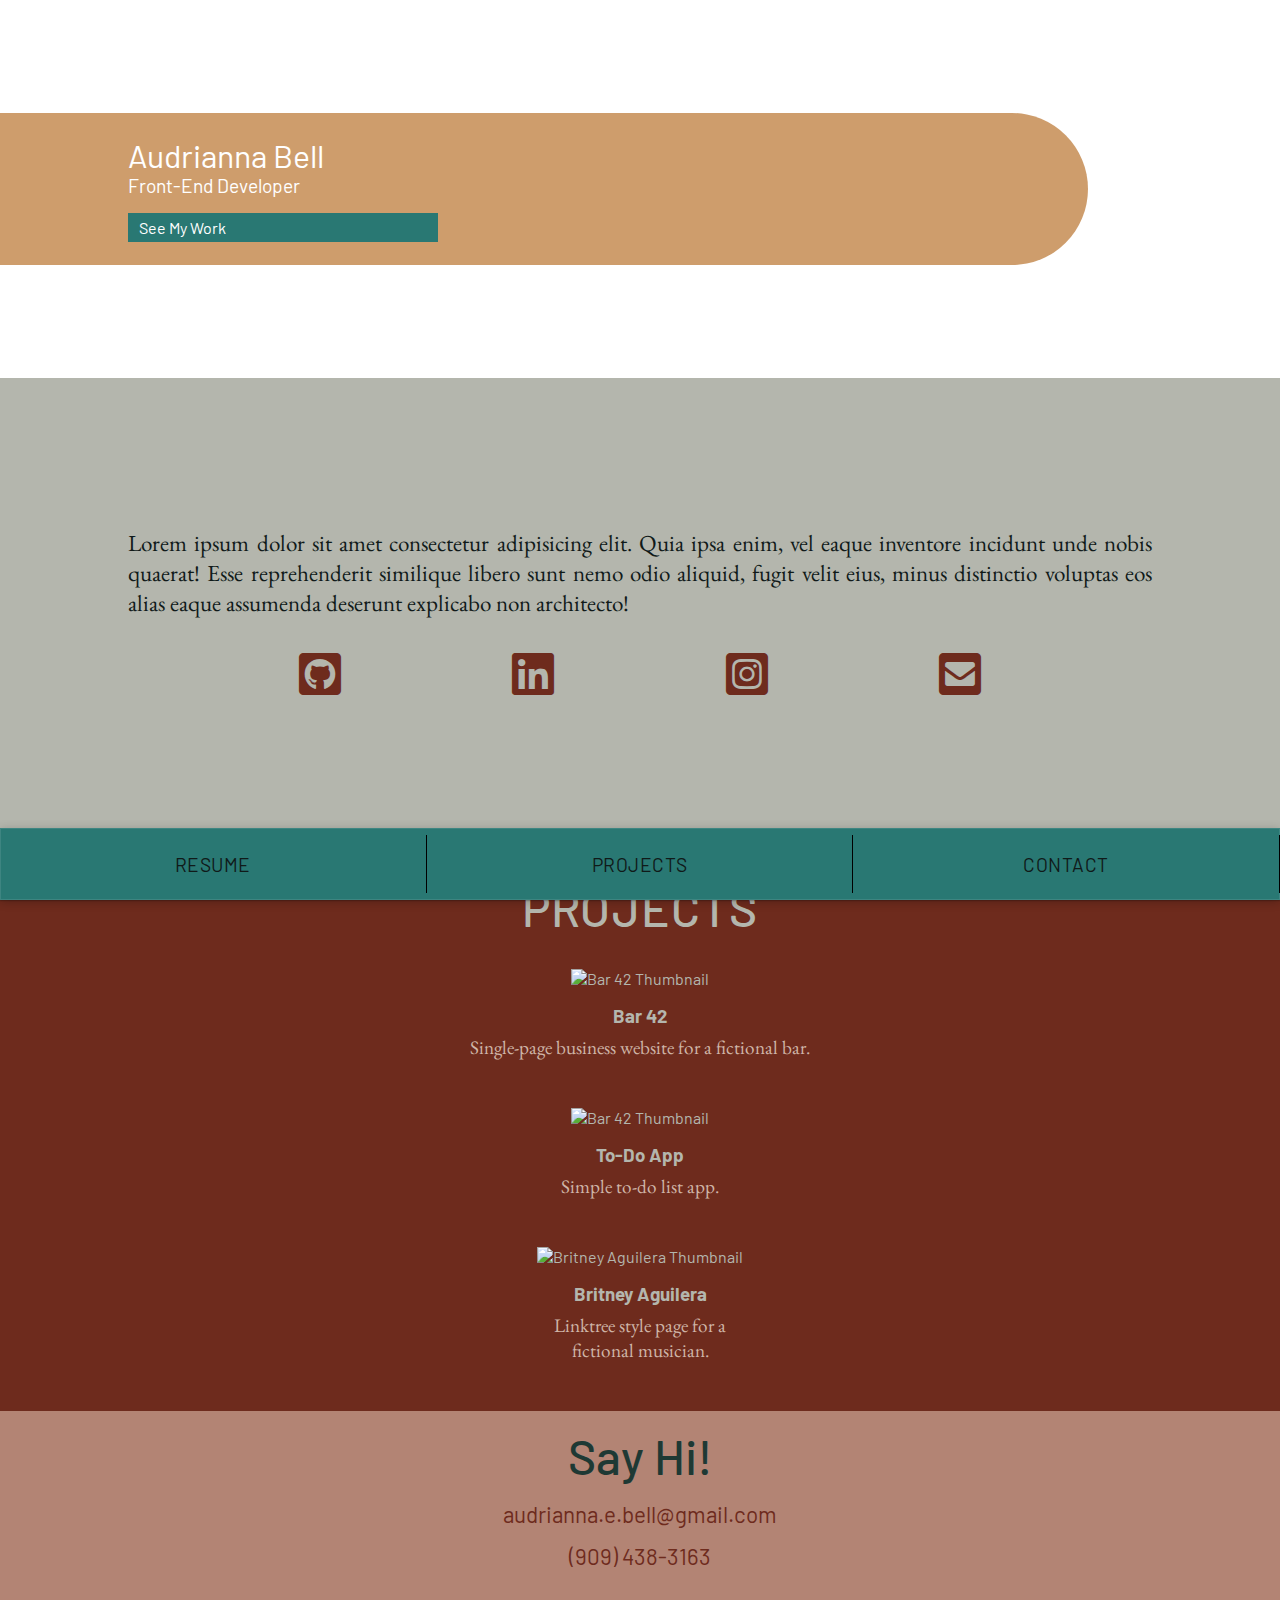
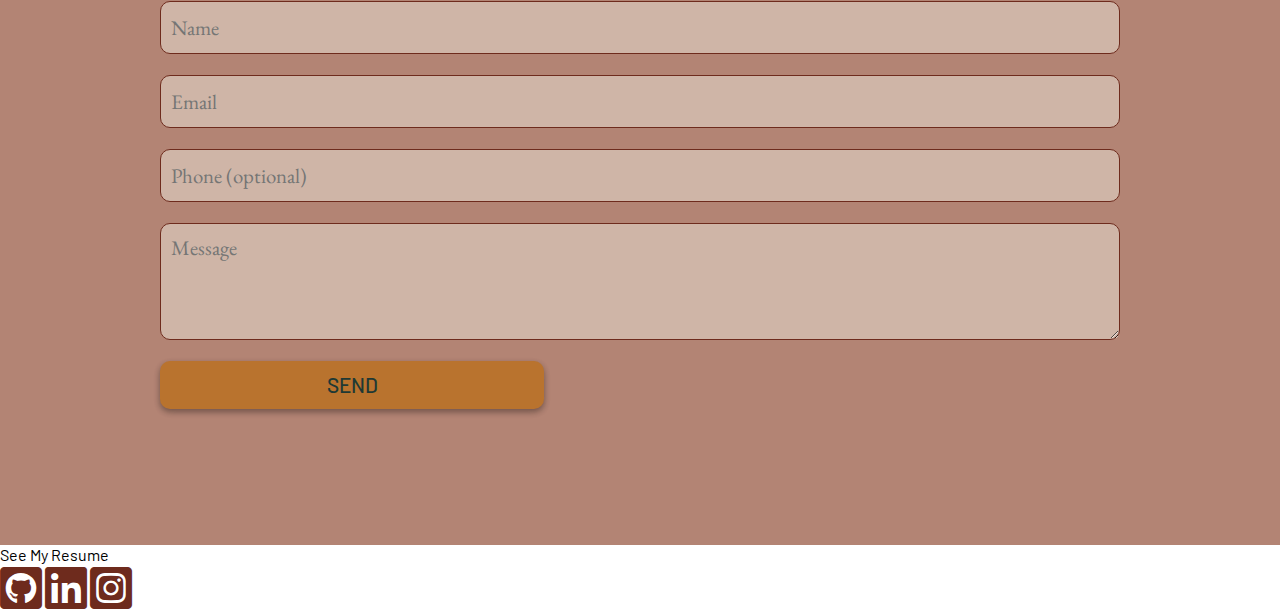
==== index.html @ 063678ef "Add files via upload" ====
<!DOCTYPE html>
<html lang="en">
<head>
    <meta charset="UTF-8">
    <meta http-equiv="X-UA-Compatible" content="IE=edge">
    <meta name="viewport" content="width=device-width, initial-scale=1.0">
    <title>Document</title>
    <link rel="stylesheet" href="style.css">
    <link rel="preconnect" href="https://fonts.googleapis.com">
    <link rel="stylesheet" href="https://use.fontawesome.com/releases/v5.15.4/css/all.css">
    <link rel="stylesheet" href="https://use.fontawesome.com/releases/v5.15.4/css/v4-shims.css">
    <link rel="preconnect" href="https://fonts.googleapis.com">
    <link rel="preconnect" href="https://fonts.gstatic.com" crossorigin>
    <link href="https://fonts.googleapis.com/css2?family=Barlow:ital,wght@0,100;0,200;0,300;0,400;0,500;0,600;0,700;0,800;0,900;1,100;1,200;1,300;1,400;1,500;1,600;1,700;1,800;1,900&family=EB+Garamond:ital,wght@0,400;0,500;0,600;0,700;0,800;1,400;1,500;1,600;1,700;1,800&family=Rampart+One&display=swap" rel="stylesheet">
</head>
<body>
    <div class="hero__container">
        <div class="hero__content">
            <div class="hero__shape">
                <h1>Audrianna Bell</h1>
                <h2>Front-End Developer</h2>
                <a href="#">See My Work</button></a>
            </div>
        </div>
    </div>
    <div class="about__container">
        <div class="about__content">
            <div class="about__text">
                <p>Lorem ipsum dolor sit amet consectetur adipisicing elit. Quia ipsa enim, vel eaque inventore incidunt unde nobis quaerat! Esse reprehenderit similique libero sunt nemo odio aliquid, fugit velit eius, minus distinctio voluptas eos alias eaque assumenda deserunt explicabo non architecto!</p>
            </div>
            <div class="about__socials">
                <a href="https://github.com/audriannabell" target="_blank"><i class="fab fa-github-square fa-3x" alt="github"></i></a>
                <a href="https://www.linkedin.com/in/audrianna-bell/" target="_blank"><i class="fab fa-linkedin fa-3x" alt="linkedin"></i></a>
                <a href="https://www.instagram.com/audriannadev/" target="_blank"><i class="fab fa-instagram-square fa-3x" alt="instagram"></i></a>
                <a href="mailto:audrianna.e.bell@gmail.com"><i class="fas fa-envelope-square fa-3x" alt="email"></i></a>
            </div>
        </div>
    </div>
    <div class="projects__container" id="projects__container">
        <div class="projects__content">
            <h1>Projects</h1>
            <a href='#'>
            <div class= "project__1">
                    <img src="Bar42-project.png" alt="Bar 42 Thumbnail">
                <h3>Bar 42</h3>
                <p>Single-page business website for a fictional bar.</p>
            </div>
            </a>
            <a href="#">
            <div class="project__2">
                <img src="ToDo-Project.png" alt="Bar 42 Thumbnail">
                <h3>To-Do App</h3>
                <p>Simple to-do list app.</p>
            </div>
            </a>
            <a href="#">
            <div class="project__3">
                <img src="Linktree-project.png" alt="Britney Aguilera Thumbnail">
                <h3>Britney Aguilera</h3>
                <p>Linktree style page for a <br> fictional musician.</p>
            </div>
            </a>
        </div>
    </div>
    <div class="contact__container" id="contact__container">
        <div class="contact__content">
            <h1>Say Hi!</h1>
            <div class="contact__text">
                <a href="mailto:audrianna.e.bell@gmail.com">audrianna.e.bell@gmail.com</a>
                <a href="tel:909-438-3163">(909) 438-3163</a>
            </div>
            <div class="form__container">
                <form action="https://formsubmit.co/audrianna.e.bell@gmail.com" method="POST">
                    <input type="text" id="name" name="name" alt="name" placeholder="Name" autocomplete="name" required>
                    <input type="text" id="email" name="email" alt="email" placeholder="Email" autocomplete="email" required>
                    <input type="text" id="phone" name="phone" alt="phone" placeholder="Phone (optional)" autocomplete="tel">
                    <textarea id="message" name="message" alt="message" placeholder="Message" required></textarea>
                    <input type="submit" id="submit" value="Send" accesskey="s"></submit>
                </form>
            </div>
        </div>
    </div>
    <div class="resume__container" id="resume__container">
        <div class="resume__content">
            <div class="resume__button">
                <a href="#" alt="See My Resume">See My Resume</a>
            </div>
        </div>
    </div>
    <div class="socials__bottom">
        <a href="https://github.com/audriannabell" target="_blank"><i class="fab fa-github-square fa-3x" alt="github"></i></a>
        <a href="https://www.linkedin.com/in/audrianna-bell/" target="_blank"><i class="fab fa-linkedin fa-3x" alt="linkedin"></i></a>
        <a href="https://www.instagram.com/audriannadev/" target="_blank"><i class="fab fa-instagram-square fa-3x" alt="instagram"></i></a>
    </div>
    <footer>
        <nav>
            <a class="resume__nav" href="#resume__container"><li>resume</li></a>
            <a class="projects__nav" href="#projects__container"><li>projects</li></a>
            <a class="contact__nav" href="#contact__container"><li>contact</li></a>
        </nav>
    </footer>
</body>
<script src="script.js"></script>
</html>
---- style.css ----
/* font-family: 'Barlow', sans-serif;
font-family: 'EB Garamond', serif;*/

:root {
    --dblue: #1E3934;
    --blue: #297873;
    --lblue: #71A7A3;
    --lgrey: #B4B6AD;
    --grey: #67746B;
    --red: #6E2B1D;
    --pink:#B38474;
    --lpink: #CFB5A7;
    --black: #101A19;
    --taupe: #A7896F;
    --orange:#B9732E;
}

a {
    text-decoration: none;
    color: inherit;
}

body {
    font-family: 'Barlow', sans-serif;
    margin: 0;
    height: 100%;
    width: 100vw;
    padding: 0;
    top: 0;
}

h1,
h2 {
    color: white;
}

h1 {
    margin: 0;
    font-weight: 400;
    font-size: 3em;
}

h2 {
    font-weight: 400;
    font-size: 1.5em;
    margin: 0;
}

h3 {
    margin: 0;
    padding: 1rem 0 .5rem 0;
    font-family: 'Barlow', sans-serif;
}

i {
    color: var(--mauve);
}

img {
    object-fit: cover;
}

input {
    height: 2rem;
}

input, 
textarea {
    font-family: 'EB Garamond', serif;
    font-size: 1.3em;
    padding: .6rem;
    border-radius: 10px;
    border: 1px solid var(--red);
    background-color: var(--lpink);
}


p {
    margin: 0;
    font-size: 1.2em;
    font-family: 'EB Garamond', serif;
}

li {
    list-style-type: none;
    height: 80%;
    width: 100%;
    display: flex;
    justify-content: center;
    align-items: center;
    border-right: 1px solid black;
}

footer {
    position: fixed;
    bottom: 0;
    background-color: var(--blue);
    color: var(--black);
    width: 100%;
    height: 8vh;
}

footer a {
    text-decoration: none;
    color: inherit;
    height: 100%;
    width: 100%;
    display: flex;
    justify-content: center;
    align-items: center;
}

form {
    margin: 0 auto;
    width: 75%;
    display: flex;
    flex-direction: column;
    gap: 1.3rem;
    
}

nav {
    display: flex;
    justify-content: space-evenly;
    align-items: center;
    font-size: 1.2em;
    text-transform: uppercase;
    letter-spacing: .5px;
    height: 100%;
    font-family: 'Barlow', sans-serif;
    box-shadow: rgba(0, 0, 0, 0.25) 0px 0.0625em 0.0625em, rgba(0, 0, 0, 0.25) 0px 0.125em 0.5em, rgba(255, 255, 255, 0.1) 0px 0px 0px 1px inset;
}

.hero__container {
    height: 42vh;
    background-image: url("pexels-whicdhemein-one-5550454.png");
    background-size: cover;
    top: 0;

}

.hero__content {
    height: 100%;
    display: flex;
    align-items: center;
}

.hero__shape {
    background-color: rgba(185,115,46, 0.7);
    min-height: 40%;
    width: 75vw;
    border-radius: 0 100px 100px 0;
    padding-left: 10%;
    display: flex;
    flex-direction: column;
    justify-content: center;
}

.hero__shape a {
    background-color: var(--blue);
    color: white;
    max-width: 30%;
    margin-top: 1rem;
    padding: .3rem .7rem;
}

.hero__shape h1 {
    font-size: 2em;
}

.hero__shape h2 {
    font-size: 1.2em;
}

.about__container {
    background-color: var(--lgrey);
    display: flex;
    flex-direction: column;
    justify-content: center;
    align-items: center;
    padding: 2rem 10%;
    min-height: 45vh;
}

.about__content {
    height: 80%;
}

.about__text {
    text-align: justify;
    font-family: 'EB Garamond', serif;
    color: var(--black);
    font-size: 1.2em;
    padding-bottom: 2rem;
}

.about__socials {
    display: flex;
    justify-content: space-evenly;
}

.projects__container {
    background-color: var(--red);
}

.projects__content {
    padding: 2rem 10%;
    display: flex;
    flex-direction: column;
    justify-content: center;
    gap: 1rem;
}

.projects__content h1 {
    text-transform: uppercase;
    text-align: center;
    font-weight: 500;
    letter-spacing: 0.8px;
    color: var(--lgrey);
}

img {
    width: 100%;
    aspect-ratio: 1 / 1;
}

.project__1,
.project__2,
.project__3 {
    padding: 1em 0;
    text-align: center;
    color: var(--lgrey);
}


.project__1 p,
.project__2 p,
.project__3 p {
    padding: 0 .5rem;
    color: var(--lpink)
}

.contact__container {
    background-color: var(--pink);
    padding: 1rem 0 2rem 0;
    text-align: center;
}


.contact__content h1 {
    color: var(--dblue);
    font-weight: 500;
}

.contact__text {
    display: flex;
    flex-direction: column;
    gap: 1rem;
    padding: 1rem 0 2rem 0;
}

.contact__text a {
    font-family: 'Barlow', sans-serif;
    text-decoration: none;
    color: var(--red);
    font-size: 1.4em;
    font-weight: 400;
}

.contact__text a:hover {
    color: var(--yellow);
}

.form__container {
    display: flex;
    flex-direction: column;
    justify-content: center;
    align-items: center;
    gap: .5rem;
    margin-bottom: 8vh;
    padding-bottom: 2rem;
}

#message {
    height: 6rem;
}

#submit {
    height: 3rem;
    width: 40%;
    text-transform: uppercase;
    font-family: 'Barlow', sans-serif;
    font-weight: 500;
    background-color: var(--orange);
    color: var(--dblue);
    border:none;
    box-shadow: rgba(0, 0, 0, 0.16) 0px 3px 6px, rgba(0, 0, 0, 0.23) 0px 3px 6px;
}


i.fas,
i.fab {
  color: var(--red);
}
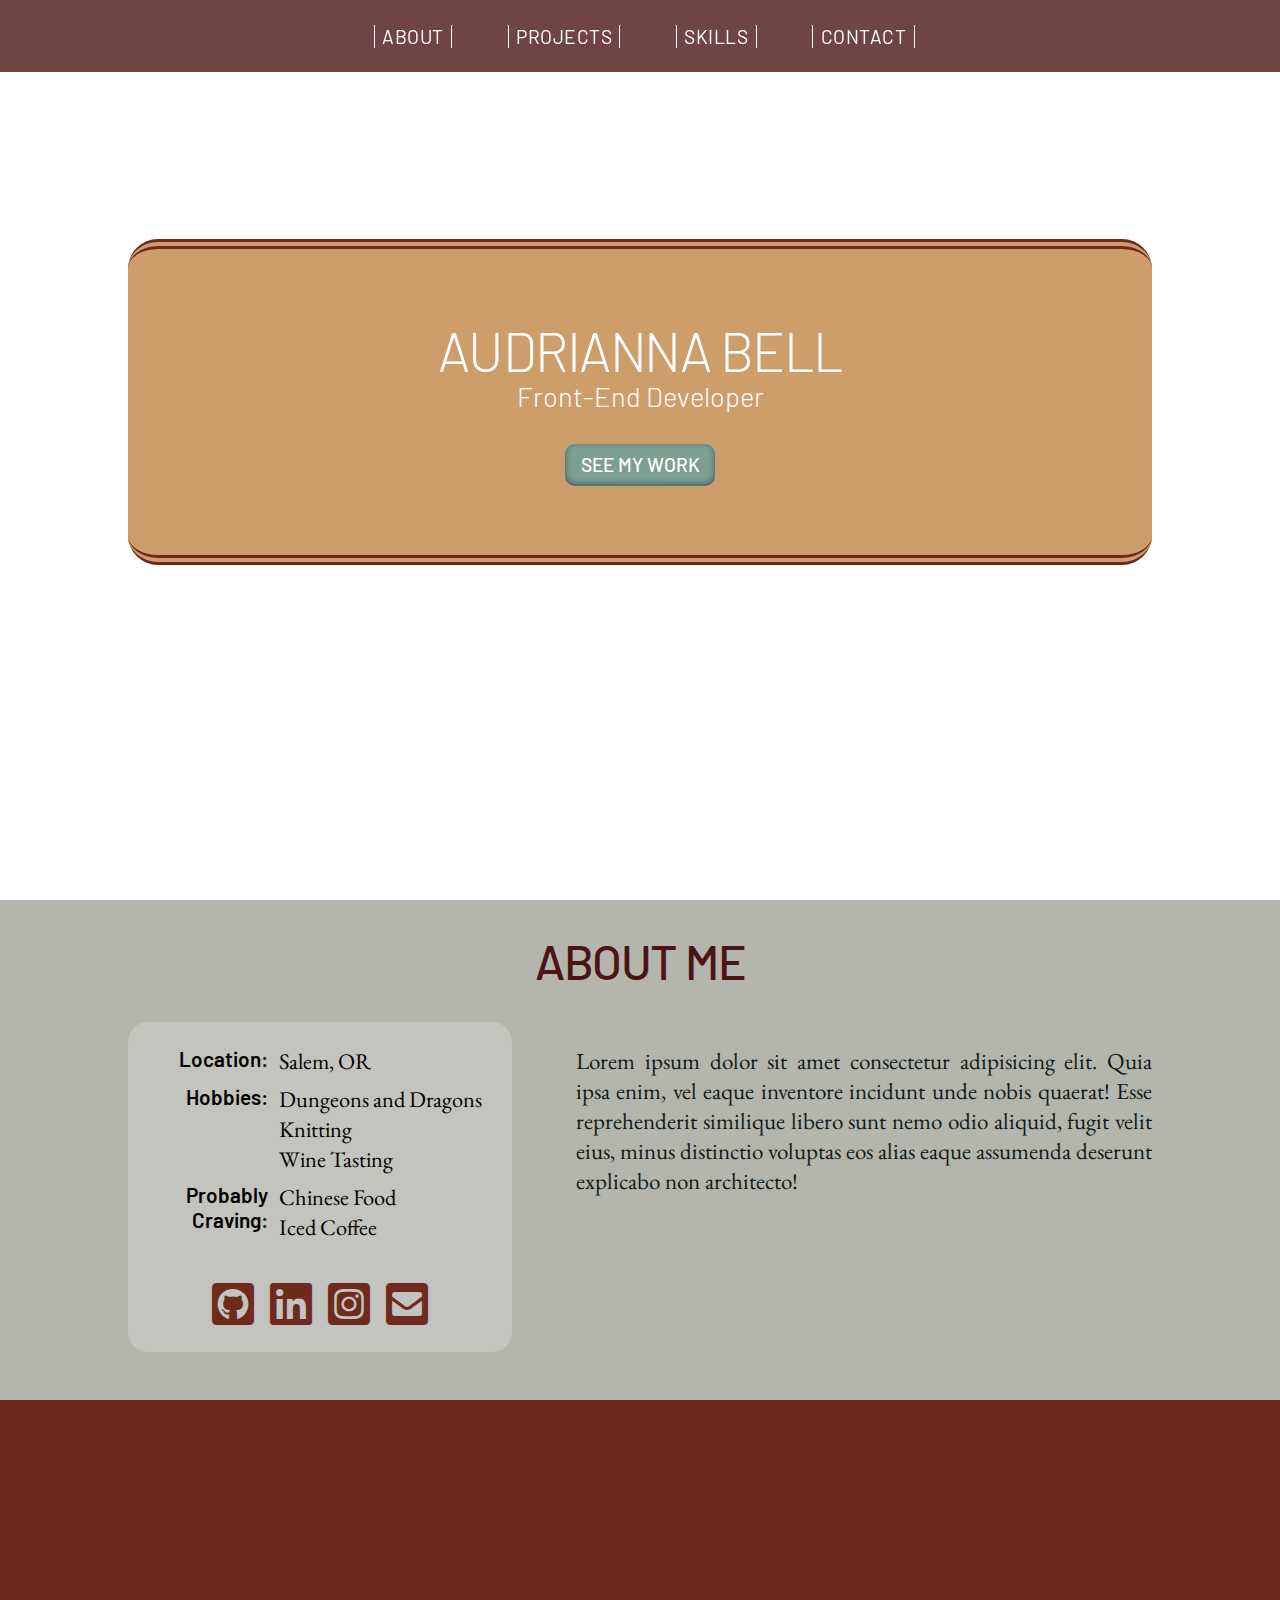
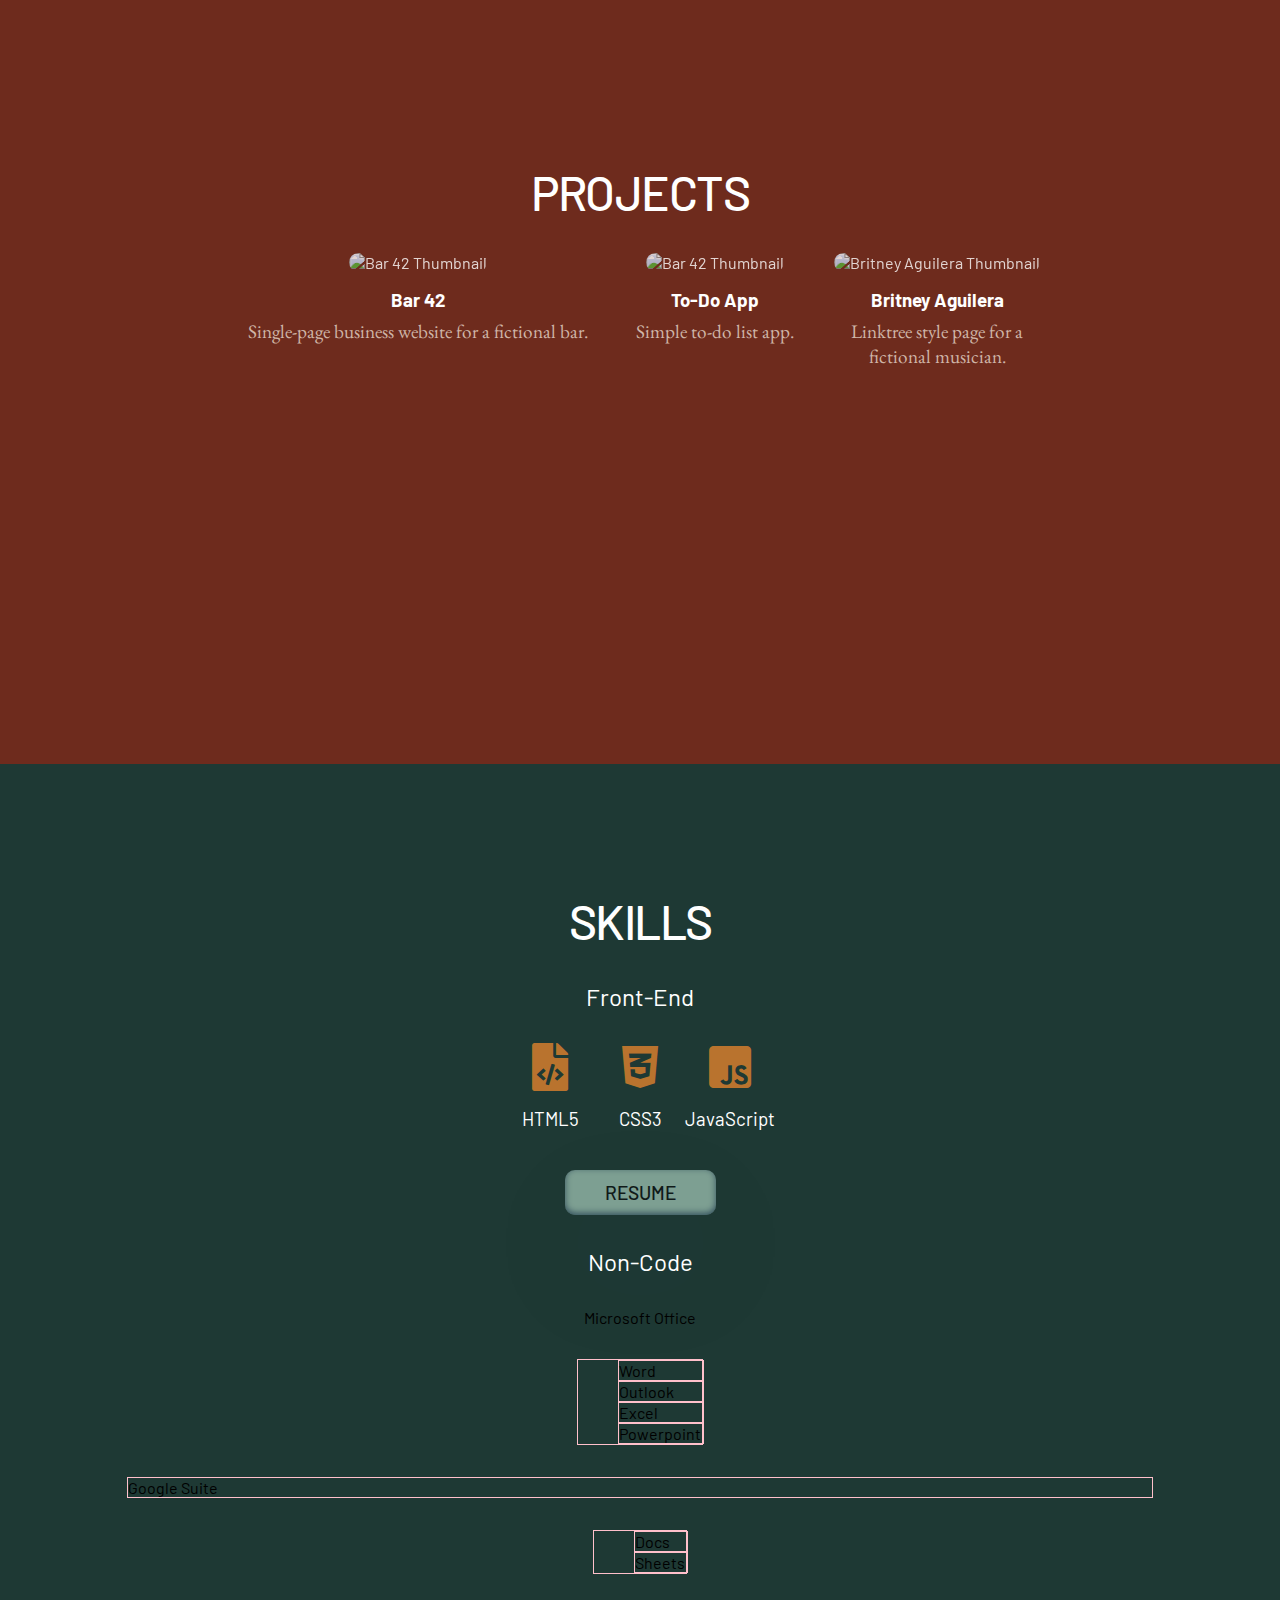
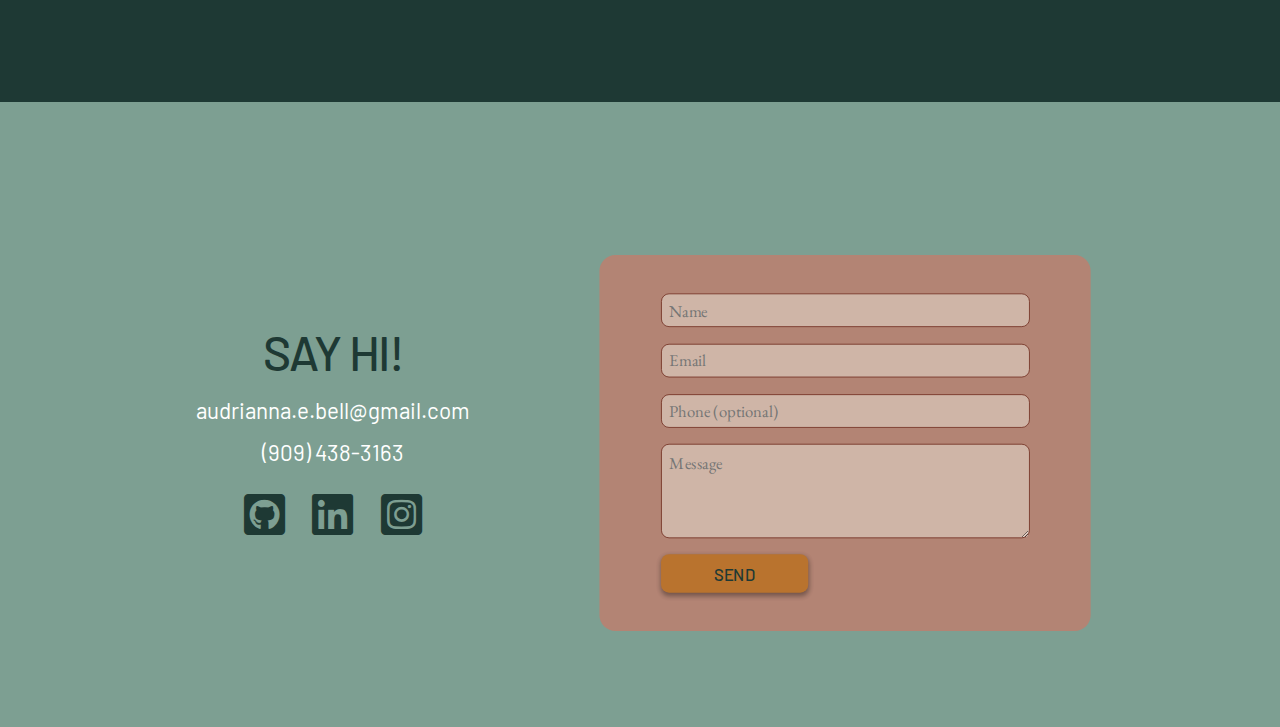
==== commit 49e85079: "Add files via upload" ====
--- a/index.html
+++ b/index.html
@@ -14,8 +14,14 @@
     <link href="https://fonts.googleapis.com/css2?family=Barlow:ital,wght@0,100;0,200;0,300;0,400;0,500;0,600;0,700;0,800;0,900;1,100;1,200;1,300;1,400;1,500;1,600;1,700;1,800;1,900&family=EB+Garamond:ital,wght@0,400;0,500;0,600;0,700;0,800;1,400;1,500;1,600;1,700;1,800&family=Rampart+One&display=swap" rel="stylesheet">
 </head>
 <body>
-    <div class="hero__container">
+    <div class="hero__container" id="hero__container">
         <div class="hero__content">
+            <nav>
+                <a class="about__nav" href="#about__container"><li>about</li></a>
+                <a class="projects__nav" href="#projects__container"><li>projects</li></a>
+                <span><a class="skills__nav" href="#skills__container"><li>skills</li></a></span>
+                <a class="contact__nav" href="#contact__container"><li>contact</li></a>
+            </nav>
             <div class="hero__shape">
                 <h1>Audrianna Bell</h1>
                 <h2>Front-End Developer</h2>
@@ -23,10 +29,19 @@
             </div>
         </div>
     </div>
-    <div class="about__container">
+    <div class="about__container" id="about__container">
+        <h1>About Me</h1>
         <div class="about__content">
             <div class="about__text">
                 <p>Lorem ipsum dolor sit amet consectetur adipisicing elit. Quia ipsa enim, vel eaque inventore incidunt unde nobis quaerat! Esse reprehenderit similique libero sunt nemo odio aliquid, fugit velit eius, minus distinctio voluptas eos alias eaque assumenda deserunt explicabo non architecto!</p>
+            </div>
+            <div class="about__facts">
+                <span>Location:</span>
+                <p>Salem, OR</p>
+                <span>Hobbies:</span>
+                <p>Dungeons and Dragons<br>Knitting<br>Wine Tasting</p>
+                <span>Probably Craving:</span>
+                <p>Chinese Food<br>Iced Coffee</p>
             </div>
             <div class="about__socials">
                 <a href="https://github.com/audriannabell" target="_blank"><i class="fab fa-github-square fa-3x" alt="github"></i></a>
@@ -37,8 +52,8 @@
         </div>
     </div>
     <div class="projects__container" id="projects__container">
+        <h1>Projects</h1>
         <div class="projects__content">
-            <h1>Projects</h1>
             <a href='#'>
             <div class= "project__1">
                     <img src="Bar42-project.png" alt="Bar 42 Thumbnail">
@@ -62,12 +77,56 @@
             </a>
         </div>
     </div>
+    <div class="skills__container">
+        <h1>Skills</h1>
+        <div class="skills__content">
+            <div class="skills__left">
+                <h2>Front-End</h2>
+                <div class="skills__icons">
+                    <div class="html">
+                        <i class="fas fa-file-code fa-3x"></i>
+                        <h3>HTML5</h3>
+                    </div>
+                    <div class="css">
+                        <i class="fab fa-css3-alt fa-3x"></i>
+                        <h3>CSS3</h3>
+                    </div>
+                    <div class="javascript">
+                        <i class="fab fa-js-square fa-3x"></i>
+                        <h3>JavaScript</h3>
+                    </div>
+                </div>
+                <button>Resume</button>
+            </div>
+            <div class="skills__right">
+                <h2>Non-Code</h2>
+                Microsoft Office</li>
+                        <ul>
+                            <li>Word</li>
+                            <li>Outlook</li>
+                            <li>Excel</li>
+                            <li>Powerpoint</li>
+                        </ul>
+                    <li>Google Suite</li>
+                        <ul>
+                            <li>Docs</li>
+                            <li>Sheets</li>
+                        </ul>
+                </ul>
+            </div>
+        </div>
+    </div>
     <div class="contact__container" id="contact__container">
         <div class="contact__content">
-            <h1>Say Hi!</h1>
             <div class="contact__text">
+                <h1>Say Hi!</h1>
                 <a href="mailto:audrianna.e.bell@gmail.com">audrianna.e.bell@gmail.com</a>
                 <a href="tel:909-438-3163">(909) 438-3163</a>
+                <div class="contact__socials">
+                    <a href="https://github.com/audriannabell" target="_blank"><i class="fab fa-github-square fa-3x" alt="github"></i></a>
+                    <a href="https://www.linkedin.com/in/audrianna-bell/" target="_blank"><i class="fab fa-linkedin fa-3x" alt="linkedin"></i></a>
+                    <a href="https://www.instagram.com/audriannadev/" target="_blank"><i class="fab fa-instagram-square fa-3x" alt="instagram"></i></a>
+                </div>
             </div>
             <div class="form__container">
                 <form action="https://formsubmit.co/audrianna.e.bell@gmail.com" method="POST">
@@ -80,18 +139,7 @@
             </div>
         </div>
     </div>
-    <div class="resume__container" id="resume__container">
-        <div class="resume__content">
-            <div class="resume__button">
-                <a href="#" alt="See My Resume">See My Resume</a>
-            </div>
-        </div>
-    </div>
-    <div class="socials__bottom">
-        <a href="https://github.com/audriannabell" target="_blank"><i class="fab fa-github-square fa-3x" alt="github"></i></a>
-        <a href="https://www.linkedin.com/in/audrianna-bell/" target="_blank"><i class="fab fa-linkedin fa-3x" alt="linkedin"></i></a>
-        <a href="https://www.instagram.com/audriannadev/" target="_blank"><i class="fab fa-instagram-square fa-3x" alt="instagram"></i></a>
-    </div>
+<!--
     <footer>
         <nav>
             <a class="resume__nav" href="#resume__container"><li>resume</li></a>
@@ -99,6 +147,7 @@
             <a class="contact__nav" href="#contact__container"><li>contact</li></a>
         </nav>
     </footer>
+-->
 </body>
 <script src="script.js"></script>
 </html>--- a/style.css
+++ b/style.css
@@ -6,8 +6,10 @@
     --blue: #297873;
     --lblue: #71A7A3;
     --lgrey: #B4B6AD;
+    --blue2: #7D9F92;
     --grey: #67746B;
     --red: #6E2B1D;
+    --dred: #4C1513;
     --pink:#B38474;
     --lpink: #CFB5A7;
     --black: #101A19;
@@ -20,11 +22,16 @@
     color: inherit;
 }
 
+html, 
+body {
+    max-width: 100vw;
+    overflow-x: hidden;
+}
+
 body {
     font-family: 'Barlow', sans-serif;
     margin: 0;
     height: 100%;
-    width: 100vw;
     padding: 0;
     top: 0;
 }
@@ -36,8 +43,12 @@
 
 h1 {
     margin: 0;
-    font-weight: 400;
     font-size: 3em;
+    text-transform: uppercase;
+    text-align: center;
+    font-weight: 500;
+    letter-spacing: -1.5px;
+    color: white;
 }
 
 h2 {
@@ -120,48 +131,76 @@
 }
 
 nav {
+    position: fixed;
+    background-color: rgba(76, 21, 19, 0.8);
+    color: white;
+    top: 0;
+    grid-row: 1;
+    text-align: center;
+    width: 100%;
+    min-height: 8%;
     display: flex;
     justify-content: space-evenly;
     align-items: center;
     font-size: 1.2em;
+    font-weight: 400;
     text-transform: uppercase;
     letter-spacing: .5px;
-    height: 100%;
     font-family: 'Barlow', sans-serif;
-    box-shadow: rgba(0, 0, 0, 0.25) 0px 0.0625em 0.0625em, rgba(0, 0, 0, 0.25) 0px 0.125em 0.5em, rgba(255, 255, 255, 0.1) 0px 0px 0px 1px inset;
+    margin-bottom: 2rem;
+}
+
+ul {
+    margin: 0;
 }
 
 .hero__container {
-    height: 42vh;
+    height: 100vh;
     background-image: url("pexels-whicdhemein-one-5550454.png");
     background-size: cover;
     top: 0;
-
 }
 
 .hero__content {
     height: 100%;
-    display: flex;
-    align-items: center;
+    display: grid;
+    grid-template-columns: 1fr;
+    grid-template-rows: 1fr 8fr 1fr;
 }
 
 .hero__shape {
     background-color: rgba(185,115,46, 0.7);
-    min-height: 40%;
-    width: 75vw;
-    border-radius: 0 100px 100px 0;
-    padding-left: 10%;
-    display: flex;
-    flex-direction: column;
-    justify-content: center;
+    height: 38%;
+    width: 80%;
+    display: flex;
+    flex-direction: column;
+    align-items: center;
+    justify-content: center;
+    grid-row: 2;
+    border-top: 10px double var(--red);
+    border-bottom: 10px double var(--red);
+    border-radius: 30px;
+    padding: 1rem 0;
+    margin: -6rem auto 0 auto;
+    align-self: center;
 }
 
 .hero__shape a {
-    background-color: var(--blue);
+    background-color: var(--blue2);
     color: white;
-    max-width: 30%;
-    margin-top: 1rem;
+    max-width: 40%;
+    margin-top: 2rem;
     padding: .3rem .7rem;
+    height: 2rem;
+    width: 8rem;
+    font-size: 1.2em;
+    font-weight: 500;
+    text-transform: uppercase;
+    display: flex;
+    justify-content: center;
+    align-items: center;
+    border-radius: 10px;
+    box-shadow: rgba(50, 50, 93, 0.25) 0px 50px 100px -20px, rgba(0, 0, 0, 0.3) 0px 30px 60px -30px, rgba(10, 37, 64, 0.55) 0px -2px 6px 0px inset;        
 }
 
 .hero__shape h1 {
@@ -170,6 +209,7 @@
 
 .hero__shape h2 {
     font-size: 1.2em;
+    padding-top: .3rem;
 }
 
 .about__container {
@@ -178,12 +218,17 @@
     flex-direction: column;
     justify-content: center;
     align-items: center;
-    padding: 2rem 10%;
+    padding: 1rem 10%;
     min-height: 45vh;
 }
 
+
 .about__content {
-    height: 80%;
+    height: 100%;
+}
+
+.about__container h1 {
+    color: var(--dred);
 }
 
 .about__text {
@@ -191,32 +236,56 @@
     font-family: 'EB Garamond', serif;
     color: var(--black);
     font-size: 1.2em;
-    padding-bottom: 2rem;
+    padding-top: 1.5rem;
 }
 
 .about__socials {
     display: flex;
-    justify-content: space-evenly;
+    justify-content: center;
+    gap: 1rem;
+    background-color: rgba(255, 255, 255, 0.2);
+    padding-bottom: 1.5rem;
+    border-radius: 0 0 20px 20px;
+}
+
+.about__facts {
+    display: grid;
+    grid-template-columns: 2fr 3fr;
+    grid-template-rows: 1fr 3fr 2fr;
+    column-gap: .7rem;
+    row-gap: .5rem;
+    align-items: flex-start;
+    background-color: rgba(255, 255, 255, 0.2);
+    padding: 1.5rem 1.5rem 0 0;
+    border-radius: 20px 20px 0 0;
+}
+
+.about__facts span:nth-child(3){
+    align-self: flex-start;
+}
+
+
+.about__facts span {
+    font-weight: 600;
+    font-size: 1.3em;
+    text-align: end;
+}
+
+.about__facts p {
+    font-size: 1.4em;
 }
 
 .projects__container {
     background-color: var(--red);
+    padding: 2rem 0;
 }
 
 .projects__content {
-    padding: 2rem 10%;
+    padding: 1rem 10%;
     display: flex;
     flex-direction: column;
     justify-content: center;
     gap: 1rem;
-}
-
-.projects__content h1 {
-    text-transform: uppercase;
-    text-align: center;
-    font-weight: 500;
-    letter-spacing: 0.8px;
-    color: var(--lgrey);
 }
 
 img {
@@ -229,7 +298,7 @@
 .project__3 {
     padding: 1em 0;
     text-align: center;
-    color: var(--lgrey);
+    color: white;
 }
 
 
@@ -240,9 +309,79 @@
     color: var(--lpink)
 }
 
+.skills__container {
+    background-color: var(--dblue);
+    padding: 10%;
+}
+
+.skills__content {
+    display: flex;
+    flex-direction: column;
+    justify-content: center;
+    align-items: center;
+    gap: 2rem;
+    padding-top: 2rem;
+}
+
+
+.skills__content h3 {
+    color: white;
+    font-weight: 400;
+}
+
+.skills__left,
+.skills__right {
+    display: flex;
+    flex-direction: column;
+    justify-content: center;
+    align-items: center;
+    gap: 2rem;
+    width: 100%;
+}
+
+.skills__icons {
+    display: grid;
+    grid-template-columns: 1fr 1fr 1fr;
+    grid-template-rows: 1fr;
+}
+
+.html, 
+.css,
+.javascript {
+    text-align: center;
+}
+
+.skills__icons i.fab, 
+.skills__icons i.fas {
+    color: var(--orange);
+}
+
+.skills__content button {
+    background-color: var(--blue2);
+    color: var(--black);
+    padding: .7rem 2.5rem;
+    font-size: 1.2em;
+    font-weight: 500;
+    font-family: 'Barlow', sans-serif;
+    text-transform: uppercase;
+    border: none;
+    border-radius: 10px;
+    box-shadow: rgba(50, 50, 93, 0.55) 0px 50px 100px -20px, rgba(0, 0, 0, 0.6) 0px 30px 60px -30px, rgba(10, 37, 64, 0.65) 0px -2px 6px 0px inset;
+}
+
+.skills__right ul,
+.skills__right li {
+    margin: 0;
+    border: 1px solid pink;
+    float: left;
+    display: flex;
+    flex-direction: column;
+    align-items: flex-start;
+}
+
 .contact__container {
     background-color: var(--pink);
-    padding: 1rem 0 2rem 0;
+    padding: 2rem 0;
     text-align: center;
 }
 
@@ -265,6 +404,10 @@
     color: var(--red);
     font-size: 1.4em;
     font-weight: 400;
+}
+
+.contact__socials {
+    display: none;
 }
 
 .contact__text a:hover {
@@ -303,3 +446,187 @@
   color: var(--red);
 }
 
+@media (max-width: 900px) {
+
+    h1 {
+        font-size: 2.3em;
+    }
+
+    .hero__shape a {
+        font-size: 1.2em;
+    }
+
+    .hero__content span {
+        display: none;
+    }
+
+    li {
+        border: none;
+    }
+
+    .about__container {
+        height: 100vh;
+        padding: 8% 0;
+    }
+
+    .about__content {
+        margin: 0 auto;
+        width: 80%;
+    }
+
+    .about__text {
+        margin-bottom: 2rem;
+    }
+
+}
+
+@media (min-width: 900px) {
+
+
+    nav {
+        box-shadow: none;
+        justify-content: center;
+        gap: 4rem;
+
+    }
+
+    nav li{
+        padding: 0 .2rem;
+        border-left: 1px solid white;
+        border-right: 1px solid white;
+        color: white;
+    }
+
+    footer,
+    footer nav {
+        display: none;
+    }
+
+
+    .hero__content {
+        justify-content: center;
+    }
+
+    .hero__shape a {
+        width: 8rem;
+    }
+
+    .hero__shape h1 {
+        font-size: 3.4em;
+        font-weight: 300;
+        text-transform: uppercase;
+    }
+
+    .hero__shape h2 {
+        font-size: 1.7em;
+        font-weight: 300;
+        margin-top: -.5rem;
+    }
+
+
+    
+    .about__container {
+        padding: 2rem 10% 3rem 10%;
+    }
+    .about__content {
+        display: grid;
+        grid-template-columns: 2fr 3fr;
+        grid-template-rows: 2fr 1fr;
+        height: 100%;
+        column-gap: 4rem;
+        padding-top: 2rem;
+    }
+
+    .about__socials {
+        grid-column: 1;
+        grid-row: 2;
+        align-items: flex-end;
+    }
+
+    .about__facts {
+        grid-row: 1;
+        grid-column: 1;
+        align-self: flex-start;
+    }
+
+    .about__text {
+        grid-column: 2;
+        grid-row: 1 / 3;
+    }
+
+    .projects__container {
+        height: 100vh;
+        display: flex;
+        flex-direction: column;
+        justify-content: center;
+    }
+
+    .projects__content {
+        flex-direction: row;
+        gap: 2rem;
+    }
+
+    img {
+        opacity: 80%;
+        border-radius: 10px;
+    }
+
+    img:hover {
+        opacity: 100%;
+    }
+
+    .contact__container {
+        background-color: var(--blue2);
+        max-height: 100vh;
+        padding-top: 10vh;
+    }
+
+    .contact__content {
+        display: grid;
+        grid-template-columns: 2fr 3fr;
+        padding: 1rem 10%;
+        justify-content: center;
+        align-items: center;
+    }
+
+    .contact__socials {
+        display: flex;
+        justify-content: center;
+        gap: .6rem;
+    }
+
+    .contact__text a {
+        color: white;
+    }
+
+
+    .contact__socials i {
+        transform: scale(0.7);
+        color: var(--dblue);
+    }
+
+    .contact__socials i:hover {
+        opacity: .7;
+    }
+
+    .form__container {
+        background-color: var(--pink);
+        padding: 3rem 0;
+        margin: 0;
+        align-self: flex-start;
+        justify-self: flex-end;
+        width: 100%;
+        border-radius: 20px;
+        transform: scale(0.8)
+    }
+
+    input {
+        height: 1.3rem;
+    }
+
+    #submit:hover {
+        background-color: var(--red);
+        color: white;
+    }
+
+}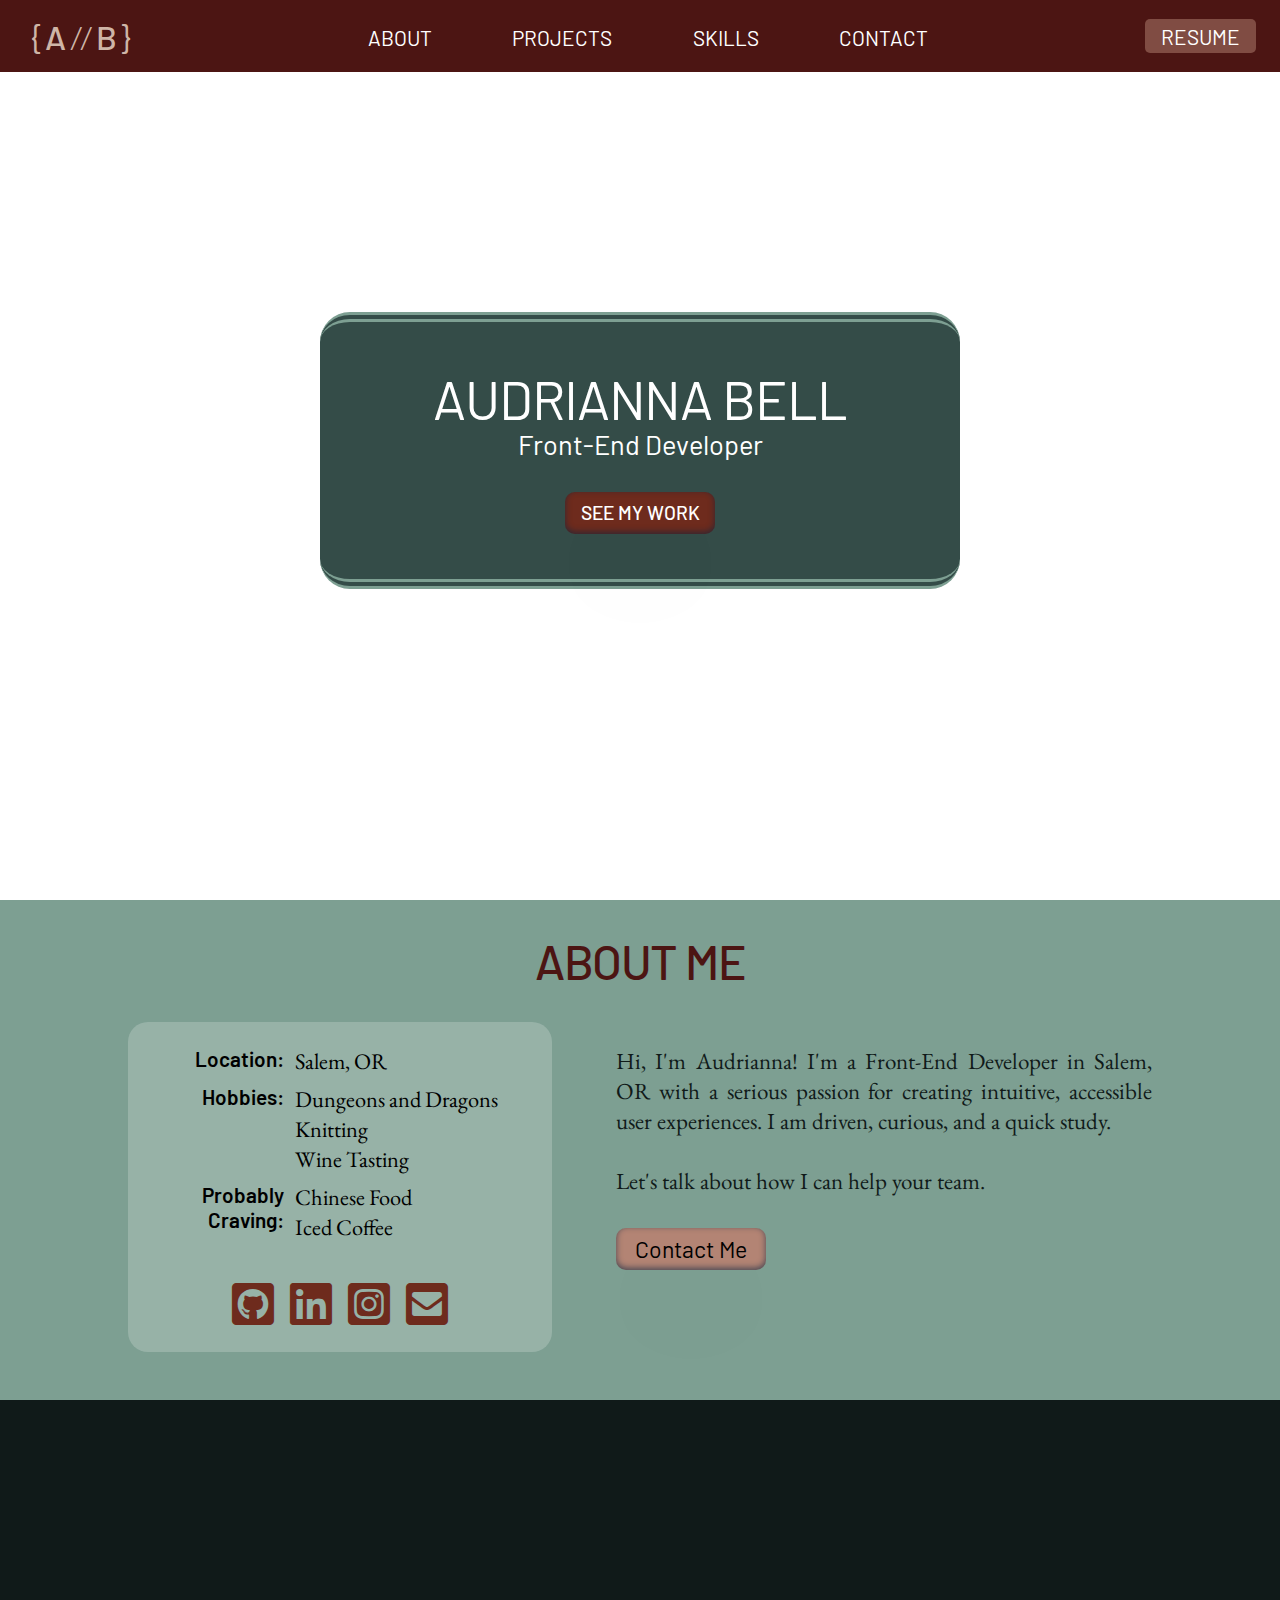
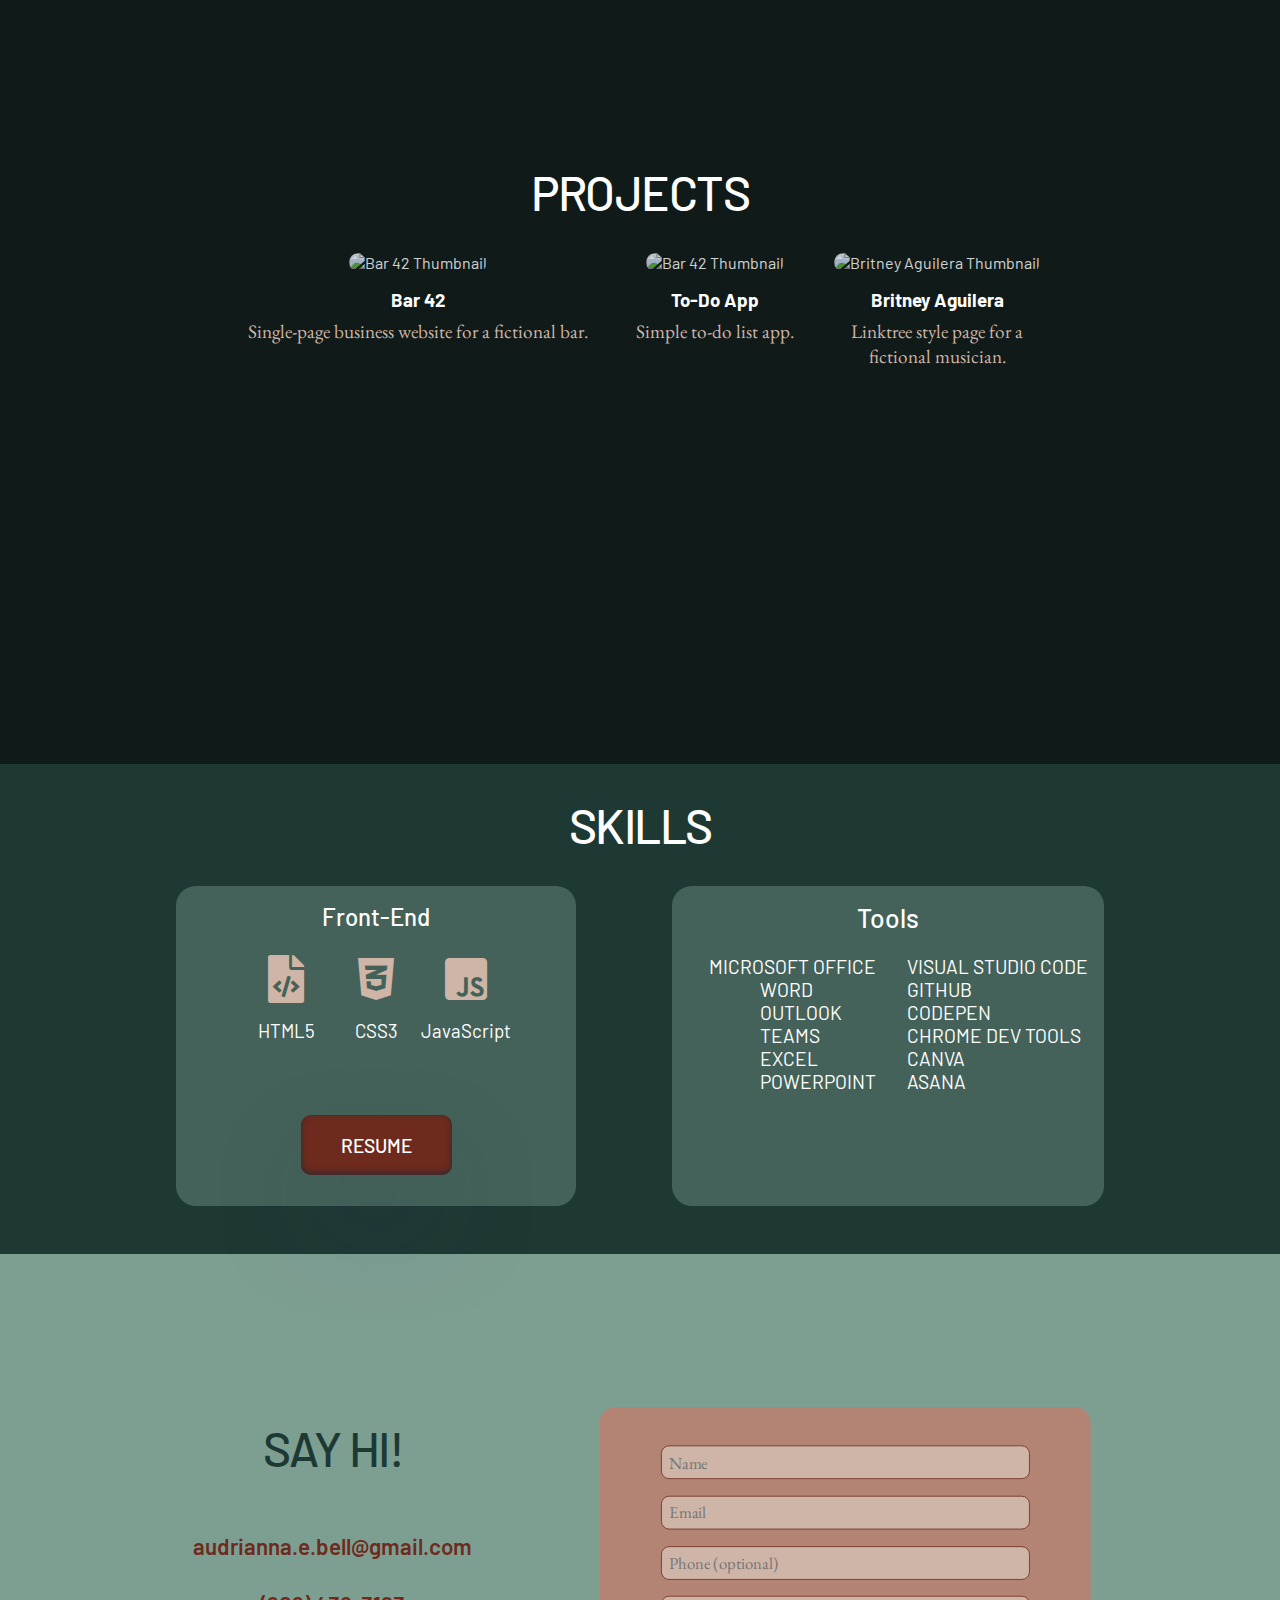
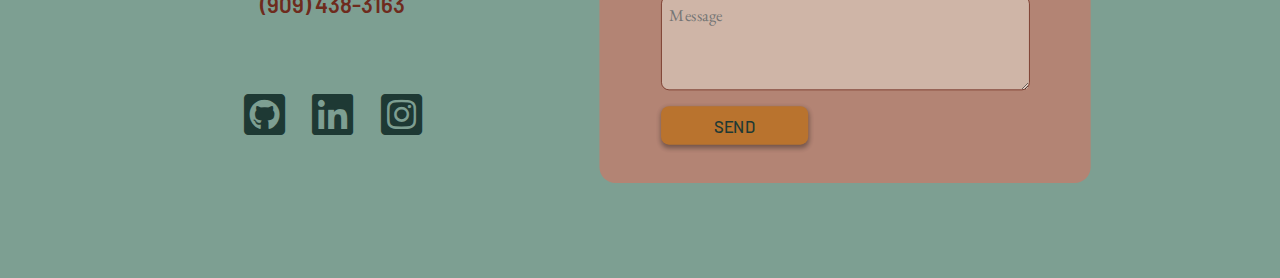
==== commit 4e30c596: "Add files via upload" ====
--- a/index.html
+++ b/index.html
@@ -17,30 +17,42 @@
     <div class="hero__container" id="hero__container">
         <div class="hero__content">
             <nav>
-                <a class="about__nav" href="#about__container"><li>about</li></a>
-                <a class="projects__nav" href="#projects__container"><li>projects</li></a>
-                <span><a class="skills__nav" href="#skills__container"><li>skills</li></a></span>
-                <a class="contact__nav" href="#contact__container"><li>contact</li></a>
+                <div class="nav__container">
+                    <div class="initials">
+                        <a class="home__nav" href="#hero__container"><h1><span>{</span> A<i> // </i>B <span>}</span></h1></a>
+                    </div>
+                    <ul>
+                        <a class="about__nav" href="#about__container"><li>about</li></a>
+                        <a class="projects__nav " href="#projects__container"><li>projects</li></a>
+                        <span class="disappear"><a class="skills__nav" href="#skills__container"><li>skills</li></a></span>
+                        <a class="contact__nav" href="#contact__container"><li>contact</li></a>
+                    </ul>
+                    <div class="resume disappear">
+                        <a class="resume__nav" href="#skills__container">resume</a>
+                    </div>
+                </div>
             </nav>
             <div class="hero__shape">
                 <h1>Audrianna Bell</h1>
                 <h2>Front-End Developer</h2>
-                <a href="#">See My Work</button></a>
+                <a class="projects__nav2" href="#projects__container">See My Work</a>
             </div>
         </div>
     </div>
-    <div class="about__container" id="about__container">
+    <section id="about__container">
+    <div class="about__container">
         <h1>About Me</h1>
         <div class="about__content">
             <div class="about__text">
-                <p>Lorem ipsum dolor sit amet consectetur adipisicing elit. Quia ipsa enim, vel eaque inventore incidunt unde nobis quaerat! Esse reprehenderit similique libero sunt nemo odio aliquid, fugit velit eius, minus distinctio voluptas eos alias eaque assumenda deserunt explicabo non architecto!</p>
+                <p>Hi, I'm Audrianna! I'm a Front-End Developer in Salem, OR with a serious passion for creating intuitive, accessible user experiences. I am driven, curious, and a quick study. <br><br>Let's talk about how I can help your team.</p>
+                <a class="contact__nav2" href="#contact__container">Contact Me</a>
             </div>
             <div class="about__facts">
                 <span>Location:</span>
                 <p>Salem, OR</p>
                 <span>Hobbies:</span>
                 <p>Dungeons and Dragons<br>Knitting<br>Wine Tasting</p>
-                <span>Probably Craving:</span>
+                <span>Probably <br>Craving:</span>
                 <p>Chinese Food<br>Iced Coffee</p>
             </div>
             <div class="about__socials">
@@ -51,6 +63,7 @@
             </div>
         </div>
     </div>
+    </section>
     <div class="projects__container" id="projects__container">
         <h1>Projects</h1>
         <div class="projects__content">
@@ -77,7 +90,7 @@
             </a>
         </div>
     </div>
-    <div class="skills__container">
+    <div class="skills__container" id="skills__container">
         <h1>Skills</h1>
         <div class="skills__content">
             <div class="skills__left">
@@ -96,26 +109,41 @@
                         <h3>JavaScript</h3>
                     </div>
                 </div>
-                <button>Resume</button>
             </div>
             <div class="skills__right">
-                <h2>Non-Code</h2>
-                Microsoft Office</li>
+                <h2>Tools</h2>
+                <ul class="col-1">
+                    <li>Microsoft Office</li>
                         <ul>
                             <li>Word</li>
                             <li>Outlook</li>
+                            <li>Teams</li>
                             <li>Excel</li>
                             <li>Powerpoint</li>
                         </ul>
-                    <li>Google Suite</li>
+                    <!--<li>Google Suite</li>
                         <ul>
                             <li>Docs</li>
                             <li>Sheets</li>
-                        </ul>
+                        </ul>-->
                 </ul>
+                <ul class="col-2">
+                    <li>Visual Studio Code</li>
+                    <li>GitHub</li>
+                    <li>CodePen</li>
+                    <li>Chrome Dev Tools</li>
+                    <!--<li>Figma</li>-->
+                    <li>Canva</li>
+                    <li>Asana</li>
+                    <!--<li>Slack</li>-->
+                </ul>
+            </div>
+            <div class="resume__button">
+                <button>Resume</button>
             </div>
         </div>
     </div>
+    </section>
     <div class="contact__container" id="contact__container">
         <div class="contact__content">
             <div class="contact__text">
--- a/style.css
+++ b/style.css
@@ -10,6 +10,7 @@
     --grey: #67746B;
     --red: #6E2B1D;
     --dred: #4C1513;
+    --dred-nav: rgba(76, 21, 19, 0.8);
     --pink:#B38474;
     --lpink: #CFB5A7;
     --black: #101A19;
@@ -99,27 +100,8 @@
     display: flex;
     justify-content: center;
     align-items: center;
-    border-right: 1px solid black;
-}
-
-footer {
-    position: fixed;
-    bottom: 0;
-    background-color: var(--blue);
-    color: var(--black);
-    width: 100%;
-    height: 8vh;
-}
-
-footer a {
-    text-decoration: none;
-    color: inherit;
-    height: 100%;
-    width: 100%;
-    display: flex;
-    justify-content: center;
-    align-items: center;
-}
+}
+
 
 form {
     margin: 0 auto;
@@ -127,31 +109,39 @@
     display: flex;
     flex-direction: column;
     gap: 1.3rem;
-    
 }
 
 nav {
     position: fixed;
-    background-color: rgba(76, 21, 19, 0.8);
+    top: 0;
+    width: 100vw;
+    height: 4.5rem;
+    z-index: 9999;
+}
+
+nav li {
     color: white;
-    top: 0;
-    grid-row: 1;
-    text-align: center;
-    width: 100%;
-    min-height: 8%;
-    display: flex;
-    justify-content: space-evenly;
-    align-items: center;
-    font-size: 1.2em;
-    font-weight: 400;
-    text-transform: uppercase;
-    letter-spacing: .5px;
-    font-family: 'Barlow', sans-serif;
-    margin-bottom: 2rem;
+    padding: .3rem .5rem;
+}
+
+nav li:hover, 
+nav li.active {
+    border-bottom: 1px solid white;
+}
+
+
+nav ul {
+    width: 60%;
+    align-self: center;
 }
 
 ul {
     margin: 0;
+    padding: 0;
+    display: flex;
+    justify-content: space-between;
+    font-size: 1.3em;
+    text-transform: uppercase;
 }
 
 .hero__container {
@@ -163,13 +153,72 @@
 
 .hero__content {
     height: 100%;
+    width: 100vw;
     display: grid;
     grid-template-columns: 1fr;
-    grid-template-rows: 1fr 8fr 1fr;
-}
+    grid-template-rows: .5fr 8fr .5fr;
+    flex-direction: column;
+}
+
+.hero__content nav {
+    background-color: var(--dred);
+    top: 0;
+}
+
+.nav__container {
+    display: grid;
+    grid-template-columns: 1fr 6fr 1fr;
+    grid-template-rows: 1fr;
+    justify-items: center;
+    align-items: center;
+    vertical-align: middle;
+    height: 100%;
+}
+
+
+.initials {
+    width: 100%;
+}
+
+.initials h1 {
+    font-size: 2.1em;
+    color: var(--lpink)
+}
+
+.initials h1:hover {
+    letter-spacing: .1px;
+    color: #f2eae6;
+}
+
+.initials h1 span {
+    font-weight: 400;
+}
+
+.initials h1 i {
+    font-weight: 300;
+}
+
+.resume {
+    grid-column: 3;
+    grid-row: 1;
+    font-size: 1.3rem;
+    text-transform: uppercase;
+    background-color: rgba(179, 132, 116, 0.5);
+    border-radius: 5px;;
+    padding: .3rem 1rem;
+    color: white;
+    margin: 0 auto;
+}
+
+.resume:hover {
+    background-color: var(--lpink);
+    color: black;
+    transition: .2s ease-out;
+}
+
 
 .hero__shape {
-    background-color: rgba(185,115,46, 0.7);
+    background-color: rgba(30, 57, 52, .9);
     height: 38%;
     width: 80%;
     display: flex;
@@ -177,16 +226,16 @@
     align-items: center;
     justify-content: center;
     grid-row: 2;
-    border-top: 10px double var(--red);
-    border-bottom: 10px double var(--red);
+    border-top: 10px double var(--blue2);
+    border-bottom: 10px double var(--blue2);
     border-radius: 30px;
     padding: 1rem 0;
-    margin: -6rem auto 0 auto;
     align-self: center;
 }
 
-.hero__shape a {
-    background-color: var(--blue2);
+.hero__shape a,
+.contact__nav2 {
+    background-color: var(--red);
     color: white;
     max-width: 40%;
     margin-top: 2rem;
@@ -200,11 +249,13 @@
     justify-content: center;
     align-items: center;
     border-radius: 10px;
-    box-shadow: rgba(50, 50, 93, 0.25) 0px 50px 100px -20px, rgba(0, 0, 0, 0.3) 0px 30px 60px -30px, rgba(10, 37, 64, 0.55) 0px -2px 6px 0px inset;        
+    box-shadow: rgba(50, 50, 93, 0.35) 0px 50px 100px -20px, rgba(0, 0, 0, 0.4) 0px 30px 60px -30px, rgba(10, 37, 64, 0.65) 0px -2px 6px 0px inset;        
 }
 
 .hero__shape h1 {
-    font-size: 2em;
+    font-size: 2.2em;
+    letter-spacing: -1px;
+    font-weight: 400;
 }
 
 .hero__shape h2 {
@@ -213,7 +264,7 @@
 }
 
 .about__container {
-    background-color: var(--lgrey);
+    background-color: var(--blue2);
     display: flex;
     flex-direction: column;
     justify-content: center;
@@ -237,6 +288,16 @@
     color: var(--black);
     font-size: 1.2em;
     padding-top: 1.5rem;
+    max-width: 40rem;
+}
+
+.contact__nav2 {
+    font-size: 1.2em;
+    text-transform: none;
+    font-family: 'Barlow';
+    font-weight: 400;
+    background-color: var(--pink);
+    color: black;
 }
 
 .about__socials {
@@ -276,7 +337,7 @@
 }
 
 .projects__container {
-    background-color: var(--red);
+    background-color: var(--black);
     padding: 2rem 0;
 }
 
@@ -321,6 +382,7 @@
     align-items: center;
     gap: 2rem;
     padding-top: 2rem;
+    height: 20rem;
 }
 
 
@@ -335,8 +397,9 @@
     flex-direction: column;
     justify-content: center;
     align-items: center;
-    gap: 2rem;
+    gap: 1.5rem;
     width: 100%;
+    max-height: 100%
 }
 
 .skills__icons {
@@ -353,12 +416,12 @@
 
 .skills__icons i.fab, 
 .skills__icons i.fas {
-    color: var(--orange);
-}
-
-.skills__content button {
-    background-color: var(--blue2);
-    color: var(--black);
+    color: var(--lpink);
+}
+
+.resume__button button{
+    background-color: var(--red);
+    color: white;
     padding: .7rem 2.5rem;
     font-size: 1.2em;
     font-weight: 500;
@@ -369,15 +432,46 @@
     box-shadow: rgba(50, 50, 93, 0.55) 0px 50px 100px -20px, rgba(0, 0, 0, 0.6) 0px 30px 60px -30px, rgba(10, 37, 64, 0.65) 0px -2px 6px 0px inset;
 }
 
+.skills__right {
+    width: 100%;
+    color: white;
+    display: grid;
+    grid-template-columns: 1fr 1fr;
+    grid-template-rows: 1fr 6fr;
+    align-items: flex-start;
+}
+
+
+
+.skills__right h2 {
+    grid-column: 1 / 3;
+    text-align: center;
+    height: 100%;
+    margin-bottom: 1.5rem;
+}
+
+.col-1,
+.col-2 {
+    padding: 0;
+    margin: -6rem;
+}
+
+.col-1 {
+    grid-column: 1;
+}
+
+.col-2 {
+    grid-column: 2;
+}
+
+
 .skills__right ul,
 .skills__right li {
     margin: 0;
-    border: 1px solid pink;
-    float: left;
-    display: flex;
-    flex-direction: column;
-    align-items: flex-start;
-}
+    width: 100%;
+}
+
+
 
 .contact__container {
     background-color: var(--pink);
@@ -456,7 +550,7 @@
         font-size: 1.2em;
     }
 
-    .hero__content span {
+    .hero__content .disappear {
         display: none;
     }
 
@@ -482,21 +576,6 @@
 
 @media (min-width: 900px) {
 
-
-    nav {
-        box-shadow: none;
-        justify-content: center;
-        gap: 4rem;
-
-    }
-
-    nav li{
-        padding: 0 .2rem;
-        border-left: 1px solid white;
-        border-right: 1px solid white;
-        color: white;
-    }
-
     footer,
     footer nav {
         display: none;
@@ -504,7 +583,13 @@
 
 
     .hero__content {
+        display: flex;
         justify-content: center;
+    }
+
+    .hero__shape {
+        width: 50%;
+        height: 25%;
     }
 
     .hero__shape a {
@@ -513,16 +598,13 @@
 
     .hero__shape h1 {
         font-size: 3.4em;
-        font-weight: 300;
         text-transform: uppercase;
     }
 
     .hero__shape h2 {
         font-size: 1.7em;
-        font-weight: 300;
         margin-top: -.5rem;
     }
-
 
     
     .about__container {
@@ -547,6 +629,7 @@
         grid-row: 1;
         grid-column: 1;
         align-self: flex-start;
+        min-width: 25rem;
     }
 
     .about__text {
@@ -575,6 +658,85 @@
         opacity: 100%;
     }
 
+    .skills__container {
+        padding: 2rem 15% 3rem 15%;
+        display: flex;
+        flex-direction: column;
+        justify-content: center;
+        align-items: center;
+    }
+
+    .skills__content {
+        display: grid;
+        grid-template-columns: 1fr 1fr;
+        grid-template-rows: 2fr 1fr;
+        justify-content: space-between;
+        align-items: stretch;
+        justify-items: center;
+        max-width: 60rem;
+        row-gap: 0;
+        column-gap: 6rem;
+    }
+
+    .skills__content h2 {
+        padding: 0;
+    }
+
+    .skills__left h2, 
+    .skills__right h2 {
+        gap: 0;
+        padding: 0;
+        color: white;
+        font-weight: 500;
+    }
+
+    .skills__right {
+        grid-column: 2;
+        grid-row: 1 / 3;
+        text-align: center;
+        row-gap: 0;
+        font-size: 1.1em;
+        width: 25rem;
+        background-color: rgba(125, 159, 146, .4);
+        border-radius: 20px;
+        padding: 1rem;
+    }
+
+    .skills__right ul {
+        display: grid;
+        font-size: 1.1em;
+        justify-content: flex-end;
+        float: left;
+    }
+
+    .skills__right li {
+        justify-content: flex-start;
+        font-size: 1.2rem;
+    }
+
+    .skills__left {
+        justify-content: flex-start;
+        height: 100%;
+        border-radius: 20px 20px 0 0;
+        background-color: rgba(125, 159, 146, .4);
+        padding-top: 1rem;
+        max-width: 25rem;
+    }
+
+    .resume__button {
+        background-color: rgba(125, 159, 146, .4);
+        border-radius: 0 0 20px 20px;
+        width: 25rem;
+        display: flex;
+        justify-content: center;
+        margin-top: 1rem;
+        padding-bottom: 1rem;
+    }
+
+    .resume__button button {
+        margin: 0;
+        height: 80%;
+    }
     .contact__container {
         background-color: var(--blue2);
         max-height: 100vh;
@@ -595,12 +757,19 @@
         gap: .6rem;
     }
 
+    .contact__text h1 {
+        margin-bottom: 2rem;
+    }
+
     .contact__text a {
-        color: white;
+        color: var(--red);
+        font-weight: 600;
+        margin: .5rem 0;
     }
 
 
     .contact__socials i {
+        margin-top: 2rem;
         transform: scale(0.7);
         color: var(--dblue);
     }
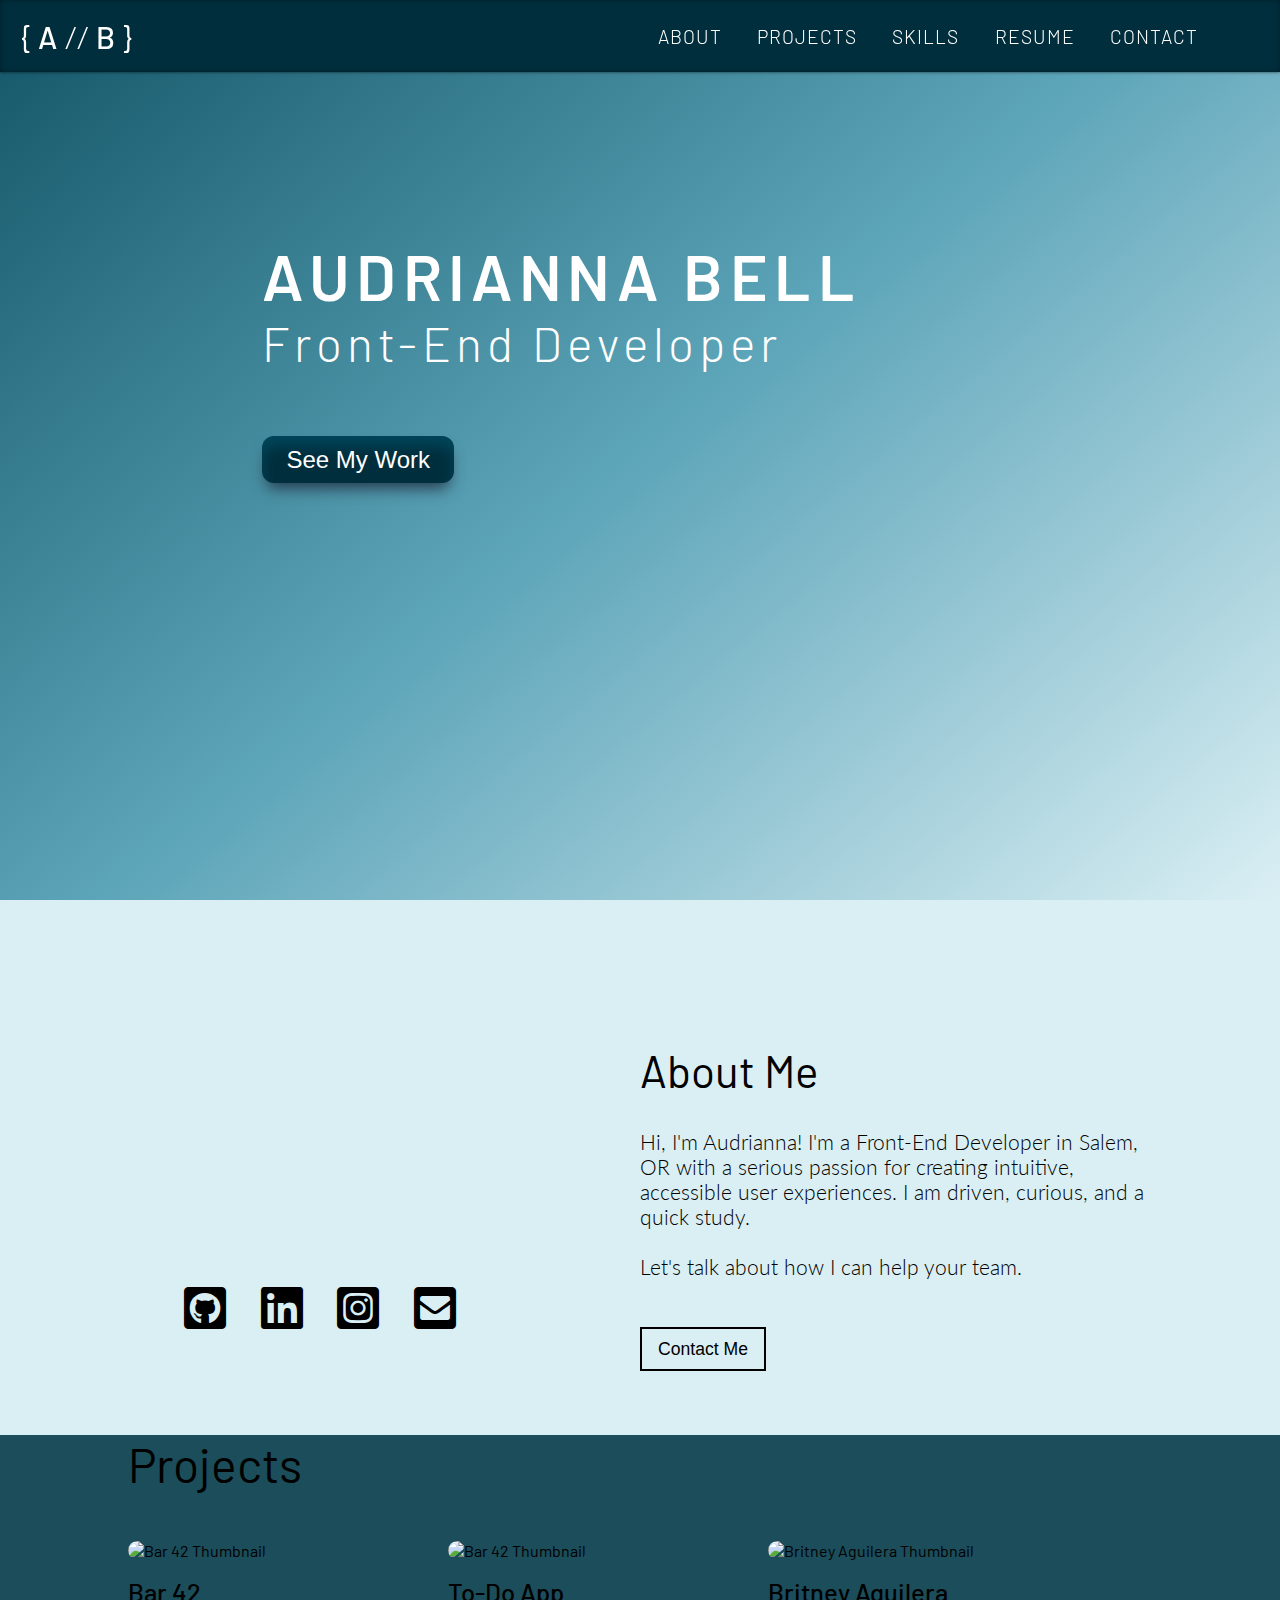
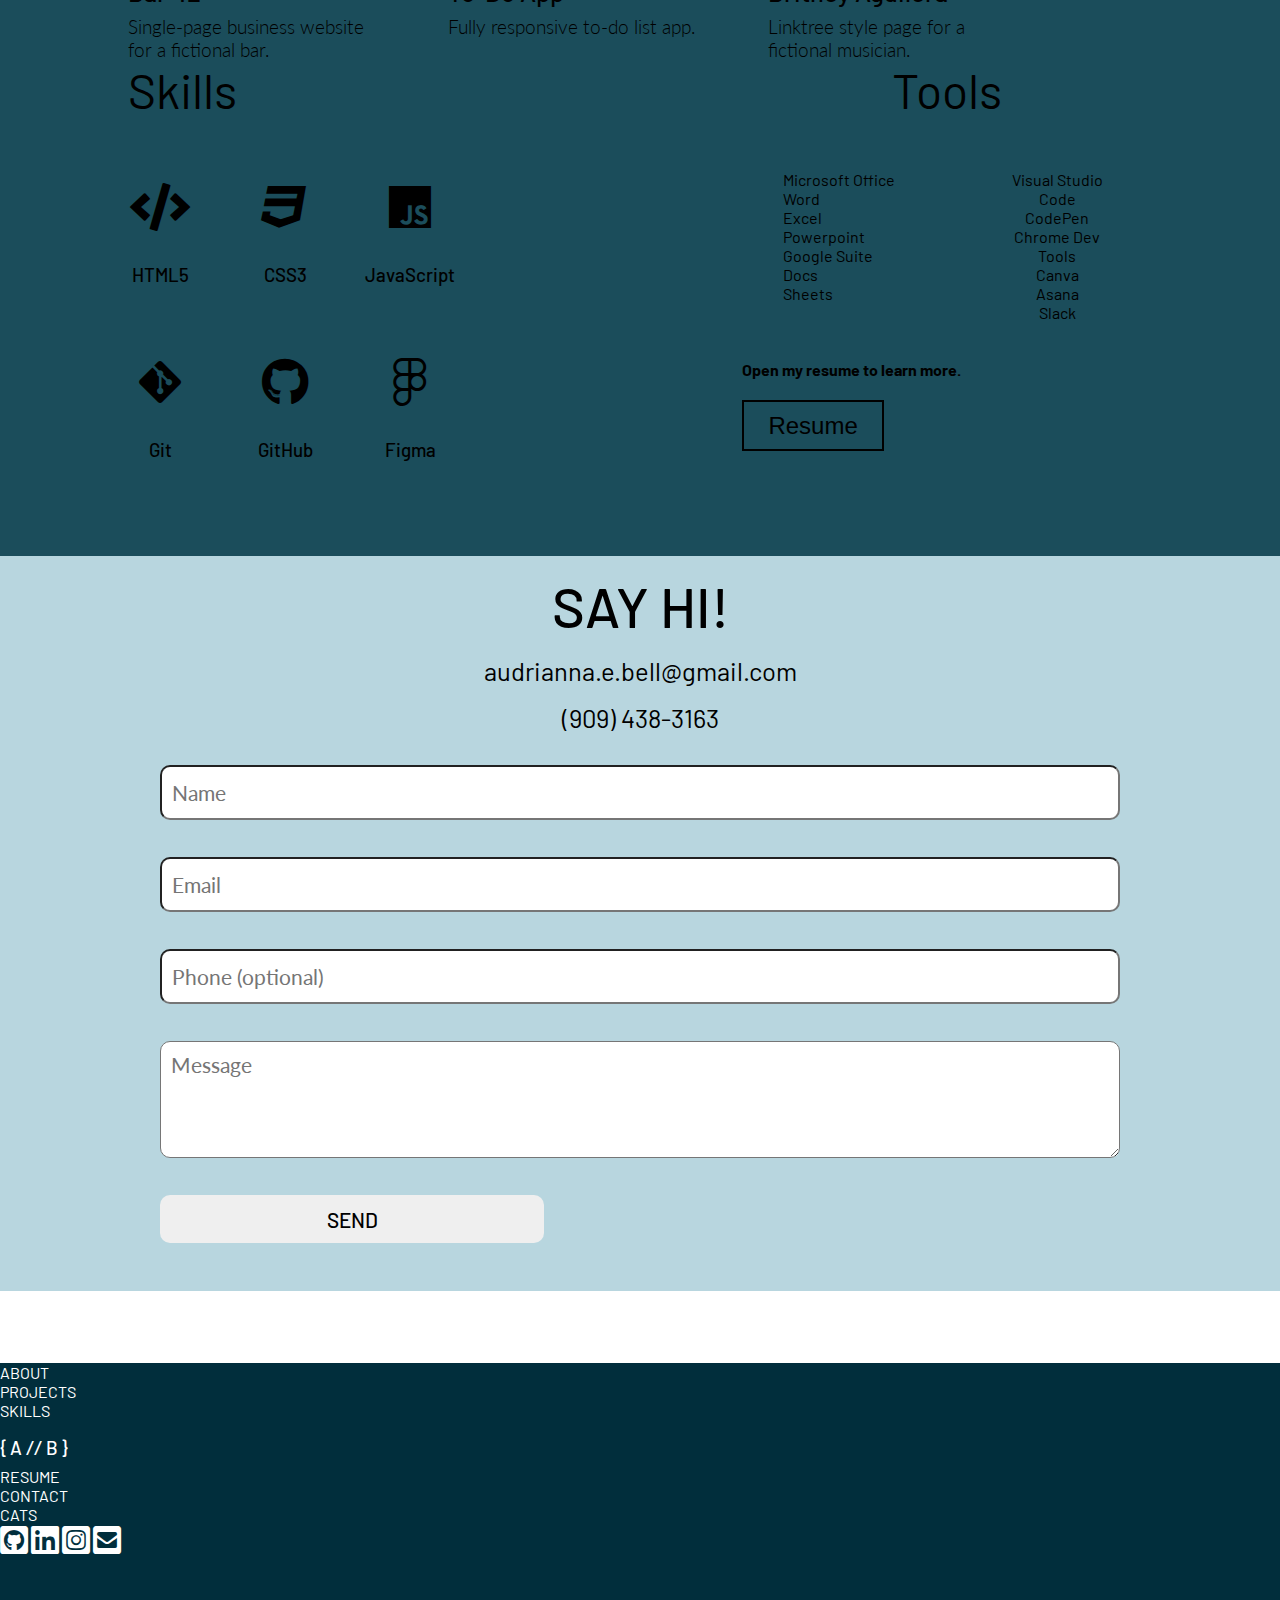
==== commit e2201a31: "Add files via upload" ====
--- a/index.html
+++ b/index.html
@@ -4,178 +4,203 @@
     <meta charset="UTF-8">
     <meta http-equiv="X-UA-Compatible" content="IE=edge">
     <meta name="viewport" content="width=device-width, initial-scale=1.0">
-    <title>Document</title>
+    <title>Audrianna Bell - Front-End Developer</title>
     <link rel="stylesheet" href="style.css">
-    <link rel="preconnect" href="https://fonts.googleapis.com">
+    <!---
+    <link rel="stylesheet" href="https://cdn.jsdelivr.net/npm/bootstrap@5.1.3/dist/css/bootstrap.min.css" integrity="sha384-1BmE4kWBq78iYhFldvKuhfTAU6auU8tT94WrHftjDbrCEXSU1oBoqyl2QvZ6jIW3" crossorigin="anonymous">
+    -->
     <link rel="stylesheet" href="https://use.fontawesome.com/releases/v5.15.4/css/all.css">
     <link rel="stylesheet" href="https://use.fontawesome.com/releases/v5.15.4/css/v4-shims.css">
+    <link rel="preconnect" href="https://fonts.gstatic.com" crossorigin>
     <link rel="preconnect" href="https://fonts.googleapis.com">
-    <link rel="preconnect" href="https://fonts.gstatic.com" crossorigin>
-    <link href="https://fonts.googleapis.com/css2?family=Barlow:ital,wght@0,100;0,200;0,300;0,400;0,500;0,600;0,700;0,800;0,900;1,100;1,200;1,300;1,400;1,500;1,600;1,700;1,800;1,900&family=EB+Garamond:ital,wght@0,400;0,500;0,600;0,700;0,800;1,400;1,500;1,600;1,700;1,800&family=Rampart+One&display=swap" rel="stylesheet">
+    <link href="https://fonts.googleapis.com/css2?family=Barlow:ital,wght@0,100;0,200;0,300;0,400;0,500;0,600;0,700;0,800;0,900;1,100;1,200;1,300;1,400;1,500;1,600;1,700;1,800;1,900&family=Lato:wght@100;300;400&display=swap" rel="stylesheet">
 </head>
 <body>
-    <div class="hero__container" id="hero__container">
-        <div class="hero__content">
-            <nav>
-                <div class="nav__container">
-                    <div class="initials">
-                        <a class="home__nav" href="#hero__container"><h1><span>{</span> A<i> // </i>B <span>}</span></h1></a>
-                    </div>
-                    <ul>
-                        <a class="about__nav" href="#about__container"><li>about</li></a>
-                        <a class="projects__nav " href="#projects__container"><li>projects</li></a>
-                        <span class="disappear"><a class="skills__nav" href="#skills__container"><li>skills</li></a></span>
-                        <a class="contact__nav" href="#contact__container"><li>contact</li></a>
+    <header>
+    <nav>
+        <div class="initials">
+            <a class="home__nav" href="#hero__container"><h1><span>{</span> A<i> // </i>B <span>}</span></h1></a>
+        </div>
+        <ul class="nav-links">
+            <li><a class="about__nav" href="#about__container">about</a></li>
+            <li><a class="projects__nav " href="#projects__container">projects</a></li>
+            <li><a class="skills__nav" href="#skills__container">skills</a></li>
+            <li><a class="resume__nav" href="#skills__container">resume</a></li>
+            <li><a class="contact__nav" href="#contact__container">contact</a></li>
+
+        </ul>
+        <div class="burger">
+            <div class="line1"></div>
+            <div class="line2"></div>
+            <div class="line3"></div>
+        </div>
+    </nav>
+    </header>
+    <main>
+        <div class="hero__container" id="hero__container">
+            <div class="hero__content">
+                <div class="hero__text">
+                    <h1>Audrianna Bell</h1>
+                    <h2>Front-End Developer</h2>
+                    <button class="projects__nav2" href="#projects__container">See My Work</button>
+                </div>
+            </div>
+        </div>
+        <section id="about__container">
+        <div class="about__container">
+            <div class="about__content">
+                <div class="about__left">
+                    <div class="about__photo"></div>
+                    <div class="about__socials">
+                        <a href="https://github.com/audriannabell" target="_blank"><i class="fab fa-github-square fa-3x" alt="github"></i></a>
+                        <a href="https://www.linkedin.com/in/audrianna-bell/" target="_blank"><i class="fab fa-linkedin fa-3x" alt="linkedin"></i></a>
+                        <a href="https://www.instagram.com/audriannadev/" target="_blank"><i class="fab fa-instagram-square fa-3x" alt="instagram"></i></a>
+                        <a href="mailto:audrianna.e.bell@gmail.com"><i class="fas fa-envelope-square fa-3x" alt="email"></i></a>
+                    </div>
+                </div>
+                <div class="about__text">
+                    <h2>About Me</h2>
+                    <p>Hi, I'm Audrianna! I'm a Front-End Developer in Salem, OR with a serious passion for creating intuitive, accessible user experiences. I am driven, curious, and a quick study.
+                        <br><br>Let's talk about how I can help your team.</p>
+                    <button class="contact__nav2" href="#contact__container">Contact Me</button>
+                </div>
+            </div>
+        </div>
+
+
+        <div class="projects__container" id="projects__container">
+            <h2>Projects</h2>
+            <div class="projects__content">
+                <a href='bar42' target="_blank">
+                <div class= "project__1" >
+                    <img src="Bar42-project.png" alt="Bar 42 Thumbnail">
+                    <h3>Bar 42</h3>
+                    <p>Single-page business website for a fictional bar.</p>
+                </div>
+                </a>
+                <a href="todo" target="_blank">
+                <div class="project__2">
+                    <img src="ToDo-Project.png" alt="Bar 42 Thumbnail">
+                    <h3>To-Do App</h3>
+                    <p>Fully responsive to-do list app.</p>
+                </div>
+                </a>
+                <a href="linktree" target="_blank">
+                <div class="project__3">
+                    <img src="Linktree-project.png" alt="Britney Aguilera Thumbnail">
+                    <h3>Britney Aguilera</h3>
+                    <p>Linktree style page for a fictional musician.</p>
+                </div>
+                </a>
+            </div>
+        </div>
+        <div class="skills__container" id="skills__container">
+            <div class="skills__content">
+                <div class="skills__left">
+                    <h2>Skills</h2>
+                    <div class="skills__icons">
+                        <div class="html">
+                            <i class="fas fa-code fa-3x"></i>
+                            <h3>HTML5</h3>
+                        </div>
+                        <div class="css">
+                            <i class="fab fa-css3 fa-3x"></i>
+                            <h3>CSS3</h3>
+                        </div>
+                        <div class="javascript">
+                            <i class="fab fa-js fa-3x"></i>
+                            <h3>JavaScript</h3>
+                        </div>
+                        <div class="git">
+                            <i class="fab fa-git-alt fa-3x"></i>
+                            <h3>Git</h3>
+                        </div>
+                        <div class="github">
+                            <i class="fab fa-github fa-3x"></i>
+                            <h3>GitHub</h3>
+                        </div>
+                        <div class="figma">
+                            <i class="fab fa-figma fa-3x"></i>
+                            <h3>Figma</h3>
+                        </div>
+                    </div>
+                </div>
+                <div class="skills__right">
+                    <div class="tools">
+                    <h2>Tools</h2>
+                    <ul class="col-1">
+                        <li>Microsoft Office</li>
+                            <div class="indent">
+                                <li>Word</li>
+                                <li>Excel</li>
+                                <li>Powerpoint</li>
+                            </div>
+                        <li>Google Suite</li>
+                            <div class="indent">
+                                <li>Docs</li>
+                                <li>Sheets</li>
+                            </div>
                     </ul>
-                    <div class="resume disappear">
-                        <a class="resume__nav" href="#skills__container">resume</a>
-                    </div>
-                </div>
-            </nav>
-            <div class="hero__shape">
-                <h1>Audrianna Bell</h1>
-                <h2>Front-End Developer</h2>
-                <a class="projects__nav2" href="#projects__container">See My Work</a>
-            </div>
-        </div>
-    </div>
-    <section id="about__container">
-    <div class="about__container">
-        <h1>About Me</h1>
-        <div class="about__content">
-            <div class="about__text">
-                <p>Hi, I'm Audrianna! I'm a Front-End Developer in Salem, OR with a serious passion for creating intuitive, accessible user experiences. I am driven, curious, and a quick study. <br><br>Let's talk about how I can help your team.</p>
-                <a class="contact__nav2" href="#contact__container">Contact Me</a>
-            </div>
-            <div class="about__facts">
-                <span>Location:</span>
-                <p>Salem, OR</p>
-                <span>Hobbies:</span>
-                <p>Dungeons and Dragons<br>Knitting<br>Wine Tasting</p>
-                <span>Probably <br>Craving:</span>
-                <p>Chinese Food<br>Iced Coffee</p>
-            </div>
-            <div class="about__socials">
-                <a href="https://github.com/audriannabell" target="_blank"><i class="fab fa-github-square fa-3x" alt="github"></i></a>
-                <a href="https://www.linkedin.com/in/audrianna-bell/" target="_blank"><i class="fab fa-linkedin fa-3x" alt="linkedin"></i></a>
-                <a href="https://www.instagram.com/audriannadev/" target="_blank"><i class="fab fa-instagram-square fa-3x" alt="instagram"></i></a>
-                <a href="mailto:audrianna.e.bell@gmail.com"><i class="fas fa-envelope-square fa-3x" alt="email"></i></a>
-            </div>
-        </div>
-    </div>
-    </section>
-    <div class="projects__container" id="projects__container">
-        <h1>Projects</h1>
-        <div class="projects__content">
-            <a href='#'>
-            <div class= "project__1">
-                    <img src="Bar42-project.png" alt="Bar 42 Thumbnail">
-                <h3>Bar 42</h3>
-                <p>Single-page business website for a fictional bar.</p>
-            </div>
-            </a>
-            <a href="#">
-            <div class="project__2">
-                <img src="ToDo-Project.png" alt="Bar 42 Thumbnail">
-                <h3>To-Do App</h3>
-                <p>Simple to-do list app.</p>
-            </div>
-            </a>
-            <a href="#">
-            <div class="project__3">
-                <img src="Linktree-project.png" alt="Britney Aguilera Thumbnail">
-                <h3>Britney Aguilera</h3>
-                <p>Linktree style page for a <br> fictional musician.</p>
-            </div>
-            </a>
-        </div>
-    </div>
-    <div class="skills__container" id="skills__container">
-        <h1>Skills</h1>
-        <div class="skills__content">
-            <div class="skills__left">
-                <h2>Front-End</h2>
-                <div class="skills__icons">
-                    <div class="html">
-                        <i class="fas fa-file-code fa-3x"></i>
-                        <h3>HTML5</h3>
-                    </div>
-                    <div class="css">
-                        <i class="fab fa-css3-alt fa-3x"></i>
-                        <h3>CSS3</h3>
-                    </div>
-                    <div class="javascript">
-                        <i class="fab fa-js-square fa-3x"></i>
-                        <h3>JavaScript</h3>
-                    </div>
-                </div>
-            </div>
-            <div class="skills__right">
-                <h2>Tools</h2>
-                <ul class="col-1">
-                    <li>Microsoft Office</li>
-                        <ul>
-                            <li>Word</li>
-                            <li>Outlook</li>
-                            <li>Teams</li>
-                            <li>Excel</li>
-                            <li>Powerpoint</li>
-                        </ul>
-                    <!--<li>Google Suite</li>
-                        <ul>
-                            <li>Docs</li>
-                            <li>Sheets</li>
-                        </ul>-->
-                </ul>
-                <ul class="col-2">
-                    <li>Visual Studio Code</li>
-                    <li>GitHub</li>
-                    <li>CodePen</li>
-                    <li>Chrome Dev Tools</li>
-                    <!--<li>Figma</li>-->
-                    <li>Canva</li>
-                    <li>Asana</li>
-                    <!--<li>Slack</li>-->
-                </ul>
-            </div>
-            <div class="resume__button">
-                <button>Resume</button>
-            </div>
-        </div>
-    </div>
-    </section>
-    <div class="contact__container" id="contact__container">
-        <div class="contact__content">
-            <div class="contact__text">
-                <h1>Say Hi!</h1>
-                <a href="mailto:audrianna.e.bell@gmail.com">audrianna.e.bell@gmail.com</a>
-                <a href="tel:909-438-3163">(909) 438-3163</a>
-                <div class="contact__socials">
-                    <a href="https://github.com/audriannabell" target="_blank"><i class="fab fa-github-square fa-3x" alt="github"></i></a>
-                    <a href="https://www.linkedin.com/in/audrianna-bell/" target="_blank"><i class="fab fa-linkedin fa-3x" alt="linkedin"></i></a>
-                    <a href="https://www.instagram.com/audriannadev/" target="_blank"><i class="fab fa-instagram-square fa-3x" alt="instagram"></i></a>
-                </div>
-            </div>
-            <div class="form__container">
-                <form action="https://formsubmit.co/audrianna.e.bell@gmail.com" method="POST">
-                    <input type="text" id="name" name="name" alt="name" placeholder="Name" autocomplete="name" required>
-                    <input type="text" id="email" name="email" alt="email" placeholder="Email" autocomplete="email" required>
-                    <input type="text" id="phone" name="phone" alt="phone" placeholder="Phone (optional)" autocomplete="tel">
-                    <textarea id="message" name="message" alt="message" placeholder="Message" required></textarea>
-                    <input type="submit" id="submit" value="Send" accesskey="s"></submit>
-                </form>
-            </div>
-        </div>
-    </div>
-<!--
+                    <ul class="col-2">
+                        <li>Visual Studio Code</li>
+                        <li>CodePen</li>
+                        <li>Chrome Dev Tools</li>
+                        <li>Canva</li>
+                        <li>Asana</li>
+                        <li>Slack</li>
+                    </ul>
+                    </div>
+                    <div class="resume__container">
+                        <h4>Open my resume to learn more.</h4>
+                        <button class="resume__button" href="#">Resume</button>
+                    </div>
+                </div>
+            </div>
+        </div>
+        <div class="contact__container" id="contact__container">
+            <div class="contact__content">
+                <div class="contact__text">
+                    <h1>Say Hi!</h1>
+                    <a href="mailto:audrianna.e.bell@gmail.com">audrianna.e.bell@gmail.com</a>
+                    <a href="tel:909-438-3163">(909) 438-3163</a>
+                    <div class="contact__socials">
+                        <a href="https://github.com/audriannabell" target="_blank"><i class="fab fa-github-square fa-3x" alt="github"></i></a>
+                        <a href="https://www.linkedin.com/in/audrianna-bell/" target="_blank"><i class="fab fa-linkedin fa-3x" alt="linkedin"></i></a>
+                        <a href="https://www.instagram.com/audriannadev/" target="_blank"><i class="fab fa-instagram-square fa-3x" alt="instagram"></i></a>
+                    </div>
+                </div>
+                <div class="form__container">
+                    <form action="https://formsubmit.co/audrianna.e.bell@gmail.com" method="POST">
+                        <input type="text" id="name" name="name" alt="name" placeholder="Name" autocomplete="name" required>
+                        <input type="text" id="email" name="email" alt="email" placeholder="Email" autocomplete="email" required>
+                        <input type="text" id="phone" name="phone" alt="phone" placeholder="Phone (optional)" autocomplete="tel">
+                        <textarea id="message" name="message" alt="message" placeholder="Message" required></textarea>
+                        <input type="submit" id="submit" value="Send" accesskey="s"></submit>
+                    </form>
+                </div>
+            </div>
+        </div>
+    </main>
     <footer>
         <nav>
-            <a class="resume__nav" href="#resume__container"><li>resume</li></a>
-            <a class="projects__nav" href="#projects__container"><li>projects</li></a>
-            <a class="contact__nav" href="#contact__container"><li>contact</li></a>
+            <li><a class="about__nav" href="#about__container">about</a></li>
+            <li><a class="projects__nav " href="#projects__container">projects</a></li>
+            <li><a class="skills__nav" href="#skills__container">skills</a></li>
+            <div class="initials">
+                <h3><span>{</span> A<i> // </i>B <span>}</span></h3></a>
+            </div>
+            <li><a class="resume__nav" href="#skills__container">resume</a></li>
+            <li><a class="contact__nav" href="#contact__container">contact</a></li>
+            <li><a class="cats" href="#">cats</a></li>
         </nav>
+        <div class="socials">
+            <a href="https://github.com/audriannabell" target="_blank"><i class="fab fa-github-square fa-2x" alt="github"></i></a>
+            <a href="https://www.linkedin.com/in/audrianna-bell/" target="_blank"><i class="fab fa-linkedin fa-2x" alt="linkedin"></i></a>
+            <a href="https://www.instagram.com/audriannadev/" target="_blank"><i class="fab fa-instagram-square fa-2x" alt="instagram"></i></a>
+            <a href="mailto:audrianna.e.bell@gmail.com"><i class="fas fa-envelope-square fa-2x" alt="email"></i></a>
+        </div>
     </footer>
--->
 </body>
 <script src="script.js"></script>
+<script src="https://cdn.jsdelivr.net/npm/bootstrap@5.1.3/dist/js/bootstrap.bundle.min.js" integrity="sha384-ka7Sk0Gln4gmtz2MlQnikT1wXgYsOg+OMhuP+IlRH9sENBO0LRn5q+8nbTov4+1p" crossorigin="anonymous"></script>
 </html>--- a/style.css
+++ b/style.css
@@ -1,23 +1,3 @@
-/* font-family: 'Barlow', sans-serif;
-font-family: 'EB Garamond', serif;*/
-
-:root {
-    --dblue: #1E3934;
-    --blue: #297873;
-    --lblue: #71A7A3;
-    --lgrey: #B4B6AD;
-    --blue2: #7D9F92;
-    --grey: #67746B;
-    --red: #6E2B1D;
-    --dred: #4C1513;
-    --dred-nav: rgba(76, 21, 19, 0.8);
-    --pink:#B38474;
-    --lpink: #CFB5A7;
-    --black: #101A19;
-    --taupe: #A7896F;
-    --orange:#B9732E;
-}
-
 a {
     text-decoration: none;
     color: inherit;
@@ -37,35 +17,32 @@
     top: 0;
 }
 
-h1,
-h2 {
-    color: white;
+button {
+    border: 2px solid black;
+    background-color: transparent;
+    font-size: 1.5em;
+    padding: .6rem 1.5rem;
 }
 
 h1 {
     margin: 0;
-    font-size: 3em;
+    font-size: 3.5em;
     text-transform: uppercase;
     text-align: center;
     font-weight: 500;
-    letter-spacing: -1.5px;
-    color: white;
 }
 
 h2 {
     font-weight: 400;
-    font-size: 1.5em;
+    font-size: 3em;
+    text-align: start;
     margin: 0;
 }
 
 h3 {
     margin: 0;
     padding: 1rem 0 .5rem 0;
-    font-family: 'Barlow', sans-serif;
-}
-
-i {
-    color: var(--mauve);
+    font-weight: 500;
 }
 
 img {
@@ -78,30 +55,38 @@
 
 input, 
 textarea {
-    font-family: 'EB Garamond', serif;
+    font-family: 'Lato', sans-serif;
     font-size: 1.3em;
     padding: .6rem;
+    margin-bottom: 1rem;
     border-radius: 10px;
-    border: 1px solid var(--red);
-    background-color: var(--lpink);
+
+}
+
+header nav {
+    position: fixed;
+    width: 100vw;
+    display: flex;
+    justify-content: space-between;
+    align-items: center;
+    height: 8vh;
+    font-weight: 300;
+    letter-spacing: 1px;
+    font-size: 1.2em;
+    z-index: 9999;
+    background-color: #012e3c;
+    color: white;
+    box-shadow: rgba(0, 0, 0, 0.65) 0 0 .2rem, rgba(0, 0, 0, 0.35) 0 0 .3rem inset;
 }
 
 
 p {
     margin: 0;
+    padding: 0;
     font-size: 1.2em;
-    font-family: 'EB Garamond', serif;
-}
-
-li {
-    list-style-type: none;
-    height: 80%;
-    width: 100%;
-    display: flex;
-    justify-content: center;
-    align-items: center;
-}
-
+    font-family: 'Lato', sans-serif;
+    font-weight: 300;
+}
 
 form {
     margin: 0 auto;
@@ -111,44 +96,78 @@
     gap: 1.3rem;
 }
 
-nav {
-    position: fixed;
-    top: 0;
-    width: 100vw;
-    height: 4.5rem;
-    z-index: 9999;
-}
-
-nav li {
+footer {
+    min-height: 40vh;
+    background-color: #012e3c;
     color: white;
+}
+
+footer .ifab, 
+footer .ifas {
+    color: white;
+}
+
+footer li {
+    text-transform: uppercase;
+}
+
+ul,
+li {
+    list-style-type: none;
+}
+
+.initials h1 {
+    font-size: 1.6em;
+    padding-left: 10%;
+    width: 8rem;
+}
+
+.initials h1:hover {
+    letter-spacing: .1px;
+}
+
+.initials h1 span {
+    font-weight: 400;
+}
+
+.initials h1 i {
+    font-weight: 300;
+}
+
+.nav-links {
+    display: flex;
+    justify-content: space-around;
+    align-items: center;
+    width: 45%;
+    margin-right: 5%;
+}
+
+.nav-links li {
+    list-style-type: none;
+    text-transform: uppercase;
+    display: flex;
+    align-items: center;
     padding: .3rem .5rem;
 }
 
-nav li:hover, 
-nav li.active {
-    border-bottom: 1px solid white;
-}
-
-
-nav ul {
-    width: 60%;
-    align-self: center;
-}
-
-ul {
-    margin: 0;
-    padding: 0;
-    display: flex;
-    justify-content: space-between;
-    font-size: 1.3em;
-    text-transform: uppercase;
-}
-
+.burger {
+    display: none;
+    padding-right: 10%;
+}
+
+.burger div {
+    width: 25px;
+    height: 3px;
+    margin: 5px 0;
+    transition: all 0.3s ease;
+}
 .hero__container {
     height: 100vh;
-    background-image: url("pexels-whicdhemein-one-5550454.png");
+    top: 0;
+    background: linear-gradient(140deg, #125567, #5da5b9, #daeff4);
+    color: white;
+    /*background-image: url(image-from-rawpixel-id-3282793-original.jpg);*/
     background-size: cover;
-    top: 0;
 }
 
 .hero__content {
@@ -160,328 +179,225 @@
     flex-direction: column;
 }
 
-.hero__content nav {
-    background-color: var(--dred);
-    top: 0;
-}
-
-.nav__container {
-    display: grid;
-    grid-template-columns: 1fr 6fr 1fr;
-    grid-template-rows: 1fr;
-    justify-items: center;
-    align-items: center;
-    vertical-align: middle;
-    height: 100%;
-}
-
-
-.initials {
-    width: 100%;
-}
-
-.initials h1 {
-    font-size: 2.1em;
-    color: var(--lpink)
-}
-
-.initials h1:hover {
-    letter-spacing: .1px;
-    color: #f2eae6;
-}
-
-.initials h1 span {
-    font-weight: 400;
-}
-
-.initials h1 i {
+.hero__text {
+    display: flex;
+    margin: 0 8%;
+    height: 80vh;
+    padding-left: 10rem;
+    flex-direction: column;
+    justify-content: center;
+    align-items: flex-start;
+    border-radius: 10px;
+}
+
+.hero__text h1 {
+    font-weight: 600;
+    font-size: 4em;
+    letter-spacing: .1em;
+    padding: 0;
+    margin: 0;
+}
+
+.hero__text h2 {
+    letter-spacing: .1em;
     font-weight: 300;
-}
-
-.resume {
-    grid-column: 3;
-    grid-row: 1;
-    font-size: 1.3rem;
-    text-transform: uppercase;
-    background-color: rgba(179, 132, 116, 0.5);
-    border-radius: 5px;;
-    padding: .3rem 1rem;
+    padding: 0;
+    margin: 0;
+}
+
+.hero__text button{
+    margin-top: 4rem;
+    aspect-ratio: none;
+    background-color: #012e3c;
     color: white;
-    margin: 0 auto;
-}
-
-.resume:hover {
-    background-color: var(--lpink);
-    color: black;
-    transition: .2s ease-out;
-}
-
-
-.hero__shape {
-    background-color: rgba(30, 57, 52, .9);
-    height: 38%;
-    width: 80%;
-    display: flex;
-    flex-direction: column;
-    align-items: center;
-    justify-content: center;
-    grid-row: 2;
-    border-top: 10px double var(--blue2);
-    border-bottom: 10px double var(--blue2);
-    border-radius: 30px;
-    padding: 1rem 0;
-    align-self: center;
-}
-
-.hero__shape a,
-.contact__nav2 {
-    background-color: var(--red);
-    color: white;
-    max-width: 40%;
-    margin-top: 2rem;
-    padding: .3rem .7rem;
-    height: 2rem;
-    width: 8rem;
-    font-size: 1.2em;
-    font-weight: 500;
-    text-transform: uppercase;
+    border: none;
+    border-radius: 12px;
+    box-shadow: rgb(38, 57, 77) 0px 10px 15px -5px, rgba(5,168,219, 0.2) 0 10px 15px 0 inset;
+}
+
+
+.about__container {
     display: flex;
     justify-content: center;
     align-items: center;
+    padding: 4rem 10%;
+    min-height: 35vh;
+    background-color: #daeff4;
+}
+
+.about__content {
+    min-height: 35vh;
+    display: flex;
+    justify-content: center;
+    gap: 8rem;
+
+}
+
+.about__left {
+    margin: 0;
+}
+
+.about__socials {
+    display: flex;
+    justify-content: space-around;
+    padding: 0 10%;
+    margin-top: 4rem;
+    height: 100%;
+}
+
+.about__photo {
+    width: 30vw;
+    aspect-ratio: 3 / 2;
+    background-size: cover;
+    background-image: url("clement-helardot-95YRwf6CNw8-unsplash.jpg");
     border-radius: 10px;
-    box-shadow: rgba(50, 50, 93, 0.35) 0px 50px 100px -20px, rgba(0, 0, 0, 0.4) 0px 30px 60px -30px, rgba(10, 37, 64, 0.65) 0px -2px 6px 0px inset;        
-}
-
-.hero__shape h1 {
-    font-size: 2.2em;
-    letter-spacing: -1px;
-    font-weight: 400;
-}
-
-.hero__shape h2 {
-    font-size: 1.2em;
-    padding-top: .3rem;
-}
-
-.about__container {
-    background-color: var(--blue2);
+}
+
+.about__text {
+    font-size: 1.1em;
+}
+
+.about__text h2 {
+    margin: 5rem 0 2rem 0;
+    font-size: 2.5em;
+}
+
+.about__text button {
+    font-size: 1em;
+    padding: .6rem 1rem; 
+    margin-top: 3rem;
+
+}
+
+.skills__container {
+    height: 55vh;
+    padding: 0 10%;
+    background-color: #1b4d5b;
+}
+
+.skills__content {
+    display: flex;
+    height: 100%;
+    justify-content: space-between;
+}
+
+.skills__left {
+    width: 40%;
+    height: 100%;
+
+}
+
+.skills__left h2 {
+    text-align: start;
+    margin-bottom: 4rem;
+    width: 70%;
+    margin-top: 0;
+}
+
+.skills__right {
+    width: 40%;
+    height: 80%;
+    display: flex;
+    flex-direction: column;
+    justify-content: space-between;
+}
+
+.projects__container {
+    padding-top: 7rem;
+    padding: 0 10%;
+    background-color: #1b4d5b;
+}
+
+.projects__container h2 {
+    font-size: 3em;
+}
+
+.projects__content {
+    display: flex; 
+    gap: 4rem;
+    margin-top: 3rem;
+}
+
+.projects__content h3 {
+    font-size: 1.6em;
+}
+
+.project__1 , 
+.project__2 , 
+.project__3  {
+    width: 20vw;
+}
+
+.project__1 img, 
+.project__2 img, 
+.project__3 img {
+    border-radius: 10px;
+    height: 12rem;
+}
+
+.resume__container {
+    height: 30%;
+}
+
+.tools {
+    display: grid;
+    grid-template-columns: 1fr 1fr;
+    grid-template-rows: 1fr;
+    padding: 0 10%;
+    column-gap: 2rem;
+    height: 70%;
+}
+
+.tools h2 {
+    grid-column: 1 / 3;
+    text-align: center;
+}
+
+.col-1, 
+.col-2 {
+    text-align: center;
+}
+
+.col-1 {
+    text-align: start;
+    padding: 0;
+}
+
+.skills__icons {
+    display: grid;
+    grid-template-rows: 1fr 1fr;
+    grid-template-columns: 1fr 1fr 1fr;
+    width: 80%;
+    row-gap: 4rem;
+    column-gap: 3rem;
+}
+
+.html,
+.css, 
+.javascript,
+.git,
+.github,
+.figma {
     display: flex;
     flex-direction: column;
     justify-content: center;
     align-items: center;
-    padding: 1rem 10%;
-    min-height: 45vh;
-}
-
-
-.about__content {
-    height: 100%;
-}
-
-.about__container h1 {
-    color: var(--dred);
-}
-
-.about__text {
-    text-align: justify;
-    font-family: 'EB Garamond', serif;
-    color: var(--black);
-    font-size: 1.2em;
-    padding-top: 1.5rem;
-    max-width: 40rem;
-}
-
-.contact__nav2 {
-    font-size: 1.2em;
-    text-transform: none;
-    font-family: 'Barlow';
-    font-weight: 400;
-    background-color: var(--pink);
-    color: black;
-}
-
-.about__socials {
-    display: flex;
-    justify-content: center;
+    width: 4rem;
     gap: 1rem;
-    background-color: rgba(255, 255, 255, 0.2);
-    padding-bottom: 1.5rem;
-    border-radius: 0 0 20px 20px;
-}
-
-.about__facts {
-    display: grid;
-    grid-template-columns: 2fr 3fr;
-    grid-template-rows: 1fr 3fr 2fr;
-    column-gap: .7rem;
-    row-gap: .5rem;
-    align-items: flex-start;
-    background-color: rgba(255, 255, 255, 0.2);
-    padding: 1.5rem 1.5rem 0 0;
-    border-radius: 20px 20px 0 0;
-}
-
-.about__facts span:nth-child(3){
-    align-self: flex-start;
-}
-
-
-.about__facts span {
-    font-weight: 600;
-    font-size: 1.3em;
-    text-align: end;
-}
-
-.about__facts p {
-    font-size: 1.4em;
-}
-
-.projects__container {
-    background-color: var(--black);
-    padding: 2rem 0;
 }
 
 .projects__content {
-    padding: 1rem 10%;
-    display: flex;
-    flex-direction: column;
-    justify-content: center;
-    gap: 1rem;
+    display: flex;
 }
 
 img {
-    width: 100%;
     aspect-ratio: 1 / 1;
-}
-
-.project__1,
-.project__2,
-.project__3 {
-    padding: 1em 0;
-    text-align: center;
-    color: white;
-}
-
-
-.project__1 p,
-.project__2 p,
-.project__3 p {
-    padding: 0 .5rem;
-    color: var(--lpink)
-}
-
-.skills__container {
-    background-color: var(--dblue);
-    padding: 10%;
-}
-
-.skills__content {
-    display: flex;
-    flex-direction: column;
-    justify-content: center;
-    align-items: center;
-    gap: 2rem;
-    padding-top: 2rem;
-    height: 20rem;
-}
-
-
-.skills__content h3 {
-    color: white;
-    font-weight: 400;
-}
-
-.skills__left,
-.skills__right {
-    display: flex;
-    flex-direction: column;
-    justify-content: center;
-    align-items: center;
-    gap: 1.5rem;
-    width: 100%;
-    max-height: 100%
-}
-
-.skills__icons {
-    display: grid;
-    grid-template-columns: 1fr 1fr 1fr;
-    grid-template-rows: 1fr;
-}
-
-.html, 
-.css,
-.javascript {
-    text-align: center;
-}
-
-.skills__icons i.fab, 
-.skills__icons i.fas {
-    color: var(--lpink);
-}
-
-.resume__button button{
-    background-color: var(--red);
-    color: white;
-    padding: .7rem 2.5rem;
-    font-size: 1.2em;
-    font-weight: 500;
-    font-family: 'Barlow', sans-serif;
-    text-transform: uppercase;
-    border: none;
-    border-radius: 10px;
-    box-shadow: rgba(50, 50, 93, 0.55) 0px 50px 100px -20px, rgba(0, 0, 0, 0.6) 0px 30px 60px -30px, rgba(10, 37, 64, 0.65) 0px -2px 6px 0px inset;
-}
-
-.skills__right {
-    width: 100%;
-    color: white;
-    display: grid;
-    grid-template-columns: 1fr 1fr;
-    grid-template-rows: 1fr 6fr;
-    align-items: flex-start;
-}
-
-
-
-.skills__right h2 {
-    grid-column: 1 / 3;
-    text-align: center;
-    height: 100%;
-    margin-bottom: 1.5rem;
-}
-
-.col-1,
-.col-2 {
-    padding: 0;
-    margin: -6rem;
-}
-
-.col-1 {
-    grid-column: 1;
-}
-
-.col-2 {
-    grid-column: 2;
-}
-
-
-.skills__right ul,
-.skills__right li {
-    margin: 0;
-    width: 100%;
-}
-
-
-
+    max-width: 15rem;
+}
 .contact__container {
-    background-color: var(--pink);
-    padding: 2rem 0;
-    text-align: center;
-}
-
-
+    background-color: #B8D6DF;
+}
 .contact__content h1 {
-    color: var(--dblue);
     font-weight: 500;
 }
 
@@ -490,22 +406,18 @@
     flex-direction: column;
     gap: 1rem;
     padding: 1rem 0 2rem 0;
+    text-align: center;
 }
 
 .contact__text a {
     font-family: 'Barlow', sans-serif;
     text-decoration: none;
-    color: var(--red);
-    font-size: 1.4em;
+    font-size: 1.6em;
     font-weight: 400;
 }
 
 .contact__socials {
     display: none;
-}
-
-.contact__text a:hover {
-    color: var(--yellow);
 }
 
 .form__container {
@@ -528,274 +440,78 @@
     text-transform: uppercase;
     font-family: 'Barlow', sans-serif;
     font-weight: 500;
-    background-color: var(--orange);
-    color: var(--dblue);
     border:none;
-    box-shadow: rgba(0, 0, 0, 0.16) 0px 3px 6px, rgba(0, 0, 0, 0.23) 0px 3px 6px;
-}
-
-
-i.fas,
-i.fab {
-  color: var(--red);
+}
+
+@media (max-width: 500px) {
+    .about__text a {
+        min-width: 8rem;
+    }
 }
 
 @media (max-width: 900px) {
-
-    h1 {
-        font-size: 2.3em;
-    }
-
-    .hero__shape a {
-        font-size: 1.2em;
-    }
-
-    .hero__content .disappear {
-        display: none;
-    }
 
     li {
         border: none;
     }
 
-    .about__container {
-        height: 100vh;
-        padding: 8% 0;
-    }
-
-    .about__content {
-        margin: 0 auto;
-        width: 80%;
-    }
-
-    .about__text {
-        margin-bottom: 2rem;
-    }
-
-}
-
-@media (min-width: 900px) {
-
-    footer,
-    footer nav {
-        display: none;
-    }
-
-
-    .hero__content {
-        display: flex;
-        justify-content: center;
-    }
-
-    .hero__shape {
-        width: 50%;
-        height: 25%;
-    }
-
-    .hero__shape a {
-        width: 8rem;
-    }
-
-    .hero__shape h1 {
-        font-size: 3.4em;
-        text-transform: uppercase;
-    }
-
-    .hero__shape h2 {
-        font-size: 1.7em;
-        margin-top: -.5rem;
-    }
-
-    
-    .about__container {
-        padding: 2rem 10% 3rem 10%;
-    }
-    .about__content {
-        display: grid;
-        grid-template-columns: 2fr 3fr;
-        grid-template-rows: 2fr 1fr;
-        height: 100%;
-        column-gap: 4rem;
-        padding-top: 2rem;
-    }
-
-    .about__socials {
-        grid-column: 1;
-        grid-row: 2;
-        align-items: flex-end;
-    }
-
-    .about__facts {
-        grid-row: 1;
-        grid-column: 1;
-        align-self: flex-start;
-        min-width: 25rem;
-    }
-
-    .about__text {
-        grid-column: 2;
-        grid-row: 1 / 3;
-    }
-
-    .projects__container {
-        height: 100vh;
+
+    .nav-links {
+        position: absolute;
+        right: 0;
+        height: 60vh;
+        padding: 1em 0;
+        top: 8vh;
+        margin: 0;
         display: flex;
         flex-direction: column;
-        justify-content: center;
-    }
-
-    .projects__content {
-        flex-direction: row;
-        gap: 2rem;
-    }
-
-    img {
-        opacity: 80%;
-        border-radius: 10px;
-    }
-
-    img:hover {
-        opacity: 100%;
-    }
-
-    .skills__container {
-        padding: 2rem 15% 3rem 15%;
-        display: flex;
-        flex-direction: column;
-        justify-content: center;
         align-items: center;
-    }
-
-    .skills__content {
-        display: grid;
-        grid-template-columns: 1fr 1fr;
-        grid-template-rows: 2fr 1fr;
-        justify-content: space-between;
-        align-items: stretch;
-        justify-items: center;
-        max-width: 60rem;
-        row-gap: 0;
-        column-gap: 6rem;
-    }
-
-    .skills__content h2 {
-        padding: 0;
-    }
-
-    .skills__left h2, 
-    .skills__right h2 {
-        gap: 0;
-        padding: 0;
-        color: white;
-        font-weight: 500;
-    }
-
-    .skills__right {
-        grid-column: 2;
-        grid-row: 1 / 3;
-        text-align: center;
-        row-gap: 0;
-        font-size: 1.1em;
-        width: 25rem;
-        background-color: rgba(125, 159, 146, .4);
-        border-radius: 20px;
-        padding: 1rem;
-    }
-
-    .skills__right ul {
-        display: grid;
-        font-size: 1.1em;
-        justify-content: flex-end;
-        float: left;
-    }
-
-    .skills__right li {
-        justify-content: flex-start;
-        font-size: 1.2rem;
-    }
-
-    .skills__left {
-        justify-content: flex-start;
-        height: 100%;
-        border-radius: 20px 20px 0 0;
-        background-color: rgba(125, 159, 146, .4);
-        padding-top: 1rem;
-        max-width: 25rem;
-    }
-
-    .resume__button {
-        background-color: rgba(125, 159, 146, .4);
-        border-radius: 0 0 20px 20px;
-        width: 25rem;
-        display: flex;
-        justify-content: center;
-        margin-top: 1rem;
-        padding-bottom: 1rem;
-    }
-
-    .resume__button button {
-        margin: 0;
-        height: 80%;
-    }
-    .contact__container {
-        background-color: var(--blue2);
-        max-height: 100vh;
-        padding-top: 10vh;
-    }
-
-    .contact__content {
-        display: grid;
-        grid-template-columns: 2fr 3fr;
-        padding: 1rem 10%;
-        justify-content: center;
-        align-items: center;
-    }
-
-    .contact__socials {
-        display: flex;
-        justify-content: center;
-        gap: .6rem;
-    }
-
-    .contact__text h1 {
-        margin-bottom: 2rem;
-    }
-
-    .contact__text a {
-        color: var(--red);
+        transform: translatex(100%);
+        transition: transform 0.5s ease-in;
+
+    }
+
+    .nav-links li{
+        opacity: 0;
+    }
+
+    .burger {
+        display: block;
+        padding-right: 10%;
+    }
+
+    .nav-active {
+        transform: translatex(0%);
         font-weight: 600;
-        margin: .5rem 0;
-    }
-
-
-    .contact__socials i {
-        margin-top: 2rem;
-        transform: scale(0.7);
-        color: var(--dblue);
-    }
-
-    .contact__socials i:hover {
-        opacity: .7;
-    }
-
-    .form__container {
-        background-color: var(--pink);
-        padding: 3rem 0;
-        margin: 0;
-        align-self: flex-start;
-        justify-self: flex-end;
+        font-size: 1.4rem;
         width: 100%;
-        border-radius: 20px;
-        transform: scale(0.8)
-    }
-
-    input {
-        height: 1.3rem;
-    }
-
-    #submit:hover {
-        background-color: var(--red);
-        color: white;
-    }
+    }
+
+    @keyframes navLinkFade {
+        from {
+            opacity: 0;
+            transform: translatex(50px);
+        }
+
+        to {
+            opacity: 1;
+            transform: translatex(0px);
+        }
+    }
+
+    .toggle .line1 {
+        transform: rotate(-45deg) translate(-5px, 6px);
+    }
+
+    .toggle .line2 {
+        opacity: 0;
+    }
+
+    .toggle .line3 {
+        transform: rotate(45deg) translate(-5px, -6px);
+    }
+}
+
+@media (min-width: 900px) {
 
 }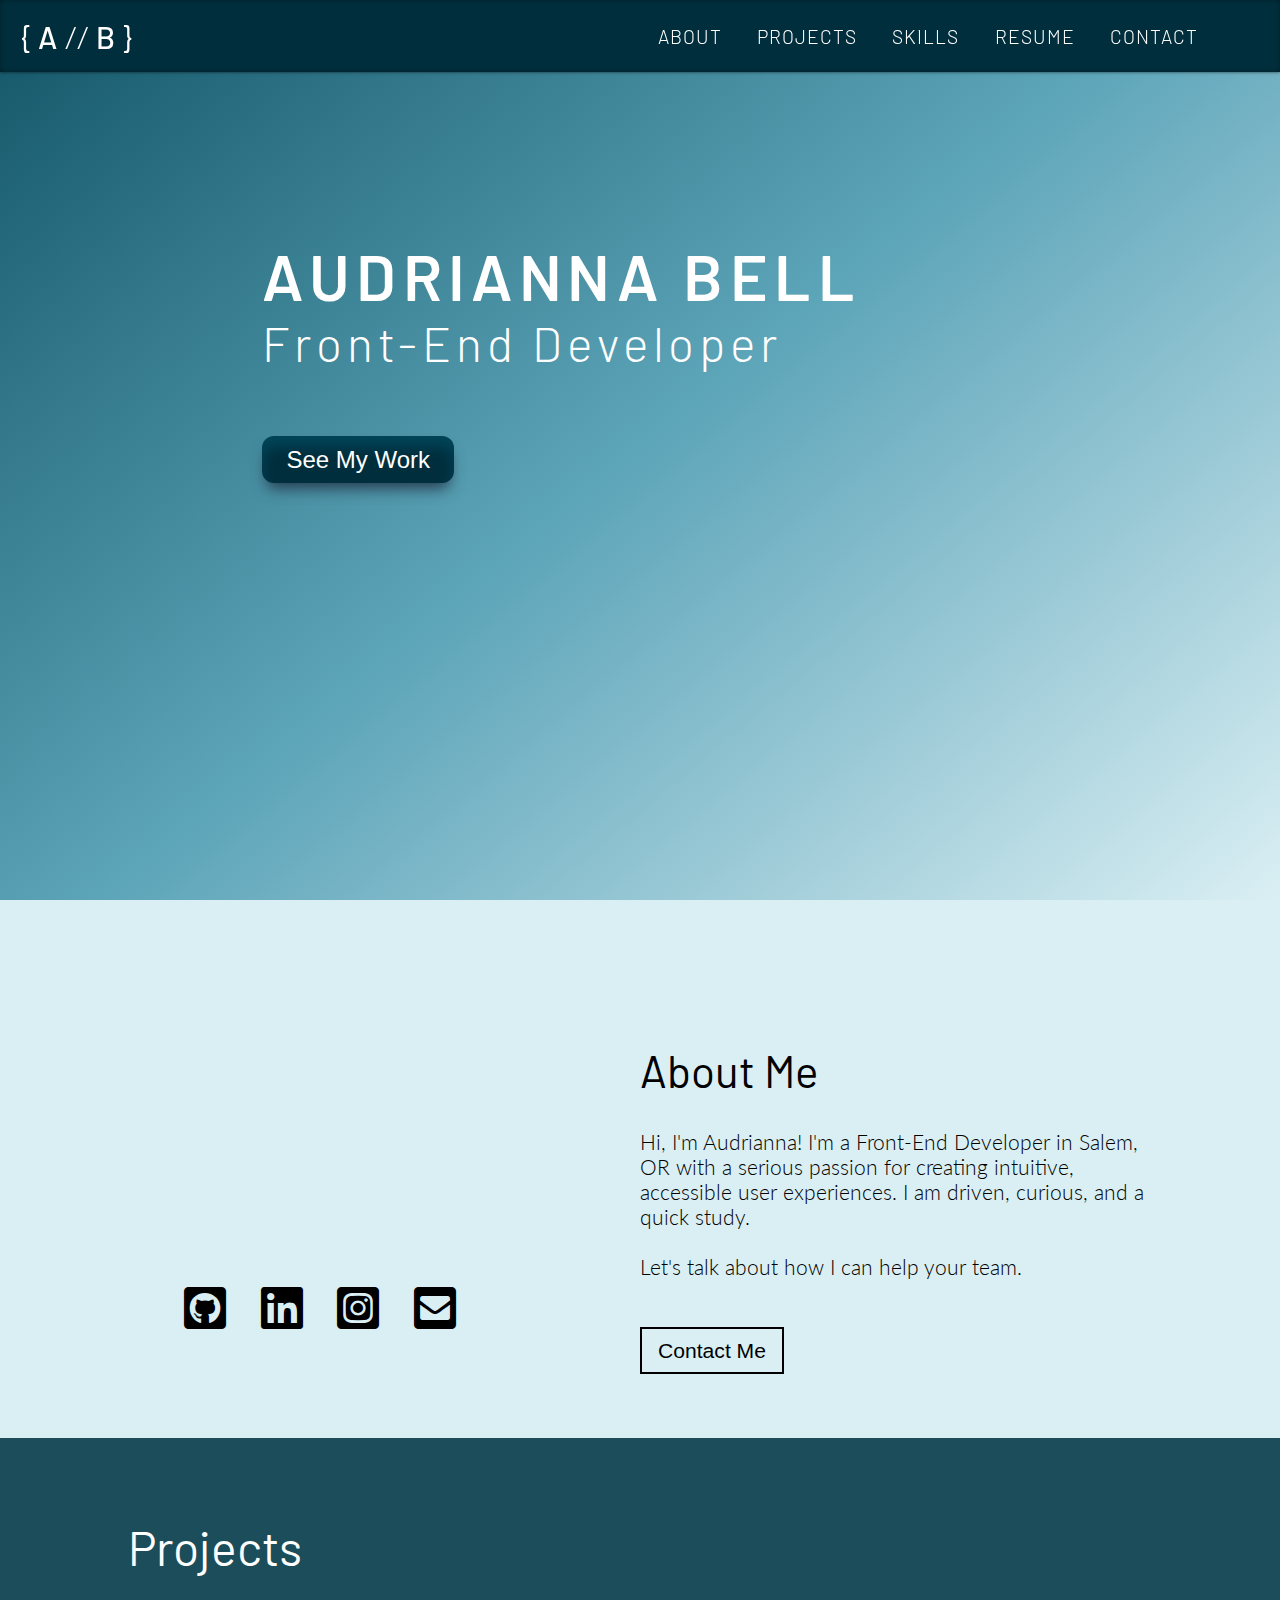
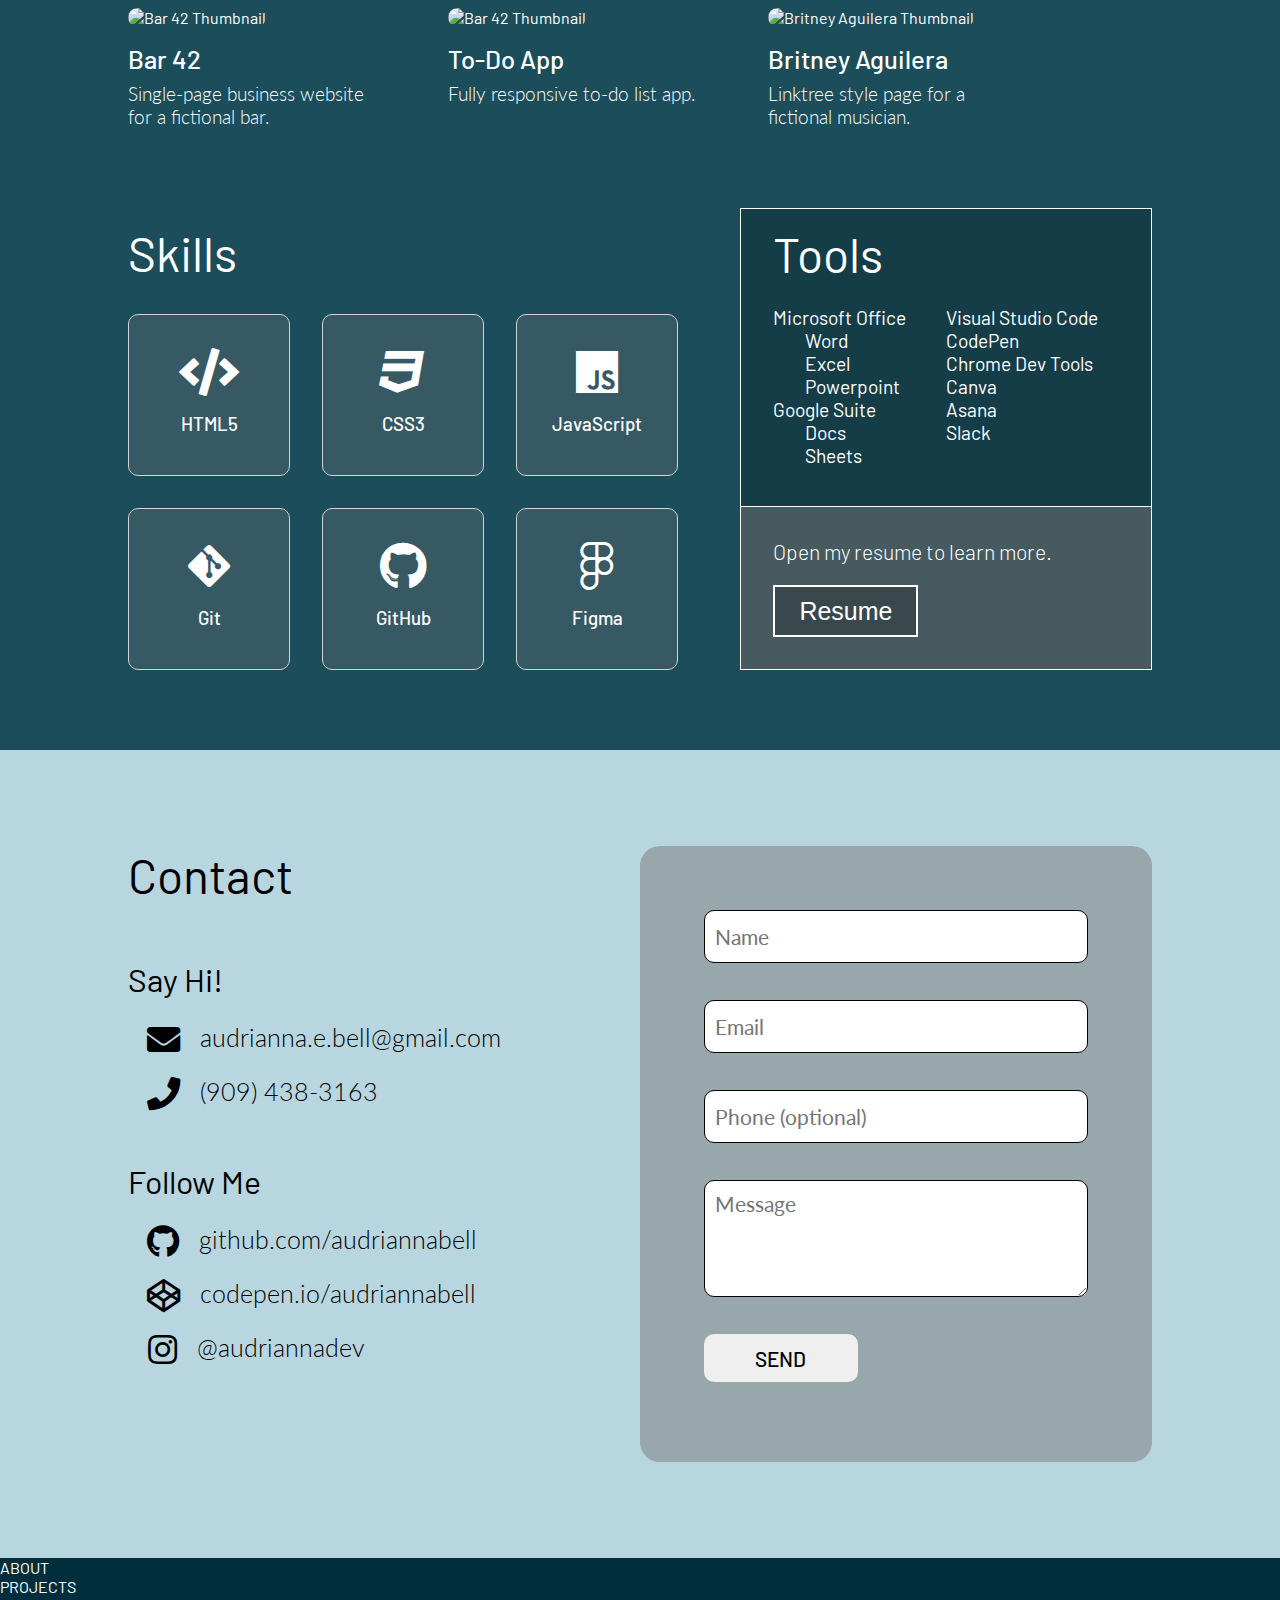
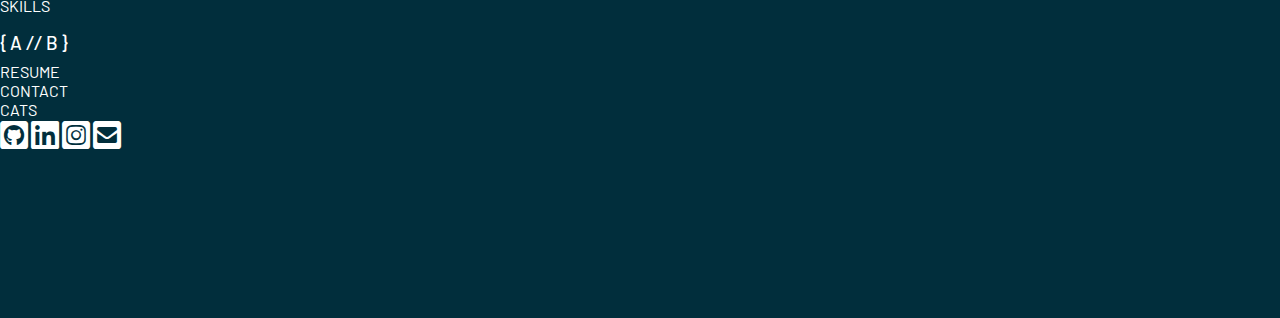
==== commit 0d2e4012: "Add files via upload" ====
--- a/index.html
+++ b/index.html
@@ -67,107 +67,123 @@
             </div>
         </div>
 
-
-        <div class="projects__container" id="projects__container">
-            <h2>Projects</h2>
-            <div class="projects__content">
-                <a href='bar42' target="_blank">
-                <div class= "project__1" >
-                    <img src="Bar42-project.png" alt="Bar 42 Thumbnail">
-                    <h3>Bar 42</h3>
-                    <p>Single-page business website for a fictional bar.</p>
-                </div>
-                </a>
-                <a href="todo" target="_blank">
-                <div class="project__2">
-                    <img src="ToDo-Project.png" alt="Bar 42 Thumbnail">
-                    <h3>To-Do App</h3>
-                    <p>Fully responsive to-do list app.</p>
-                </div>
-                </a>
-                <a href="linktree" target="_blank">
-                <div class="project__3">
-                    <img src="Linktree-project.png" alt="Britney Aguilera Thumbnail">
-                    <h3>Britney Aguilera</h3>
-                    <p>Linktree style page for a fictional musician.</p>
-                </div>
-                </a>
-            </div>
-        </div>
-        <div class="skills__container" id="skills__container">
-            <div class="skills__content">
-                <div class="skills__left">
-                    <h2>Skills</h2>
-                    <div class="skills__icons">
-                        <div class="html">
-                            <i class="fas fa-code fa-3x"></i>
-                            <h3>HTML5</h3>
+        <section class="projects-skills__wrapper">
+            <div class="projects__container" id="projects__container">
+                <h2>Projects</h2>
+                <div class="projects__content">
+                    <a href='bar42' target="_blank">
+                    <div class= "project__1" >
+                        <img src="Bar42-project.png" alt="Bar 42 Thumbnail">
+                        <h3>Bar 42</h3>
+                        <p>Single-page business website for a fictional bar.</p>
+                    </div>
+                    </a>
+                    <a href="todo" target="_blank">
+                    <div class="project__2">
+                        <img src="ToDo-Project.png" alt="Bar 42 Thumbnail">
+                        <h3>To-Do App</h3>
+                        <p>Fully responsive to-do list app.</p>
+                    </div>
+                    </a>
+                    <a href="linktree" target="_blank">
+                    <div class="project__3">
+                        <img src="Linktree-project.png" alt="Britney Aguilera Thumbnail">
+                        <h3>Britney Aguilera</h3>
+                        <p>Linktree style page for a fictional musician.</p>
+                    </div>
+                    </a>
+                </div>
+            </div>
+            <div class="skills__container" id="skills__container">
+                <div class="skills__content">
+                    <div class="skills__left">
+                        <h2>Skills</h2>
+                        <div class="skills__icons">
+                            <div class="html">
+                                <i class="fas fa-code fa-3x"></i>
+                                <h3>HTML5</h3>
+                            </div>
+                            <div class="css">
+                                <i class="fab fa-css3 fa-3x"></i>
+                                <h3>CSS3</h3>
+                            </div>
+                            <div class="javascript">
+                                <i class="fab fa-js fa-3x"></i>
+                                <h3>JavaScript</h3>
+                            </div>
+                            <div class="git">
+                                <i class="fab fa-git-alt fa-3x"></i>
+                                <h3>Git</h3>
+                            </div>
+                            <div class="github">
+                                <i class="fab fa-github fa-3x"></i>
+                                <h3>GitHub</h3>
+                            </div>
+                            <div class="figma">
+                                <i class="fab fa-figma fa-3x"></i>
+                                <h3>Figma</h3>
+                            </div>
                         </div>
-                        <div class="css">
-                            <i class="fab fa-css3 fa-3x"></i>
-                            <h3>CSS3</h3>
+                    </div>
+                    <div class="skills__right">
+                            <h2>Tools</h2>
+                        <div class="tools">
+                            <ul class="col-1">
+                                <li>Microsoft Office</li>
+                                    <div class="indent">
+                                        <li>Word</li>
+                                        <li>Excel</li>
+                                        <li>Powerpoint</li>
+                                    </div>
+                                <li>Google Suite</li>
+                                    <div class="indent">
+                                        <li>Docs</li>
+                                        <li>Sheets</li>
+                                    </div>
+                            </ul>
+                            <ul class="col-2">
+                                <li>Visual Studio Code</li>
+                                <li>CodePen</li>
+                                <li>Chrome Dev Tools</li>
+                                <li>Canva</li>
+                                <li>Asana</li>
+                                <li>Slack</li>
+                            </ul>
                         </div>
-                        <div class="javascript">
-                            <i class="fab fa-js fa-3x"></i>
-                            <h3>JavaScript</h3>
+                        <div class="resume__container">
+                            <h4>Open my resume to learn more.</h4>
+                            <button class="resume__button" href="#">Resume</button>
                         </div>
-                        <div class="git">
-                            <i class="fab fa-git-alt fa-3x"></i>
-                            <h3>Git</h3>
-                        </div>
-                        <div class="github">
-                            <i class="fab fa-github fa-3x"></i>
-                            <h3>GitHub</h3>
-                        </div>
-                        <div class="figma">
-                            <i class="fab fa-figma fa-3x"></i>
-                            <h3>Figma</h3>
-                        </div>
-                    </div>
-                </div>
-                <div class="skills__right">
-                    <div class="tools">
-                    <h2>Tools</h2>
-                    <ul class="col-1">
-                        <li>Microsoft Office</li>
-                            <div class="indent">
-                                <li>Word</li>
-                                <li>Excel</li>
-                                <li>Powerpoint</li>
-                            </div>
-                        <li>Google Suite</li>
-                            <div class="indent">
-                                <li>Docs</li>
-                                <li>Sheets</li>
-                            </div>
-                    </ul>
-                    <ul class="col-2">
-                        <li>Visual Studio Code</li>
-                        <li>CodePen</li>
-                        <li>Chrome Dev Tools</li>
-                        <li>Canva</li>
-                        <li>Asana</li>
-                        <li>Slack</li>
-                    </ul>
-                    </div>
-                    <div class="resume__container">
-                        <h4>Open my resume to learn more.</h4>
-                        <button class="resume__button" href="#">Resume</button>
-                    </div>
-                </div>
-            </div>
-        </div>
+                    </div>
+                </div>
+            </div>
+        </section>
         <div class="contact__container" id="contact__container">
             <div class="contact__content">
                 <div class="contact__text">
-                    <h1>Say Hi!</h1>
-                    <a href="mailto:audrianna.e.bell@gmail.com">audrianna.e.bell@gmail.com</a>
-                    <a href="tel:909-438-3163">(909) 438-3163</a>
-                    <div class="contact__socials">
-                        <a href="https://github.com/audriannabell" target="_blank"><i class="fab fa-github-square fa-3x" alt="github"></i></a>
-                        <a href="https://www.linkedin.com/in/audrianna-bell/" target="_blank"><i class="fab fa-linkedin fa-3x" alt="linkedin"></i></a>
-                        <a href="https://www.instagram.com/audriannadev/" target="_blank"><i class="fab fa-instagram-square fa-3x" alt="instagram"></i></a>
-                    </div>
+                    <h2>Contact</h2>
+                    <h3>Say Hi!</h3>
+                    <a href="mailto:audrianna.e.bell@gmail.com">
+                        <i class="fas fa-envelope fa-xl" alt="email"></i>
+                        <p>audrianna.e.bell@gmail.com</p>
+                    </a>
+                    <a href="tel:909-438-3163">
+                        <i class="fas fa-phone fa-xl" alt="github"></i>
+                        <p>(909) 438-3163</p>
+                    </a>
+                    <h3>Follow Me</h3>
+                    <a href="https://github.com/audriannabell" target="_blank">
+                        <i class="fab fa-github fa-xl" alt="github"></i>
+                        <p>github.com/audriannabell</p>
+                    </a>
+                    <a href="https://codepen.io/audriannabell" target="_blank">
+                        <i class="fab fa-codepen fa-xl" alt="codepen"></i>
+                        <p>codepen.io/audriannabell</p>
+                    </a>
+                    <a href="https://www.instagram.com/audriannadev/" target="_blank">
+                        <i class="fab fa-instagram fa-xl" alt="instagram"></i>
+                        <p>@audriannadev</p>
+                    </a>
                 </div>
                 <div class="form__container">
                     <form action="https://formsubmit.co/audrianna.e.bell@gmail.com" method="POST">
--- a/style.css
+++ b/style.css
@@ -43,6 +43,11 @@
     margin: 0;
     padding: 1rem 0 .5rem 0;
     font-weight: 500;
+}
+
+h4 {
+    font-size: 1.1em;
+    font-weight: 300;
 }
 
 img {
@@ -96,9 +101,19 @@
     gap: 1.3rem;
 }
 
+form input,
+form textarea {
+    border: 1px solid black;
+}
+
+form input:focus, 
+form textarea:focus {
+    outline: 2px solid green;
+}
+
 footer {
     min-height: 40vh;
-    background-color: #012e3c;
+    background-color: rgb(1, 46, 60);
     color: white;
 }
 
@@ -263,16 +278,23 @@
 }
 
 .about__text button {
-    font-size: 1em;
+    font-size: 1.2em;
     padding: .6rem 1rem; 
     margin-top: 3rem;
-
+}
+
+.projects-skills__wrapper {
+    padding: 5rem 10%;    
+    min-height: 80vh;
+    background-color: #1b4d5b;
+    display: flex;
+    flex-direction: column;
+    justify-content: space-between;
+    gap: 5rem;
 }
 
 .skills__container {
-    height: 55vh;
-    padding: 0 10%;
-    background-color: #1b4d5b;
+    color: white;
 }
 
 .skills__content {
@@ -284,38 +306,57 @@
 .skills__left {
     width: 40%;
     height: 100%;
-
 }
 
 .skills__left h2 {
     text-align: start;
-    margin-bottom: 4rem;
+    margin-bottom: 2rem;
     width: 70%;
     margin-top: 0;
+    padding-top: 1rem;
 }
 
 .skills__right {
     width: 40%;
-    height: 80%;
     display: flex;
     flex-direction: column;
     justify-content: space-between;
+    background-color: rgba(0, 0, 0, 0.2);
+    border: 1px solid white;
+}
+
+.skills__right h2 {
+    padding: 1rem 2rem 0 2rem;
+}
+
+.tools {
+    display: grid;
+    grid-template-columns: 1fr 1fr;
+    font-size: 1.2em;
+    font-weight: 400;
+    padding-bottom: 1rem;
+    padding: 0 2rem 1rem 2rem;
+}
+
+.col-1, 
+.col-2 {
+    text-align: start;
+    padding: 0;
+    justify-content: flex-start;
+}
+
+.indent {
+    padding-left: 2rem;
 }
 
 .projects__container {
-    padding-top: 7rem;
-    padding: 0 10%;
-    background-color: #1b4d5b;
-}
-
-.projects__container h2 {
-    font-size: 3em;
+    color: white;
 }
 
 .projects__content {
     display: flex; 
     gap: 4rem;
-    margin-top: 3rem;
+    margin-top: 2rem;
 }
 
 .projects__content h3 {
@@ -335,41 +376,13 @@
     height: 12rem;
 }
 
-.resume__container {
-    height: 30%;
-}
-
-.tools {
-    display: grid;
-    grid-template-columns: 1fr 1fr;
-    grid-template-rows: 1fr;
-    padding: 0 10%;
-    column-gap: 2rem;
-    height: 70%;
-}
-
-.tools h2 {
-    grid-column: 1 / 3;
-    text-align: center;
-}
-
-.col-1, 
-.col-2 {
-    text-align: center;
-}
-
-.col-1 {
-    text-align: start;
-    padding: 0;
-}
-
 .skills__icons {
     display: grid;
     grid-template-rows: 1fr 1fr;
     grid-template-columns: 1fr 1fr 1fr;
     width: 80%;
-    row-gap: 4rem;
-    column-gap: 3rem;
+    row-gap: 2rem;
+    column-gap: 2rem;
 }
 
 .html,
@@ -382,12 +395,37 @@
     flex-direction: column;
     justify-content: center;
     align-items: center;
-    width: 4rem;
-    gap: 1rem;
+    background-color: rgba(120, 120, 120, .3);
+    border: 1px solid lightgray;
+    border-radius: 10px;
+    height: 10rem;
+    width: 10rem;
 }
 
 .projects__content {
     display: flex;
+}
+
+.resume__container {
+    background-color: rgba(120,120,120,.5);
+    font-size: 1.2em;
+    border-top: 1px solid white;
+    padding: 2rem;
+    align-items: center;
+}
+
+.resume__container h4 {
+    margin: 0;
+    padding: 0;
+    padding-bottom: 1em;
+}
+
+.resume__container button {
+    color: white;
+    font-size: 1.3em;
+    font-weight: 300;
+    border: 2px solid white;
+    background-color: rgba(0, 0, 0, 0.2);
 }
 
 img {
@@ -397,27 +435,45 @@
 .contact__container {
     background-color: #B8D6DF;
 }
-.contact__content h1 {
-    font-weight: 500;
+
+.contact__content {
+    display: flex;
+    padding: 6rem 10%;
+}
+
+.contact__text h3 {
+    font-size: 2em;
+    padding: 0;
+    margin: 0;
+    font-weight: 400;
+    margin-top: 2rem;
 }
 
 .contact__text {
-    display: flex;
-    flex-direction: column;
-    gap: 1rem;
-    padding: 1rem 0 2rem 0;
-    text-align: center;
+    width: 50%;
+    display: flex;
+    flex-direction: column;
+    gap: 1.5rem;
 }
 
 .contact__text a {
     font-family: 'Barlow', sans-serif;
     text-decoration: none;
-    font-size: 1.6em;
+    font-size: 1.3em;
     font-weight: 400;
-}
-
-.contact__socials {
-    display: none;
+    display: flex;
+    gap: 2rem;
+    align-items: flex-end;
+}
+
+.contact__text i {
+    transform: scale(1.6);
+    padding-left: 1.2rem;
+}
+
+.contact__text a:hover, 
+.contact__text i:hover {
+    color: grey;
 }
 
 .form__container {
@@ -426,8 +482,10 @@
     justify-content: center;
     align-items: center;
     gap: .5rem;
-    margin-bottom: 8vh;
-    padding-bottom: 2rem;
+    padding: 4rem 0;
+    width: 50%;
+    border-radius: 20px;
+    background-color: rgba(120, 120, 120, .5);
 }
 
 #message {
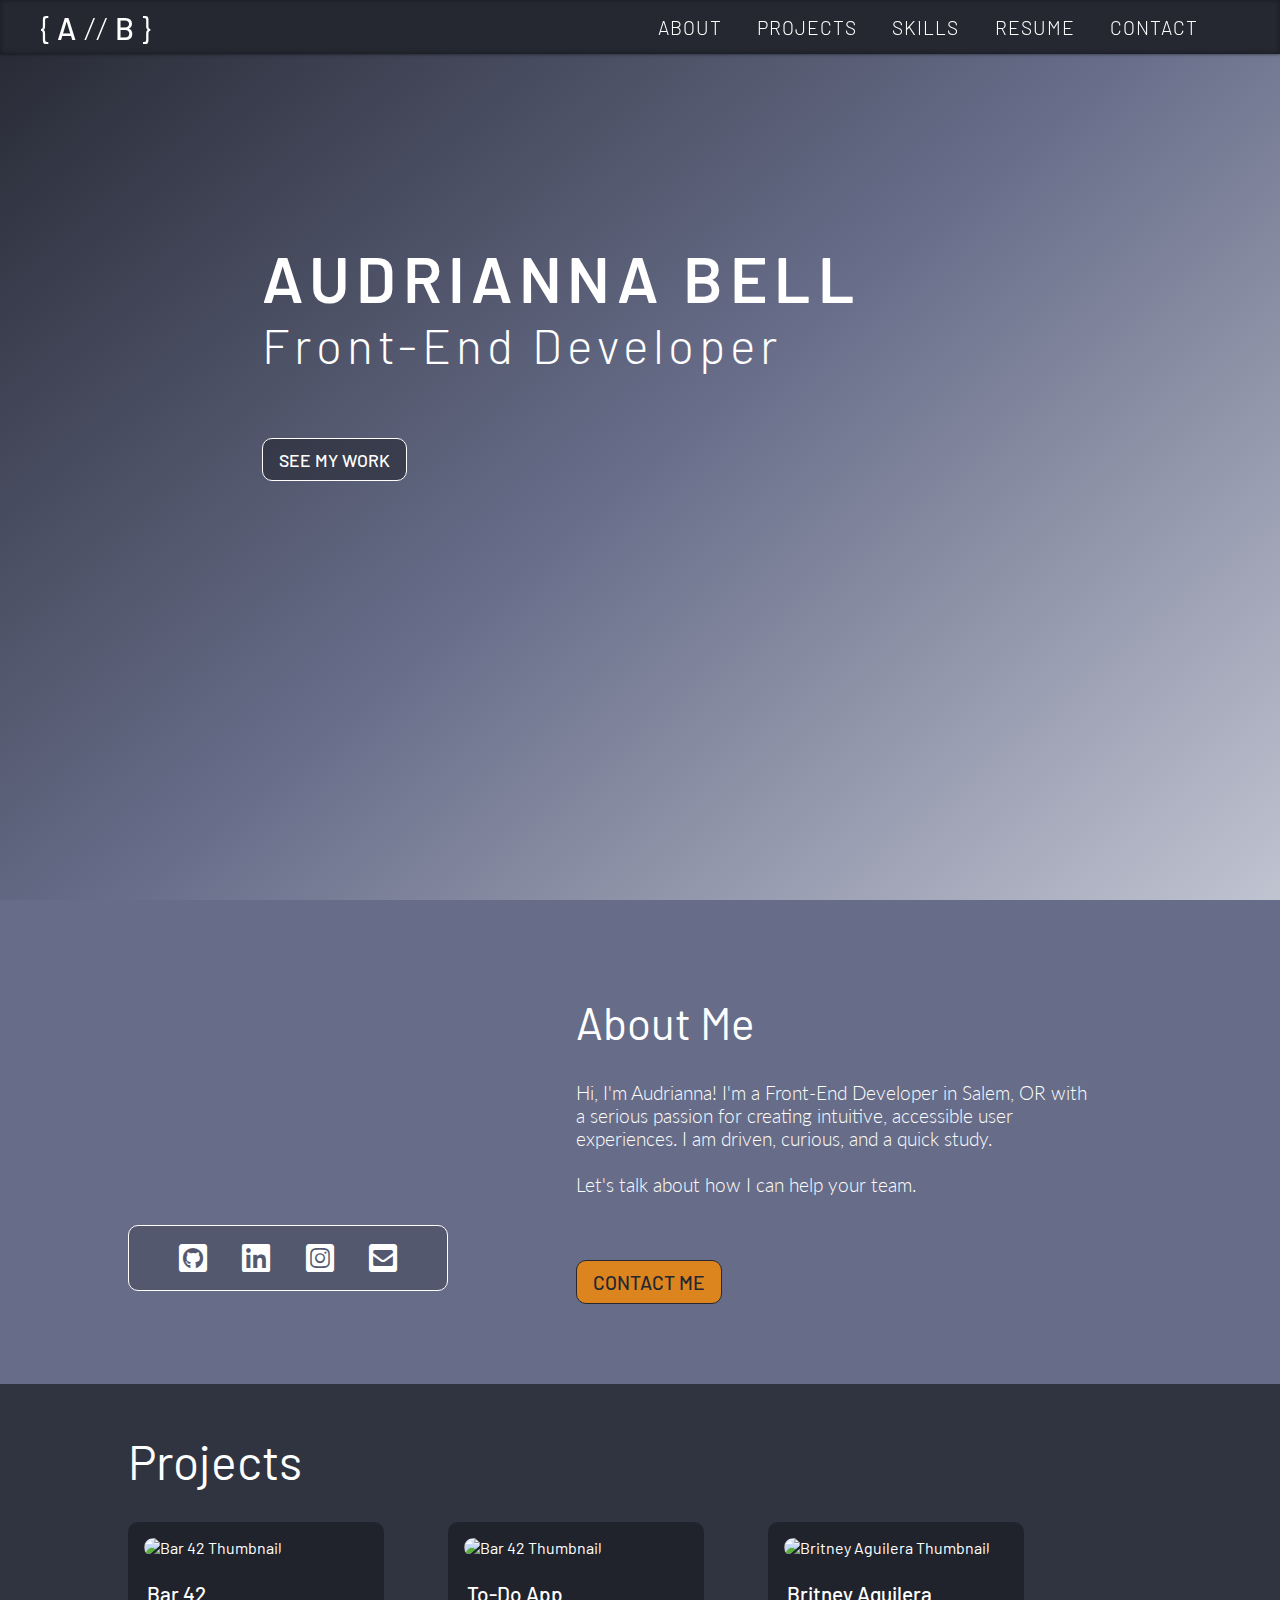
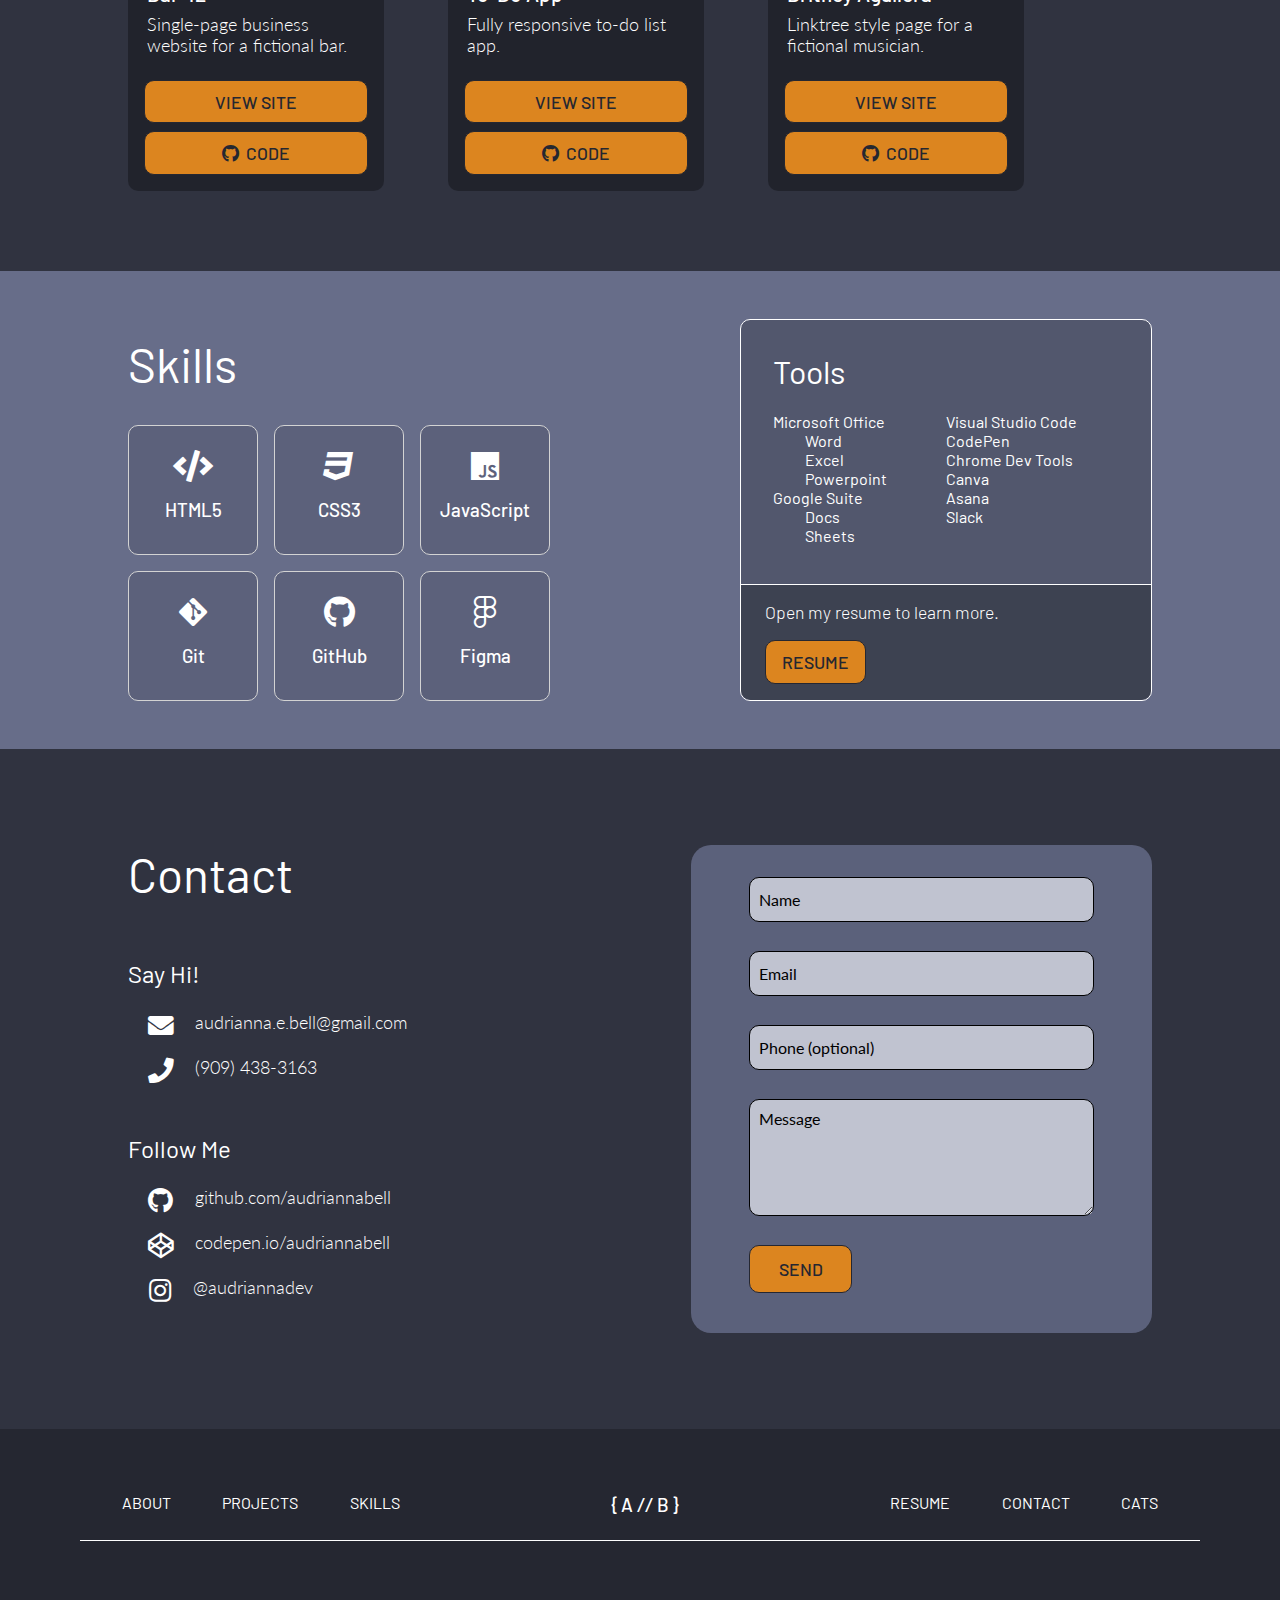
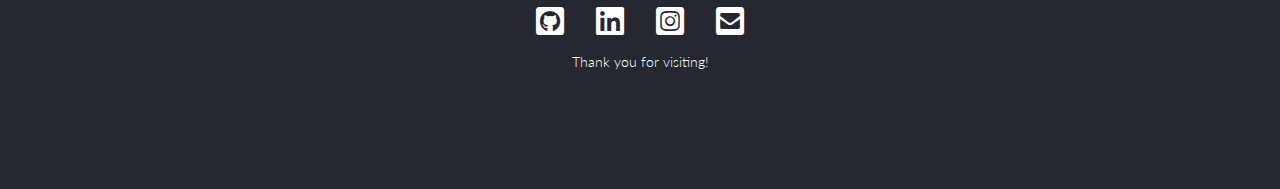
==== commit eff3dea1: "Add files via upload" ====
--- a/index.html
+++ b/index.html
@@ -6,9 +6,6 @@
     <meta name="viewport" content="width=device-width, initial-scale=1.0">
     <title>Audrianna Bell - Front-End Developer</title>
     <link rel="stylesheet" href="style.css">
-    <!---
-    <link rel="stylesheet" href="https://cdn.jsdelivr.net/npm/bootstrap@5.1.3/dist/css/bootstrap.min.css" integrity="sha384-1BmE4kWBq78iYhFldvKuhfTAU6auU8tT94WrHftjDbrCEXSU1oBoqyl2QvZ6jIW3" crossorigin="anonymous">
-    -->
     <link rel="stylesheet" href="https://use.fontawesome.com/releases/v5.15.4/css/all.css">
     <link rel="stylesheet" href="https://use.fontawesome.com/releases/v5.15.4/css/v4-shims.css">
     <link rel="preconnect" href="https://fonts.gstatic.com" crossorigin>
@@ -52,10 +49,10 @@
                 <div class="about__left">
                     <div class="about__photo"></div>
                     <div class="about__socials">
-                        <a href="https://github.com/audriannabell" target="_blank"><i class="fab fa-github-square fa-3x" alt="github"></i></a>
-                        <a href="https://www.linkedin.com/in/audrianna-bell/" target="_blank"><i class="fab fa-linkedin fa-3x" alt="linkedin"></i></a>
-                        <a href="https://www.instagram.com/audriannadev/" target="_blank"><i class="fab fa-instagram-square fa-3x" alt="instagram"></i></a>
-                        <a href="mailto:audrianna.e.bell@gmail.com"><i class="fas fa-envelope-square fa-3x" alt="email"></i></a>
+                        <a href="https://github.com/audriannabell" target="_blank"><i class="fab fa-github-square fa-2x" alt="github"></i></a>
+                        <a href="https://www.linkedin.com/in/audrianna-bell/" target="_blank"><i class="fab fa-linkedin fa-2x" alt="linkedin"></i></a>
+                        <a href="https://www.instagram.com/audriannadev/" target="_blank"><i class="fab fa-instagram-square fa-2x" alt="instagram"></i></a>
+                        <a href="mailto:audrianna.e.bell@gmail.com"><i class="fas fa-envelope-square fa-2x" alt="email"></i></a>
                     </div>
                 </div>
                 <div class="about__text">
@@ -66,32 +63,42 @@
                 </div>
             </div>
         </div>
-
-        <section class="projects-skills__wrapper">
             <div class="projects__container" id="projects__container">
                 <h2>Projects</h2>
                 <div class="projects__content">
-                    <a href='bar42' target="_blank">
                     <div class= "project__1" >
-                        <img src="Bar42-project.png" alt="Bar 42 Thumbnail">
-                        <h3>Bar 42</h3>
-                        <p>Single-page business website for a fictional bar.</p>
-                    </div>
-                    </a>
-                    <a href="todo" target="_blank">
+                        <a href='bar42' target="_blank">
+                            <img src="Bar42-project.png" alt="Bar 42 Thumbnail">
+                            <h3>Bar 42</h3>
+                            <p>Single-page business website for a fictional bar.</p>
+                            <div class="project__buttons">
+                                <a href='bar42' target="_blank"><button>View Site</button></a>
+                                <a href='#' target="_blank"><button><i class="fab fa-github"></i>Code</button></a>
+                            </div>
+                        </a>
+                    </div>
                     <div class="project__2">
-                        <img src="ToDo-Project.png" alt="Bar 42 Thumbnail">
-                        <h3>To-Do App</h3>
-                        <p>Fully responsive to-do list app.</p>
-                    </div>
-                    </a>
-                    <a href="linktree" target="_blank">
+                        <a href='todo' target="_blank">
+                            <img src="ToDo-Project.png" alt="Bar 42 Thumbnail">
+                            <h3>To-Do App</h3>
+                            <p>Fully responsive to-do list app.</p>
+                            <div class="project__buttons">
+                                <a href='todo' target="_blank"><button>View Site</button></a>
+                                <a href='#' target="_blank"><button><i class="fab fa-github"></i>Code</button></a>
+                            </div>
+                        </a>
+                    </div>
                     <div class="project__3">
-                        <img src="Linktree-project.png" alt="Britney Aguilera Thumbnail">
-                        <h3>Britney Aguilera</h3>
-                        <p>Linktree style page for a fictional musician.</p>
-                    </div>
-                    </a>
+                        <a href='linktree' target="_blank">
+                            <img src="Linktree-project.png" alt="Britney Aguilera Thumbnail">
+                            <h3>Britney Aguilera</h3>
+                            <p>Linktree style page for a fictional musician.</p>
+                            <div class="project__buttons">
+                                <a href='linktree' target="_blank"><button>View Site</button></a>
+                                <a href='#' target="_blank"><button><i class="fab fa-github"></i>Code</button></a>
+                            </div>
+                        </a>
+                    </div>
                 </div>
             </div>
             <div class="skills__container" id="skills__container">
@@ -100,27 +107,27 @@
                         <h2>Skills</h2>
                         <div class="skills__icons">
                             <div class="html">
-                                <i class="fas fa-code fa-3x"></i>
+                                <i class="fas fa-code fa-2x"></i>
                                 <h3>HTML5</h3>
                             </div>
                             <div class="css">
-                                <i class="fab fa-css3 fa-3x"></i>
+                                <i class="fab fa-css3 fa-2x"></i>
                                 <h3>CSS3</h3>
                             </div>
                             <div class="javascript">
-                                <i class="fab fa-js fa-3x"></i>
+                                <i class="fab fa-js fa-2x"></i>
                                 <h3>JavaScript</h3>
                             </div>
                             <div class="git">
-                                <i class="fab fa-git-alt fa-3x"></i>
+                                <i class="fab fa-git-alt fa-2x"></i>
                                 <h3>Git</h3>
                             </div>
                             <div class="github">
-                                <i class="fab fa-github fa-3x"></i>
+                                <i class="fab fa-github fa-2x"></i>
                                 <h3>GitHub</h3>
                             </div>
                             <div class="figma">
-                                <i class="fab fa-figma fa-3x"></i>
+                                <i class="fab fa-figma fa-2x"></i>
                                 <h3>Figma</h3>
                             </div>
                         </div>
@@ -157,7 +164,6 @@
                     </div>
                 </div>
             </div>
-        </section>
         <div class="contact__container" id="contact__container">
             <div class="contact__content">
                 <div class="contact__text">
@@ -215,8 +221,10 @@
             <a href="https://www.instagram.com/audriannadev/" target="_blank"><i class="fab fa-instagram-square fa-2x" alt="instagram"></i></a>
             <a href="mailto:audrianna.e.bell@gmail.com"><i class="fas fa-envelope-square fa-2x" alt="email"></i></a>
         </div>
+        <div class="footer__note">
+            <p>Thank you for visiting!</p>
+        </div>
     </footer>
 </body>
 <script src="script.js"></script>
-<script src="https://cdn.jsdelivr.net/npm/bootstrap@5.1.3/dist/js/bootstrap.bundle.min.js" integrity="sha384-ka7Sk0Gln4gmtz2MlQnikT1wXgYsOg+OMhuP+IlRH9sENBO0LRn5q+8nbTov4+1p" crossorigin="anonymous"></script>
 </html>--- a/style.css
+++ b/style.css
@@ -1,3 +1,4 @@
+
 a {
     text-decoration: none;
     color: inherit;
@@ -17,11 +18,17 @@
     top: 0;
 }
 
-button {
-    border: 2px solid black;
-    background-color: transparent;
-    font-size: 1.5em;
-    padding: .6rem 1.5rem;
+button,
+#submit {
+    text-transform: uppercase;
+    font-size: 1.1em;
+    font-family: 'Barlow', sans-serif;
+    font-weight: 500;
+    background-color: #dc851f;
+    border-radius: 10px;
+    color: rgb(37,39,49);
+    border: 1px solid rgb(37,39,49);
+    padding: .6rem 1rem;
 }
 
 h1 {
@@ -55,17 +62,31 @@
 }
 
 input {
-    height: 2rem;
+    height: 1.5rem;
 }
 
 input, 
 textarea {
     font-family: 'Lato', sans-serif;
-    font-size: 1.3em;
+    font-size: 1em;
     padding: .6rem;
-    margin-bottom: 1rem;
-    border-radius: 10px;
-
+    margin-bottom: .5rem;
+    border-radius: 10px;
+    background-color: rgb(192,195,208);
+    
+}
+
+::placeholder { /* Chrome, Firefox, Opera, Safari 10.1+ */
+    color: black;
+    opacity: 1; /* Firefox */
+  }
+  
+  :-ms-input-placeholder { /* Internet Explorer 10-11 */
+    color: black;
+  }
+  
+  ::-ms-input-placeholder { /* Microsoft Edge */
+    color: black;
 }
 
 header nav {
@@ -79,7 +100,7 @@
     letter-spacing: 1px;
     font-size: 1.2em;
     z-index: 9999;
-    background-color: #012e3c;
+    background-color: rgb(37,39,49);
     color: white;
     box-shadow: rgba(0, 0, 0, 0.65) 0 0 .2rem, rgba(0, 0, 0, 0.35) 0 0 .3rem inset;
 }
@@ -88,7 +109,7 @@
 p {
     margin: 0;
     padding: 0;
-    font-size: 1.2em;
+    font-size: 1.1em;
     font-family: 'Lato', sans-serif;
     font-weight: 300;
 }
@@ -113,8 +134,21 @@
 
 footer {
     min-height: 40vh;
-    background-color: rgb(1, 46, 60);
-    color: white;
+    background-color: rgb(37,39,49);
+    color: white;
+}
+
+footer nav {
+    display: flex;
+    justify-content: space-around;
+    padding: 4rem 1rem 1.5rem 1rem;
+    margin: 0 5rem;
+    border-bottom: 1px solid white;
+}
+
+footer nav .initials h3{
+    padding: 0 10rem;
+    margin: 0;
 }
 
 footer .ifab, 
@@ -124,6 +158,20 @@
 
 footer li {
     text-transform: uppercase;
+}
+
+footer .socials {
+    display: flex;
+    justify-content: center;
+    gap: 2rem;
+    margin-top: 4rem;
+    padding-bottom: 1rem;
+}
+
+.footer__note {
+    font-size: .8em;
+    padding-bottom: 4rem;
+    text-align: center;
 }
 
 ul,
@@ -134,7 +182,7 @@
 .initials h1 {
     font-size: 1.6em;
     padding-left: 10%;
-    width: 8rem;
+    width: 10rem;
 }
 
 .initials h1:hover {
@@ -155,6 +203,8 @@
     align-items: center;
     width: 45%;
     margin-right: 5%;
+    height: 100%;
+    margin: 0 5%
 }
 
 .nav-links li {
@@ -165,6 +215,7 @@
     padding: .3rem .5rem;
 }
 
+
 .burger {
     display: none;
     padding-right: 10%;
@@ -173,15 +224,16 @@
 .burger div {
     width: 25px;
     height: 3px;
+    background-color: white;
     margin: 5px 0;
     transition: all 0.3s ease;
 }
+
 .hero__container {
     height: 100vh;
     top: 0;
-    background: linear-gradient(140deg, #125567, #5da5b9, #daeff4);
-    color: white;
-    /*background-image: url(image-from-rawpixel-id-3282793-original.jpg);*/
+    background: linear-gradient(140deg, rgb(37,39,49),rgb(103,109,137), rgb(192,195,208));
+    color: white;
     background-size: cover;
 }
 
@@ -222,12 +274,9 @@
 
 .hero__text button{
     margin-top: 4rem;
-    aspect-ratio: none;
-    background-color: #012e3c;
-    color: white;
-    border: none;
-    border-radius: 12px;
-    box-shadow: rgb(38, 57, 77) 0px 10px 15px -5px, rgba(5,168,219, 0.2) 0 10px 15px 0 inset;
+    background-color: rgba(37,39,49, .6);
+    color: white;
+    border: 1px solid white;
 }
 
 
@@ -237,7 +286,8 @@
     align-items: center;
     padding: 4rem 10%;
     min-height: 35vh;
-    background-color: #daeff4;
+    background-color: rgb(103,109,137);
+    color: white;
 }
 
 .about__content {
@@ -245,23 +295,26 @@
     display: flex;
     justify-content: center;
     gap: 8rem;
-
 }
 
 .about__left {
     margin: 0;
+    justify-content: center;
+    align-items: center;
 }
 
 .about__socials {
     display: flex;
     justify-content: space-around;
-    padding: 0 10%;
-    margin-top: 4rem;
-    height: 100%;
+    padding: 1rem 10%;
+    margin-top: 2rem;
+    border: 1px solid white;
+    background-color: rgba(37,39,49, .3);
+    border-radius: 10px;
 }
 
 .about__photo {
-    width: 30vw;
+    min-width: 30vw;
     aspect-ratio: 3 / 2;
     background-size: cover;
     background-image: url("clement-helardot-95YRwf6CNw8-unsplash.jpg");
@@ -273,28 +326,94 @@
 }
 
 .about__text h2 {
-    margin: 5rem 0 2rem 0;
+    margin: 1rem 0 2rem 0;
     font-size: 2.5em;
 }
 
 .about__text button {
-    font-size: 1.2em;
-    padding: .6rem 1rem; 
-    margin-top: 3rem;
-}
-
-.projects-skills__wrapper {
-    padding: 5rem 10%;    
-    min-height: 80vh;
-    background-color: #1b4d5b;
-    display: flex;
-    flex-direction: column;
-    justify-content: space-between;
-    gap: 5rem;
-}
-
+    margin-top: 2rem;
+}
+
+.projects__container,
 .skills__container {
-    color: white;
+    padding: 3rem 10%;    
+}
+
+.projects__container {  
+    padding-bottom: 5rem;
+    min-height: 30vh;
+    background-color: rgb(48,51,64);
+    color: white;
+}
+
+.projects__content {
+    display: flex;
+    padding: 0;
+    justify-content: flex-start;
+    gap: 4rem;
+    margin-top: 2rem;
+}
+
+.projects__content button {
+    width: 100%;
+}
+
+.project__1, 
+.project__2, 
+.project__3 {
+    background-color: rgba(0,0,0,.3);
+    width: 14rem;
+    border-radius: 10px;
+    display: flex;
+    flex-direction: column;
+    justify-content: center;
+    align-items: center;
+    padding: 1rem;
+}
+
+.projects__content img{
+    border-radius: 10px;
+    height: 14rem;
+    aspect-ratio: 1 / 1;
+    margin-bottom: .5rem;
+    cursor: pointer;
+}
+
+.projects__content h3 {
+    font-size: 1.3em;
+}
+
+.projects__content h3,
+.projects__content p {
+    align-self: flex-start;
+    padding-left: .2rem;
+    cursor: default;
+}
+
+.projects__content button {
+    cursor: pointer;
+}
+
+
+.project__buttons {
+    display: flex;
+    flex-direction: column;
+    gap: .5rem;
+    margin-top: 1rem;
+    width: 100%;
+}
+
+.project__buttons i {
+    margin-right: .4rem;
+}
+
+.todo a {
+    display: flex;
+}
+
+.skills__container {
+    color: white;
+    background-color: rgb(103,109,137);
 }
 
 .skills__content {
@@ -321,18 +440,21 @@
     display: flex;
     flex-direction: column;
     justify-content: space-between;
-    background-color: rgba(0, 0, 0, 0.2);
+    background-color: rgba(0, 0, 0, .2);
     border: 1px solid white;
+    border-radius: 10px;
 }
 
 .skills__right h2 {
-    padding: 1rem 2rem 0 2rem;
+    padding: 2rem;
+    padding-bottom: 0;
+    font-size: 2em;
 }
 
 .tools {
     display: grid;
     grid-template-columns: 1fr 1fr;
-    font-size: 1.2em;
+    font-size: 1em;
     font-weight: 400;
     padding-bottom: 1rem;
     padding: 0 2rem 1rem 2rem;
@@ -347,33 +469,6 @@
 
 .indent {
     padding-left: 2rem;
-}
-
-.projects__container {
-    color: white;
-}
-
-.projects__content {
-    display: flex; 
-    gap: 4rem;
-    margin-top: 2rem;
-}
-
-.projects__content h3 {
-    font-size: 1.6em;
-}
-
-.project__1 , 
-.project__2 , 
-.project__3  {
-    width: 20vw;
-}
-
-.project__1 img, 
-.project__2 img, 
-.project__3 img {
-    border-radius: 10px;
-    height: 12rem;
 }
 
 .skills__icons {
@@ -381,8 +476,8 @@
     grid-template-rows: 1fr 1fr;
     grid-template-columns: 1fr 1fr 1fr;
     width: 80%;
-    row-gap: 2rem;
-    column-gap: 2rem;
+    row-gap: 1rem;
+    column-gap: 1rem;
 }
 
 .html,
@@ -395,37 +490,26 @@
     flex-direction: column;
     justify-content: center;
     align-items: center;
-    background-color: rgba(120, 120, 120, .3);
+    background-color: rgba(0,0,0, .1);
     border: 1px solid lightgray;
     border-radius: 10px;
-    height: 10rem;
-    width: 10rem;
-}
-
-.projects__content {
-    display: flex;
+    height: 8rem;
+    width: 8rem;
 }
 
 .resume__container {
-    background-color: rgba(120,120,120,.5);
-    font-size: 1.2em;
+    background-color: rgba(48,51,64,.6);
+    font-size: 1em;
     border-top: 1px solid white;
-    padding: 2rem;
-    align-items: center;
+    padding: 1rem 1.5rem;
+    align-items: center;
+    border-radius: 0 0 10px 10px;
 }
 
 .resume__container h4 {
     margin: 0;
     padding: 0;
     padding-bottom: 1em;
-}
-
-.resume__container button {
-    color: white;
-    font-size: 1.3em;
-    font-weight: 300;
-    border: 2px solid white;
-    background-color: rgba(0, 0, 0, 0.2);
 }
 
 img {
@@ -433,16 +517,17 @@
     max-width: 15rem;
 }
 .contact__container {
-    background-color: #B8D6DF;
+    background-color: rgb(48,51,64);
 }
 
 .contact__content {
     display: flex;
     padding: 6rem 10%;
+    color: white;
 }
 
 .contact__text h3 {
-    font-size: 2em;
+    font-size: 1.5em;
     padding: 0;
     margin: 0;
     font-weight: 400;
@@ -450,7 +535,7 @@
 }
 
 .contact__text {
-    width: 50%;
+    width: 55%;
     display: flex;
     flex-direction: column;
     gap: 1.5rem;
@@ -459,7 +544,7 @@
 .contact__text a {
     font-family: 'Barlow', sans-serif;
     text-decoration: none;
-    font-size: 1.3em;
+    font-size: 1em;
     font-weight: 400;
     display: flex;
     gap: 2rem;
@@ -482,10 +567,10 @@
     justify-content: center;
     align-items: center;
     gap: .5rem;
-    padding: 4rem 0;
-    width: 50%;
+    padding: 2rem 0;
+    width: 45%;
     border-radius: 20px;
-    background-color: rgba(120, 120, 120, .5);
+    background-color: rgba(103,109,137, .8);
 }
 
 #message {
@@ -494,11 +579,7 @@
 
 #submit {
     height: 3rem;
-    width: 40%;
-    text-transform: uppercase;
-    font-family: 'Barlow', sans-serif;
-    font-weight: 500;
-    border:none;
+    width: 30%;
 }
 
 @media (max-width: 500px) {
@@ -570,6 +651,38 @@
     }
 }
 
-@media (min-width: 900px) {
+/*large screens*/
+
+@media (min-height: 900px) {
+
+    .about__container {
+        padding: 5rem 0;
+    }
+
+    .about__content {
+        justify-content: flex-start;
+        padding: 0 10%;
+    }
+
+    .about__left {
+        padding: 0;
+    }
+
+    header nav {
+        height: 6vh;
+    }
+
+    .about__photo {
+        max-height: 100%;
+        min-width: 25vw;
+    }
+
+    .about__text {
+        width: 50%;
+    }
+
+    .about__text button {
+        margin-top: 4rem;
+    }
 
 }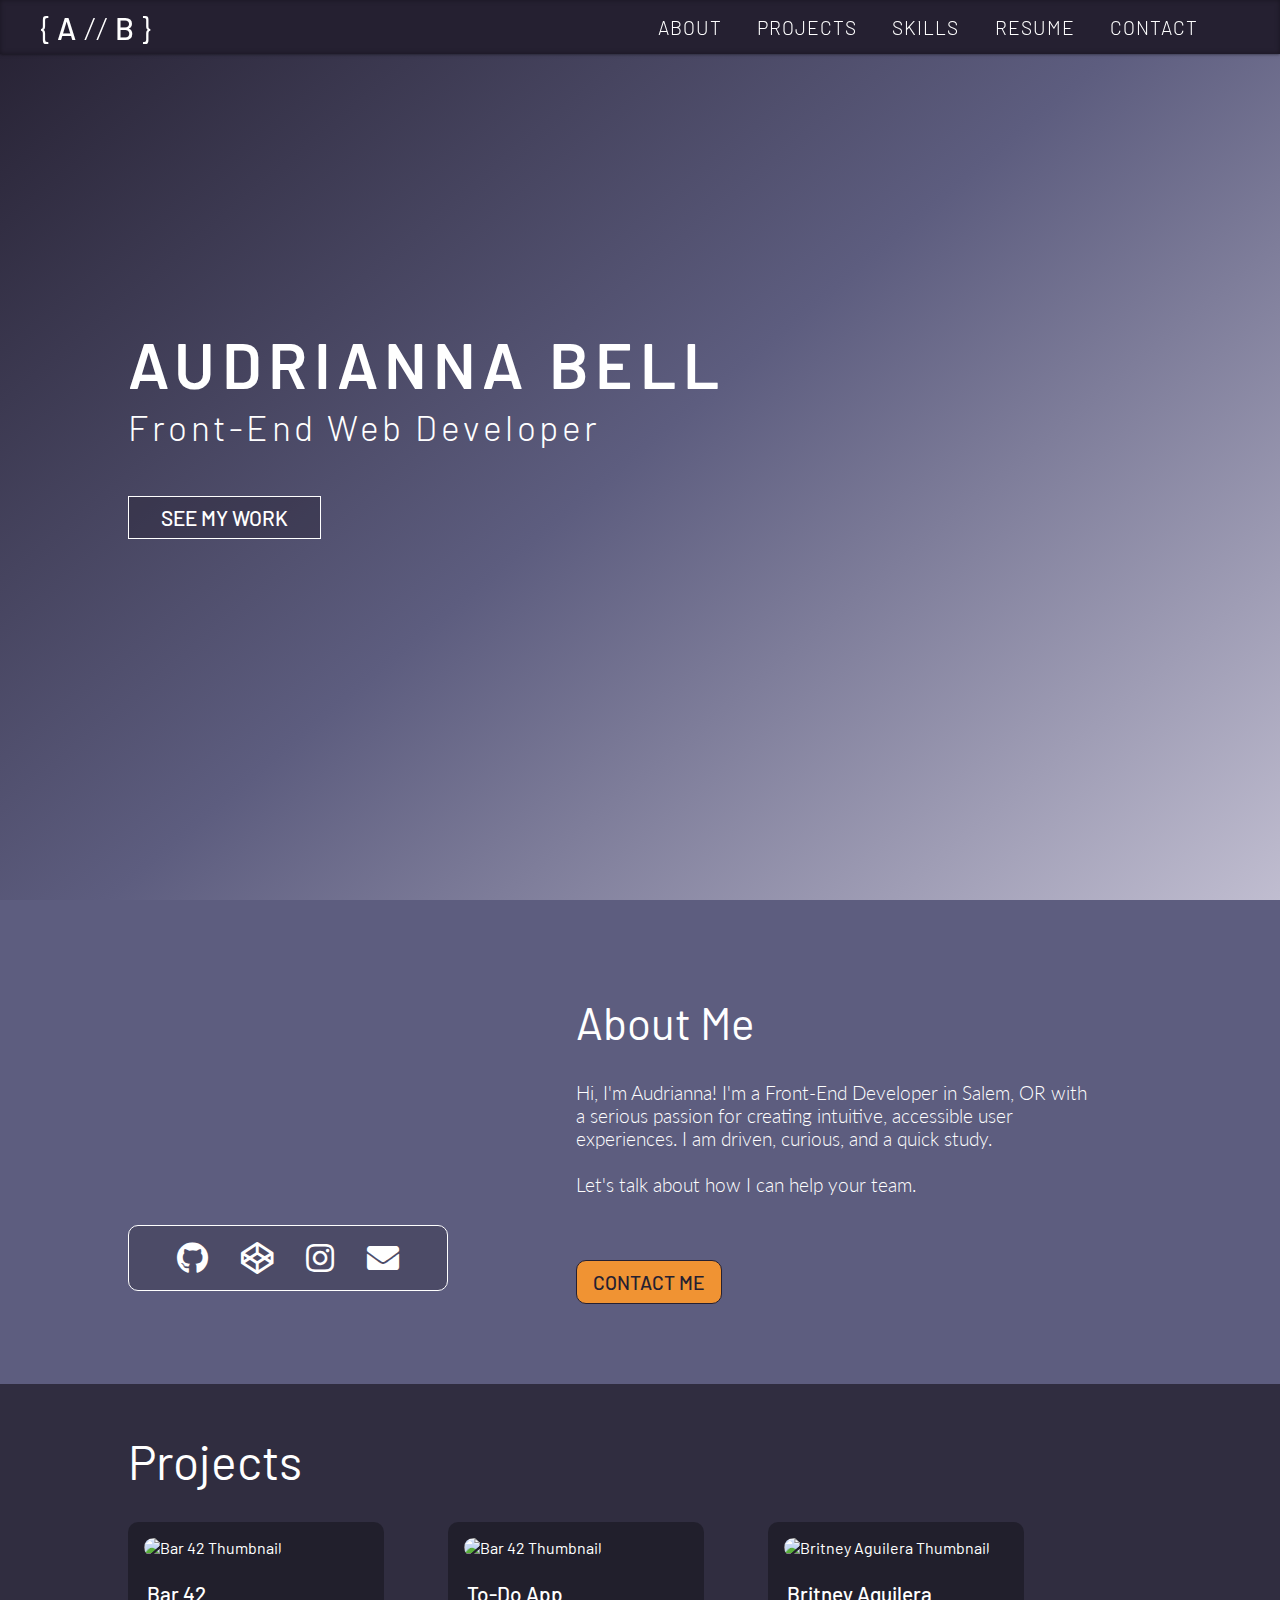
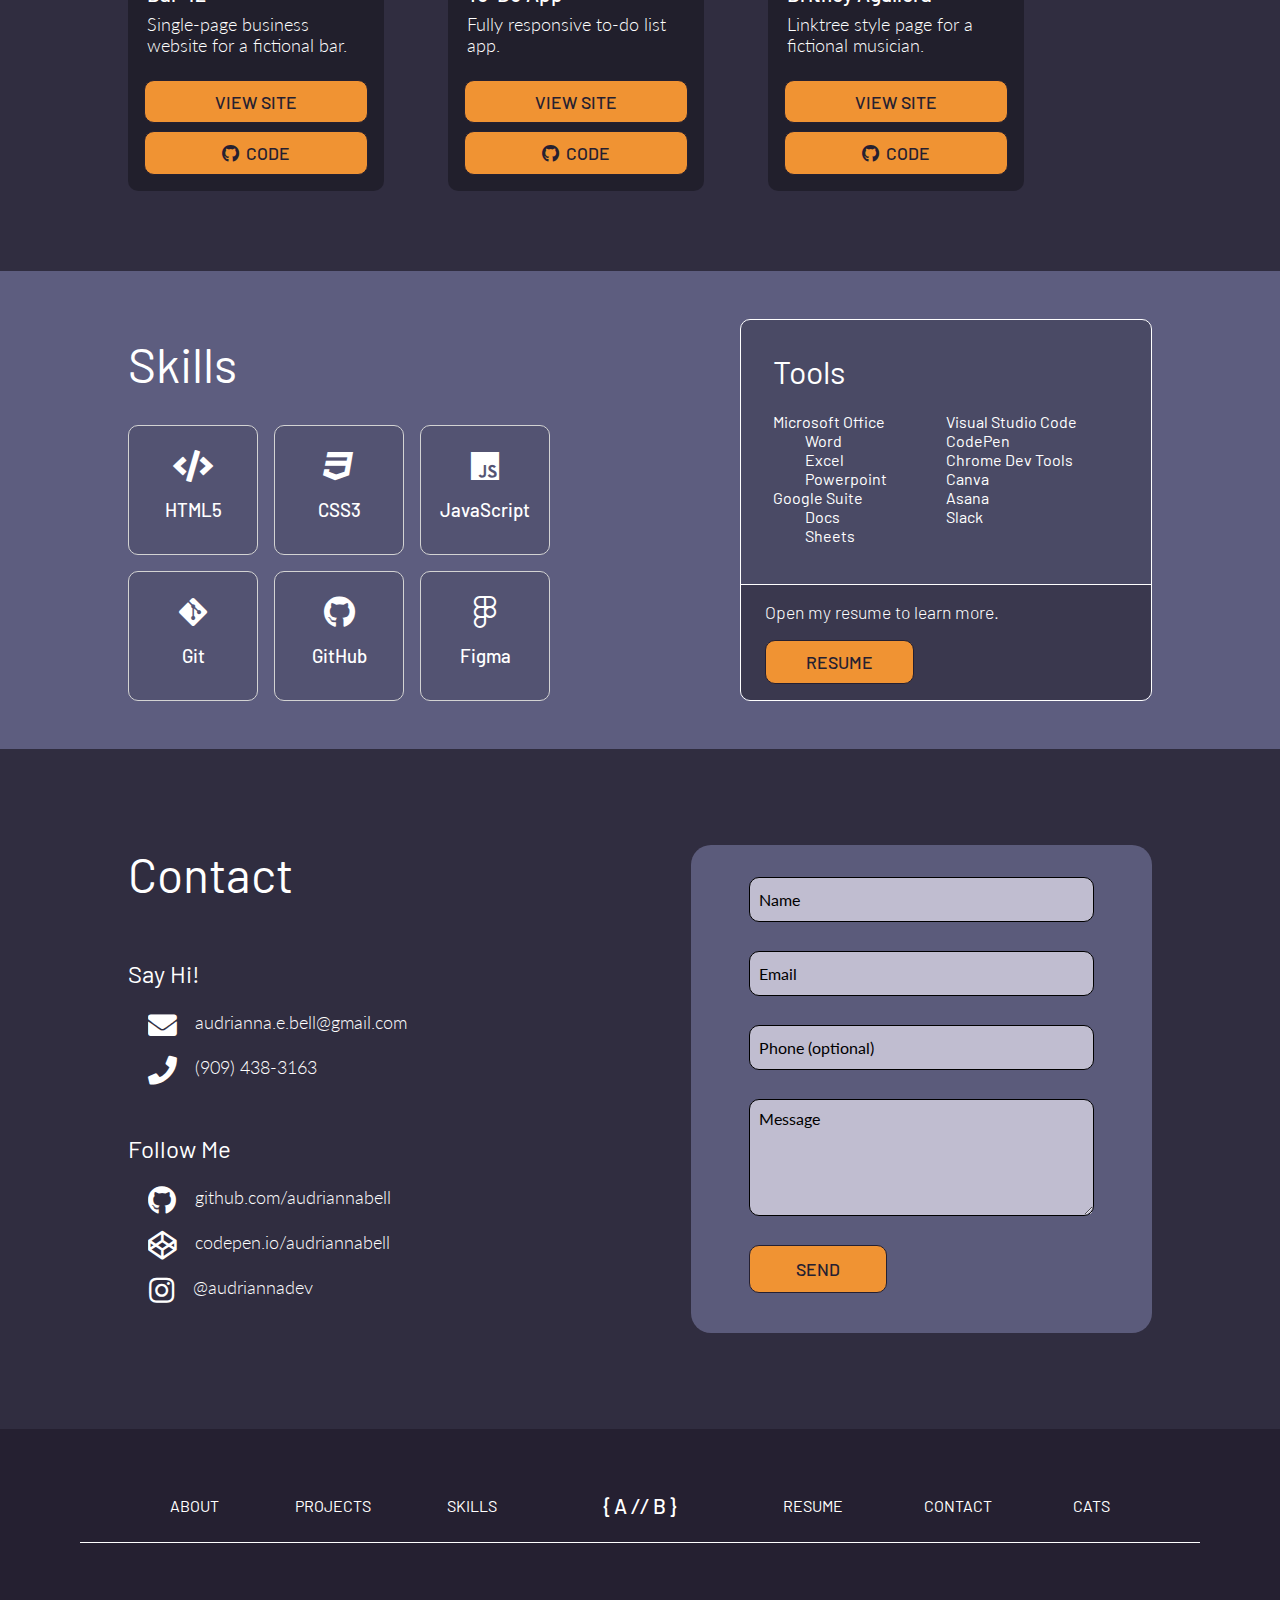
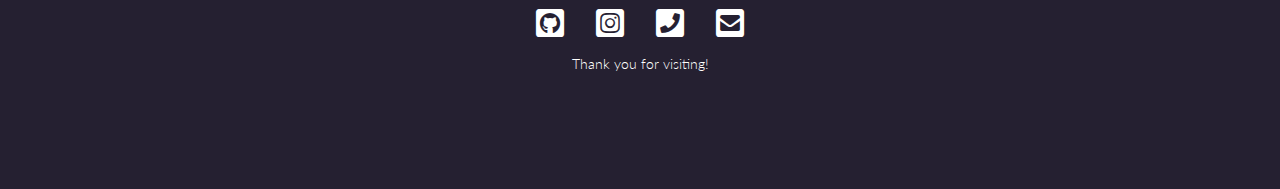
==== commit 0e86d81c: "Add files via upload" ====
--- a/index.html
+++ b/index.html
@@ -4,7 +4,7 @@
     <meta charset="UTF-8">
     <meta http-equiv="X-UA-Compatible" content="IE=edge">
     <meta name="viewport" content="width=device-width, initial-scale=1.0">
-    <title>Audrianna Bell - Front-End Developer</title>
+    <title>Audrianna Bell - Web Developer</title>
     <link rel="stylesheet" href="style.css">
     <link rel="stylesheet" href="https://use.fontawesome.com/releases/v5.15.4/css/all.css">
     <link rel="stylesheet" href="https://use.fontawesome.com/releases/v5.15.4/css/v4-shims.css">
@@ -38,31 +38,32 @@
             <div class="hero__content">
                 <div class="hero__text">
                     <h1>Audrianna Bell</h1>
-                    <h2>Front-End Developer</h2>
+                    <h2>Front-End Web Developer</h2>
                     <button class="projects__nav2" href="#projects__container">See My Work</button>
                 </div>
             </div>
         </div>
         <section id="about__container">
-        <div class="about__container">
-            <div class="about__content">
-                <div class="about__left">
-                    <div class="about__photo"></div>
-                    <div class="about__socials">
-                        <a href="https://github.com/audriannabell" target="_blank"><i class="fab fa-github-square fa-2x" alt="github"></i></a>
-                        <a href="https://www.linkedin.com/in/audrianna-bell/" target="_blank"><i class="fab fa-linkedin fa-2x" alt="linkedin"></i></a>
-                        <a href="https://www.instagram.com/audriannadev/" target="_blank"><i class="fab fa-instagram-square fa-2x" alt="instagram"></i></a>
-                        <a href="mailto:audrianna.e.bell@gmail.com"><i class="fas fa-envelope-square fa-2x" alt="email"></i></a>
-                    </div>
-                </div>
-                <div class="about__text">
-                    <h2>About Me</h2>
-                    <p>Hi, I'm Audrianna! I'm a Front-End Developer in Salem, OR with a serious passion for creating intuitive, accessible user experiences. I am driven, curious, and a quick study.
-                        <br><br>Let's talk about how I can help your team.</p>
-                    <button class="contact__nav2" href="#contact__container">Contact Me</button>
-                </div>
-            </div>
-        </div>
+            <div class="about__container">
+                <div class="about__content">
+                    <div class="about__left">
+                        <div class="about__photo"></div>
+                        <div class="about__socials">
+                            <a href="https://github.com/audriannabell" target="_blank"><i class="fab fa-github fa-2x" alt="github"></i></a>
+                            <a href="https://codepen.io/audriannabell" target="_blank"><i class="fab fa-codepen fa-2x" alt="codepen"></i></a>
+                            <a href="https://www.instagram.com/audriannadev/" target="_blank"><i class="fab fa-instagram fa-2x" alt="instagram"></i></a>
+                            <a href="mailto:audrianna.e.bell@gmail.com"><i class="fas fa-envelope fa-2x" alt="email"></i></a>
+                        </div>
+                    </div>
+                    <div class="about__text">
+                        <h2>About Me</h2>
+                        <p>Hi, I'm Audrianna! I'm a Front-End Developer in Salem, OR with a serious passion for creating intuitive, accessible user experiences. I am driven, curious, and a quick study.
+                            <br><br>Let's talk about how I can help your team.</p>
+                        <button class="contact__nav2" href="#contact__container">Contact Me</button>
+                    </div>
+                </div>
+            </div>
+        </section>
             <div class="projects__container" id="projects__container">
                 <h2>Projects</h2>
                 <div class="projects__content">
@@ -73,7 +74,7 @@
                             <p>Single-page business website for a fictional bar.</p>
                             <div class="project__buttons">
                                 <a href='bar42' target="_blank"><button>View Site</button></a>
-                                <a href='#' target="_blank"><button><i class="fab fa-github"></i>Code</button></a>
+                                <a href='https://github.com/audriannabell/Bar-42' target="_blank"><button><i class="fab fa-github"></i>Code</button></a>
                             </div>
                         </a>
                     </div>
@@ -84,7 +85,7 @@
                             <p>Fully responsive to-do list app.</p>
                             <div class="project__buttons">
                                 <a href='todo' target="_blank"><button>View Site</button></a>
-                                <a href='#' target="_blank"><button><i class="fab fa-github"></i>Code</button></a>
+                                <a href='https://github.com/audriannabell/To-Do-App' target="_blank"><button><i class="fab fa-github"></i>Code</button></a>
                             </div>
                         </a>
                     </div>
@@ -95,7 +96,7 @@
                             <p>Linktree style page for a fictional musician.</p>
                             <div class="project__buttons">
                                 <a href='linktree' target="_blank"><button>View Site</button></a>
-                                <a href='#' target="_blank"><button><i class="fab fa-github"></i>Code</button></a>
+                                <a href='https://github.com/audriannabell/Linktree-Project' target="_blank"><button><i class="fab fa-github"></i>Code</button></a>
                             </div>
                         </a>
                     </div>
@@ -205,20 +206,24 @@
     </main>
     <footer>
         <nav>
-            <li><a class="about__nav" href="#about__container">about</a></li>
-            <li><a class="projects__nav " href="#projects__container">projects</a></li>
-            <li><a class="skills__nav" href="#skills__container">skills</a></li>
+            <div class="footer__nav">
+                <a class="about__nav2" href="#about__container"><li>about</li></a>
+                <a class="projects__nav3 " href="#projects__container"><li>projects</li></a>
+                <a class="skills__nav2" href="#skills__container"><li>skills</li></a>
+            </div>
             <div class="initials">
-                <h3><span>{</span> A<i> // </i>B <span>}</span></h3></a>
-            </div>
-            <li><a class="resume__nav" href="#skills__container">resume</a></li>
-            <li><a class="contact__nav" href="#contact__container">contact</a></li>
-            <li><a class="cats" href="#">cats</a></li>
+                <a class="home__nav2" href="#hero__container"><h3><span>{</span> A<i> // </i>B <span>}</span></h3></a>
+            </div>
+            <div class="footer__nav">
+                <a class="resume__nav2" href="#skills__container"><li>resume</li></a>
+                <a class="contact__nav3" href="#contact__container"><li>contact</li></a>
+                <a class="cats" href="cats"><li>cats</li></a>
+            </div>
         </nav>
         <div class="socials">
             <a href="https://github.com/audriannabell" target="_blank"><i class="fab fa-github-square fa-2x" alt="github"></i></a>
-            <a href="https://www.linkedin.com/in/audrianna-bell/" target="_blank"><i class="fab fa-linkedin fa-2x" alt="linkedin"></i></a>
             <a href="https://www.instagram.com/audriannadev/" target="_blank"><i class="fab fa-instagram-square fa-2x" alt="instagram"></i></a>
+            <a href="tel:909-438-3163" target="_blank"><i class="fas fa-phone-square fa-2x"></i></a>
             <a href="mailto:audrianna.e.bell@gmail.com"><i class="fas fa-envelope-square fa-2x" alt="email"></i></a>
         </div>
         <div class="footer__note">
--- a/style.css
+++ b/style.css
@@ -1,8 +1,19 @@
+:root {
+    --dark: rgb(37,32,49);
+    --dark2: rgb(48,45,64);
+    --med: rgb(93,93,127);
+    --light: rgb(192,189,208);
+    --lightest: rgb(242, 239, 255);
+    --orange: rgb(240, 147, 51);
+    --orange2: rgb(210,117,21);
+}
 
 a {
     text-decoration: none;
     color: inherit;
 }
+
+
 
 html, 
 body {
@@ -24,11 +35,19 @@
     font-size: 1.1em;
     font-family: 'Barlow', sans-serif;
     font-weight: 500;
-    background-color: #dc851f;
-    border-radius: 10px;
-    color: rgb(37,39,49);
-    border: 1px solid rgb(37,39,49);
+    background-color: var(--orange);
+    border-radius: 10px;
+    color: var(--dark);
+    border: 1px solid var(--dark);
     padding: .6rem 1rem;
+    transition: all .2s ease-in;
+}
+
+button:hover,
+#submit:hover {
+    background-color: var(--orange2);
+    font-weight: 600;
+    border-radius: 30px;
 }
 
 h1 {
@@ -56,6 +75,18 @@
     font-size: 1.1em;
     font-weight: 300;
 }
+
+i.fas,
+i.fab {
+    transition: all .2s ease-in;
+}
+
+i.fas:hover,
+i.fab:hover {
+    transform: scale(1.2);
+    box-shadow: rgb(0,0,0) 0px 20px 30px -10px;
+}
+
 
 img {
     object-fit: cover;
@@ -72,20 +103,28 @@
     padding: .6rem;
     margin-bottom: .5rem;
     border-radius: 10px;
-    background-color: rgb(192,195,208);
+    background-color: var(--light);
     
+}
+
+input:focus,
+textarea:focus {
+    outline: none;
+    background-color: var(--lightest);
+    border: 2px solid black;
 }
 
 ::placeholder { /* Chrome, Firefox, Opera, Safari 10.1+ */
     color: black;
     opacity: 1; /* Firefox */
-  }
+}
   
-  :-ms-input-placeholder { /* Internet Explorer 10-11 */
+:-ms-input-placeholder { /* Internet Explorer 10-11 */
     color: black;
-  }
+
+}
   
-  ::-ms-input-placeholder { /* Microsoft Edge */
+::-ms-input-placeholder { /* Microsoft Edge */
     color: black;
 }
 
@@ -100,7 +139,7 @@
     letter-spacing: 1px;
     font-size: 1.2em;
     z-index: 9999;
-    background-color: rgb(37,39,49);
+    background-color: var(--dark);
     color: white;
     box-shadow: rgba(0, 0, 0, 0.65) 0 0 .2rem, rgba(0, 0, 0, 0.35) 0 0 .3rem inset;
 }
@@ -122,38 +161,48 @@
     gap: 1.3rem;
 }
 
-form input,
-form textarea {
+form :is(input, textarea) {
     border: 1px solid black;
-}
-
-form input:focus, 
-form textarea:focus {
-    outline: 2px solid green;
 }
 
 footer {
     min-height: 40vh;
-    background-color: rgb(37,39,49);
+    background-color: var(--dark);
     color: white;
 }
 
 footer nav {
     display: flex;
-    justify-content: space-around;
+    justify-content: space-evenly;
     padding: 4rem 1rem 1.5rem 1rem;
     margin: 0 5rem;
     border-bottom: 1px solid white;
 }
 
+.footer__nav {
+    display: flex;
+    justify-content: space-between;
+    align-items: center;
+    width: 30%;
+}
+
+.footer__nav a {
+    transition: all .2s ease-in-out;
+}
+
+.footer__nav a:hover {
+    letter-spacing: 2px;
+    padding: .5vh .7vh;
+    margin: -.5vh -.7vh;
+    border-bottom: 1px solid white;
+    border-top: 1px solid white;
+}
+
 footer nav .initials h3{
-    padding: 0 10rem;
-    margin: 0;
-}
-
-footer .ifab, 
-footer .ifas {
-    color: white;
+    padding: 0 2rem;
+    margin: 0;
+    font-size: 1.3em;
+    transition: all .2s ease-out;
 }
 
 footer li {
@@ -183,10 +232,12 @@
     font-size: 1.6em;
     padding-left: 10%;
     width: 10rem;
-}
-
-.initials h1:hover {
-    letter-spacing: .1px;
+    transition: all .2s ease-in;
+}
+
+.initials h1:hover,
+footer nav .initials h3:hover {
+    letter-spacing: 2px;
 }
 
 .initials h1 span {
@@ -215,6 +266,16 @@
     padding: .3rem .5rem;
 }
 
+.nav-links a {
+    transition: all .2s ease-in-out;
+}
+
+.nav-links a:hover {
+    letter-spacing: 2px;
+    padding: .5vh .7vh;
+    border-bottom: 1px solid white;
+    border-top: 1px solid white;
+}
 
 .burger {
     display: none;
@@ -232,7 +293,7 @@
 .hero__container {
     height: 100vh;
     top: 0;
-    background: linear-gradient(140deg, rgb(37,39,49),rgb(103,109,137), rgb(192,195,208));
+    background: linear-gradient(140deg, var(--dark),var(--med), var(--light));
     color: white;
     background-size: cover;
 }
@@ -248,13 +309,13 @@
 
 .hero__text {
     display: flex;
-    margin: 0 8%;
+    margin: 0 10%;
     height: 80vh;
-    padding-left: 10rem;
     flex-direction: column;
     justify-content: center;
     align-items: flex-start;
     border-radius: 10px;
+    transform: translateY(8vh);
 }
 
 .hero__text h1 {
@@ -268,15 +329,27 @@
 .hero__text h2 {
     letter-spacing: .1em;
     font-weight: 300;
+    font-size: 2.2em;
     padding: 0;
     margin: 0;
+    margin-top: .3rem;
 }
 
 .hero__text button{
-    margin-top: 4rem;
-    background-color: rgba(37,39,49, .6);
+    margin-top: 3rem;
+    background-color: rgba(37,32,49, .4);
+    padding: .5rem 2rem;
+    font-size: 1.3em;
     color: white;
     border: 1px solid white;
+    border-radius: 0;
+    transition: all .2s ease-in-out;
+
+}
+
+.hero__text button:hover {
+    border-radius: 30px;
+    border: 2px solid white;
 }
 
 
@@ -286,7 +359,7 @@
     align-items: center;
     padding: 4rem 10%;
     min-height: 35vh;
-    background-color: rgb(103,109,137);
+    background-color: var(--med);
     color: white;
 }
 
@@ -309,7 +382,7 @@
     padding: 1rem 10%;
     margin-top: 2rem;
     border: 1px solid white;
-    background-color: rgba(37,39,49, .3);
+    background-color: rgba(37,32,49, .3);
     border-radius: 10px;
 }
 
@@ -342,7 +415,7 @@
 .projects__container {  
     padding-bottom: 5rem;
     min-height: 30vh;
-    background-color: rgb(48,51,64);
+    background-color: var(--dark2);
     color: white;
 }
 
@@ -383,8 +456,7 @@
     font-size: 1.3em;
 }
 
-.projects__content h3,
-.projects__content p {
+.projects__content :is(h3, p) {
     align-self: flex-start;
     padding-left: .2rem;
     cursor: default;
@@ -413,7 +485,7 @@
 
 .skills__container {
     color: white;
-    background-color: rgb(103,109,137);
+    background-color: var(--med);
 }
 
 .skills__content {
@@ -498,7 +570,7 @@
 }
 
 .resume__container {
-    background-color: rgba(48,51,64,.6);
+    background-color: rgba(48,45,64,.6);
     font-size: 1em;
     border-top: 1px solid white;
     padding: 1rem 1.5rem;
@@ -512,12 +584,15 @@
     padding-bottom: 1em;
 }
 
+.resume__container button {
+    padding: .6rem 2.5rem;
+}
 img {
     aspect-ratio: 1 / 1;
     max-width: 15rem;
 }
 .contact__container {
-    background-color: rgb(48,51,64);
+    background-color: var(--dark2);
 }
 
 .contact__content {
@@ -551,14 +626,24 @@
     align-items: flex-end;
 }
 
-.contact__text i {
-    transform: scale(1.6);
+.contact__text :is(i.fab, i.fas) {
+    transform: scale(1.8);
     padding-left: 1.2rem;
-}
-
-.contact__text a:hover, 
-.contact__text i:hover {
-    color: grey;
+    box-shadow: none;
+}
+
+.contact__text a {
+    transition: all .2s ease-in;
+}
+
+.contact__text :is(a, i):hover {
+    color: rgb(190,190,190);
+    transform: scale(1.1);
+}
+
+.contact__text :is(i.fas, i.fab):hover {
+    transform: scale(1.8);
+    box-shadow: none;
 }
 
 .form__container {
@@ -570,7 +655,7 @@
     padding: 2rem 0;
     width: 45%;
     border-radius: 20px;
-    background-color: rgba(103,109,137, .8);
+    background-color: rgba(103,103,137, .8);
 }
 
 #message {
@@ -579,7 +664,8 @@
 
 #submit {
     height: 3rem;
-    width: 30%;
+    width: 40%;
+    text-align: center;
 }
 
 @media (max-width: 500px) {
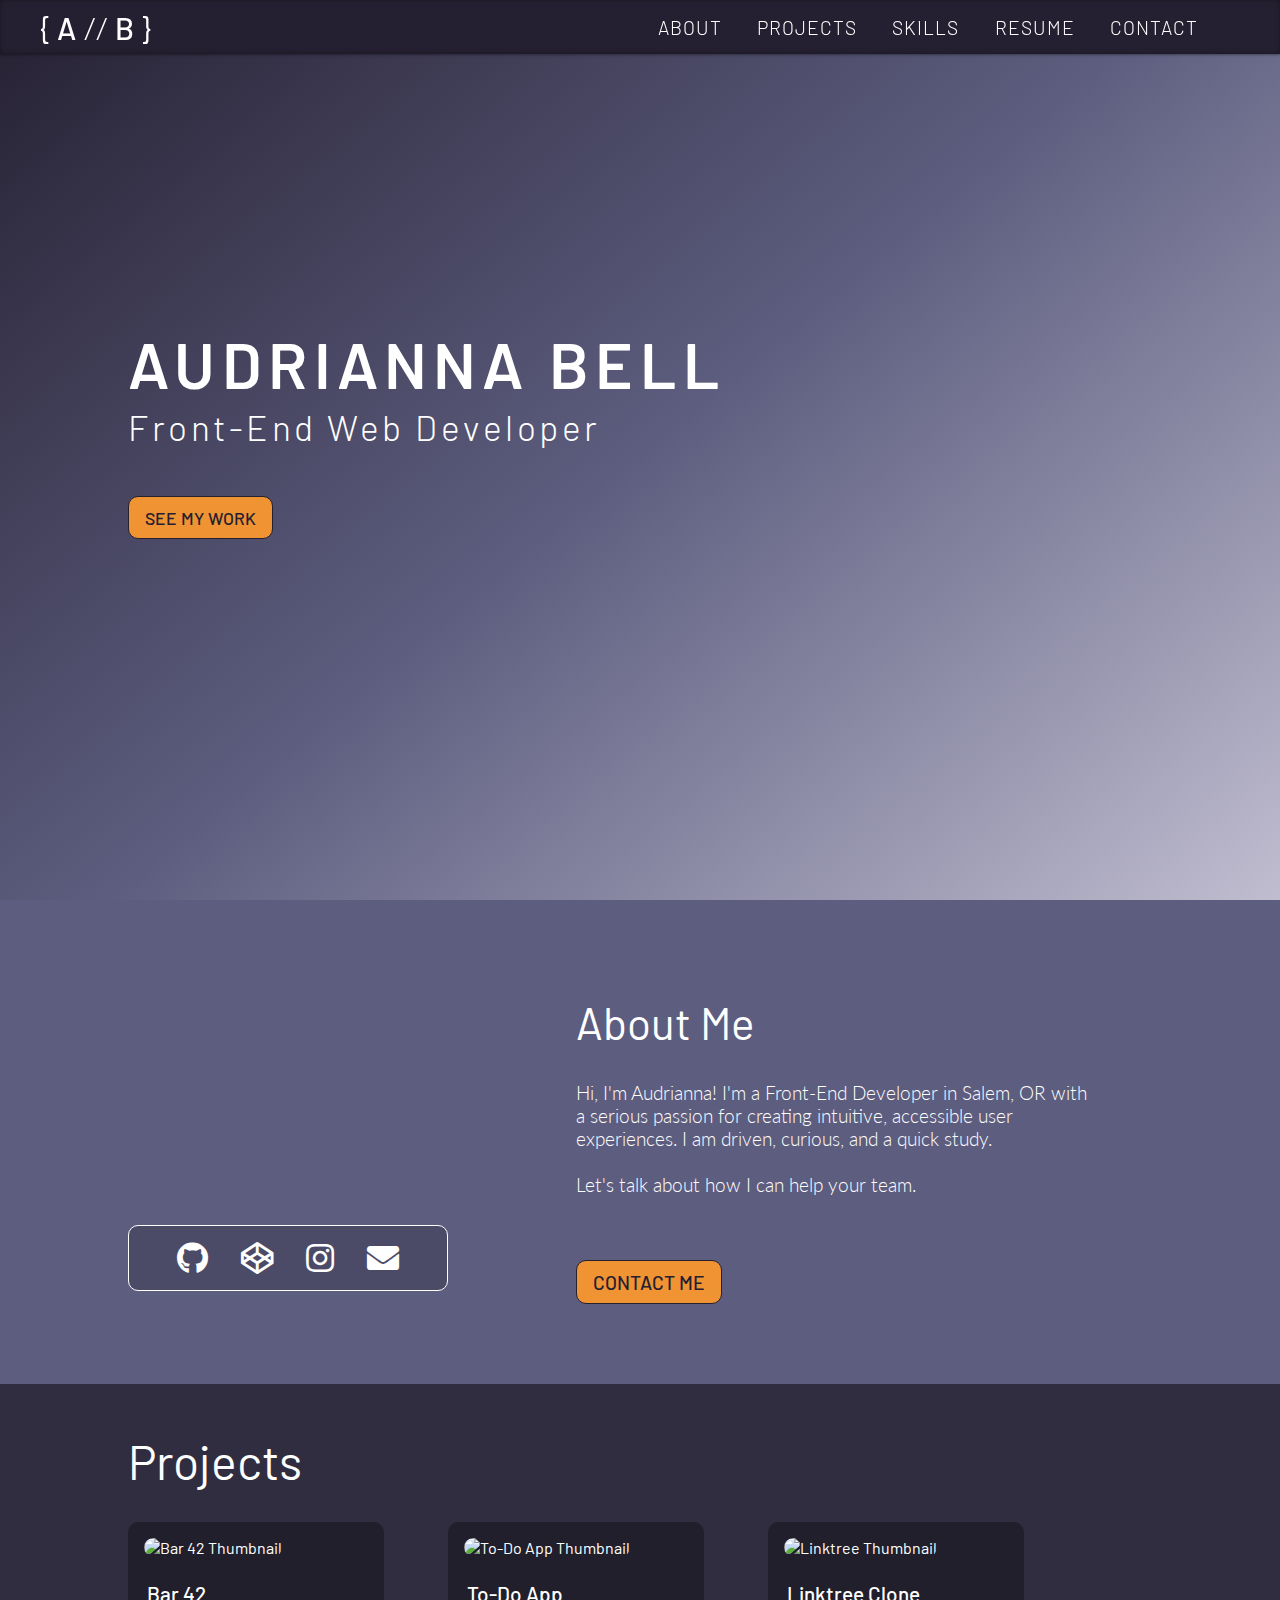
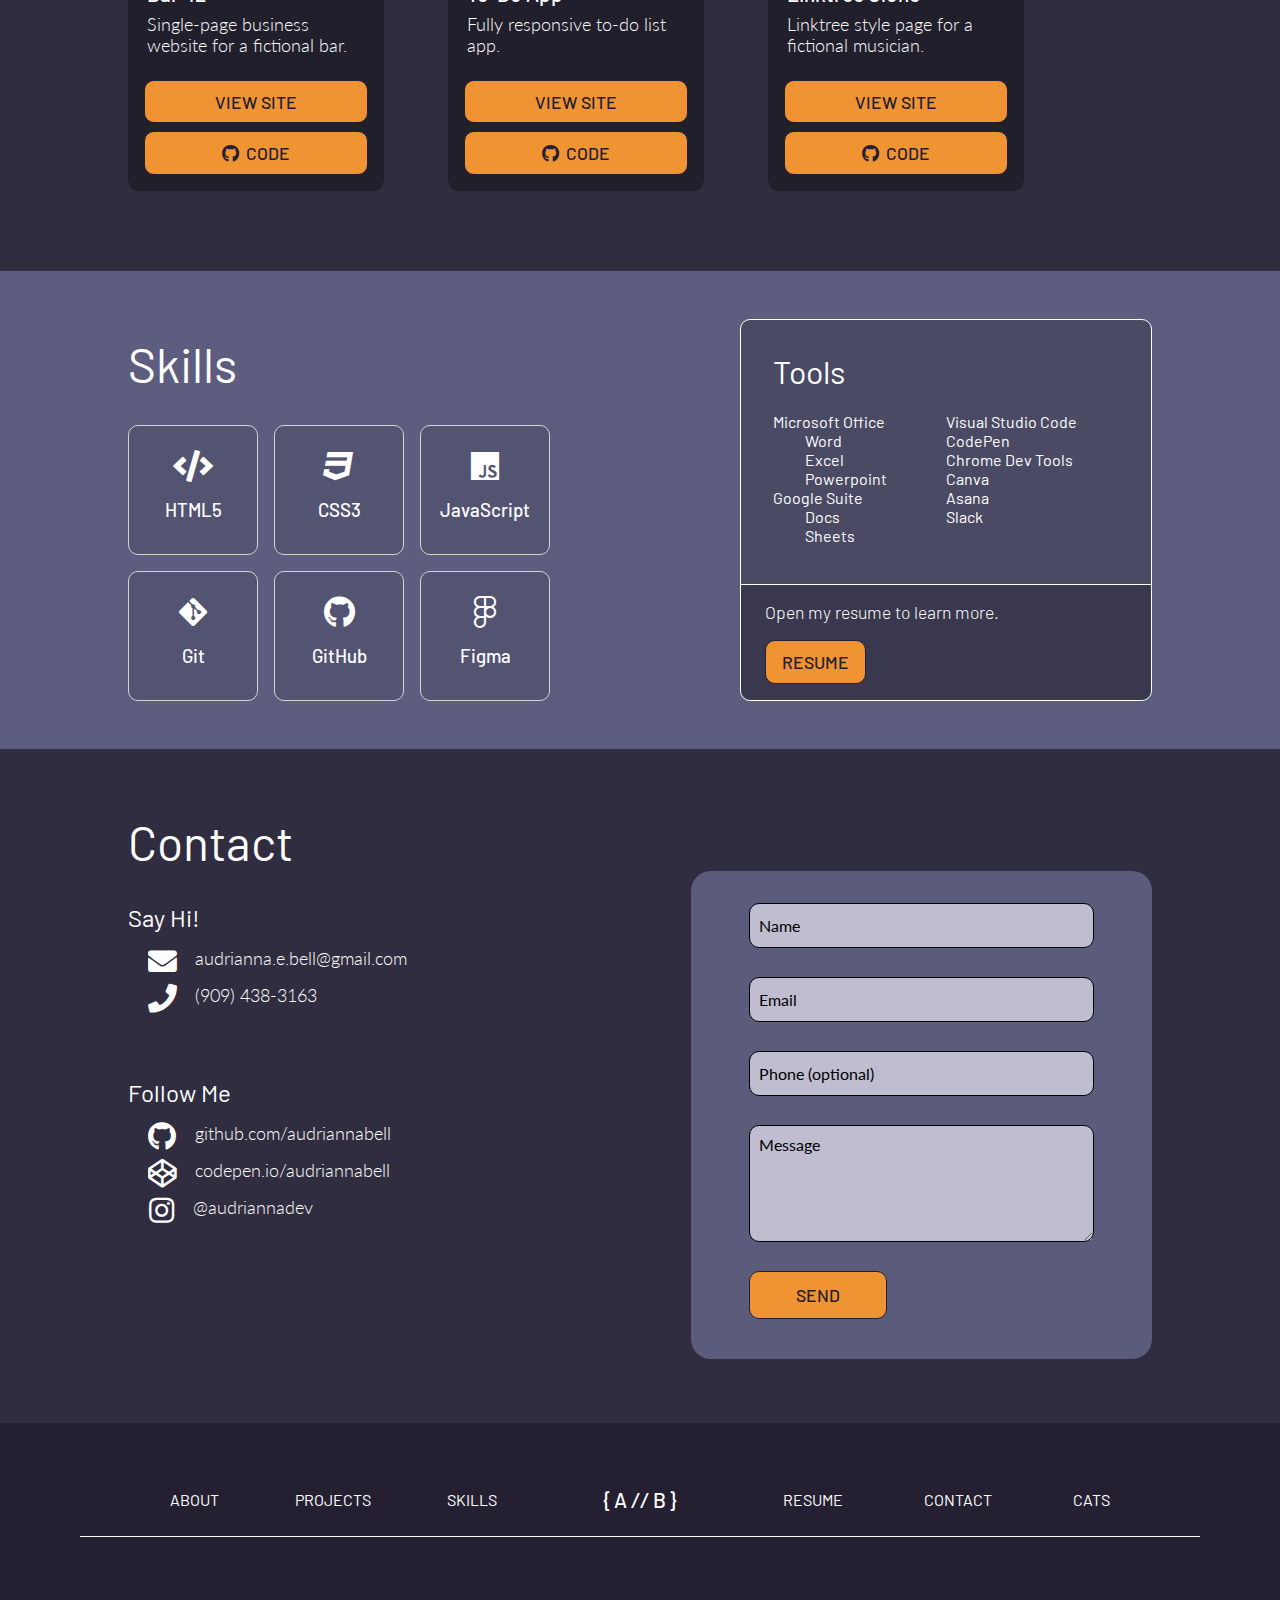
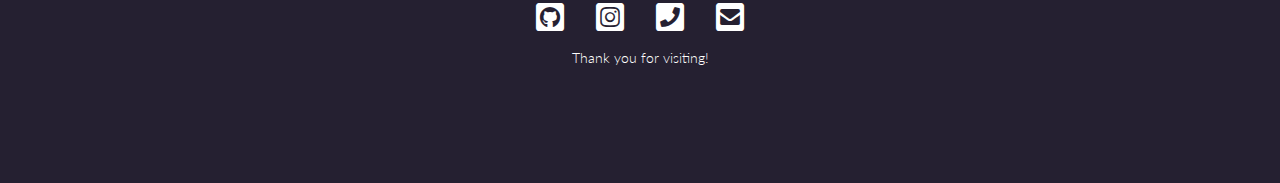
==== commit 9b2d609a: "Add files via upload" ====
--- a/index.html
+++ b/index.html
@@ -22,7 +22,7 @@
             <li><a class="about__nav" href="#about__container">about</a></li>
             <li><a class="projects__nav " href="#projects__container">projects</a></li>
             <li><a class="skills__nav" href="#skills__container">skills</a></li>
-            <li><a class="resume__nav" href="#skills__container">resume</a></li>
+            <li><a href="Audrianna Bell - Web Developer - Resume.pdf" target="_blank">resume</a></li>
             <li><a class="contact__nav" href="#contact__container">contact</a></li>
 
         </ul>
@@ -80,7 +80,7 @@
                     </div>
                     <div class="project__2">
                         <a href='todo' target="_blank">
-                            <img src="ToDo-Project.png" alt="Bar 42 Thumbnail">
+                            <img src="ToDo-Project.png" alt="To-Do App Thumbnail">
                             <h3>To-Do App</h3>
                             <p>Fully responsive to-do list app.</p>
                             <div class="project__buttons">
@@ -91,8 +91,8 @@
                     </div>
                     <div class="project__3">
                         <a href='linktree' target="_blank">
-                            <img src="Linktree-project.png" alt="Britney Aguilera Thumbnail">
-                            <h3>Britney Aguilera</h3>
+                            <img src="Linktree-project.png" alt="Linktree Thumbnail">
+                            <h3>Linktree Clone</h3>
                             <p>Linktree style page for a fictional musician.</p>
                             <div class="project__buttons">
                                 <a href='linktree' target="_blank"><button>View Site</button></a>
@@ -160,45 +160,51 @@
                         </div>
                         <div class="resume__container">
                             <h4>Open my resume to learn more.</h4>
-                            <button class="resume__button" href="#">Resume</button>
+                            <button class="resume__button"><a href="Audrianna Bell - Web Developer - Resume.pdf" target="_blank">Resume</a></button>
                         </div>
                     </div>
                 </div>
             </div>
         <div class="contact__container" id="contact__container">
+            <h2>Contact</h2>
             <div class="contact__content">
-                <div class="contact__text">
-                    <h2>Contact</h2>
-                    <h3>Say Hi!</h3>
-                    <a href="mailto:audrianna.e.bell@gmail.com">
-                        <i class="fas fa-envelope fa-xl" alt="email"></i>
-                        <p>audrianna.e.bell@gmail.com</p>
-                    </a>
-                    <a href="tel:909-438-3163">
-                        <i class="fas fa-phone fa-xl" alt="github"></i>
-                        <p>(909) 438-3163</p>
-                    </a>
+                <div class="contact__text">                    
+                    <div class="contact__split-left">
+                        <h3>Say Hi!</h3>
+                        <a href="mailto:audrianna.e.bell@gmail.com">
+                            <i class="fas fa-envelope fa-xl" alt="email"></i>
+                            <p>audrianna.e.bell@gmail.com</p>
+                        </a>
+                        <a href="tel:909-438-3163">
+                            <i class="fas fa-phone fa-xl" alt="github"></i>
+                            <p>(909) 438-3163</p>
+                        </a>
+                    </div>
+                    <div class="contact__split-right">
                     <h3>Follow Me</h3>
-                    <a href="https://github.com/audriannabell" target="_blank">
-                        <i class="fab fa-github fa-xl" alt="github"></i>
-                        <p>github.com/audriannabell</p>
-                    </a>
-                    <a href="https://codepen.io/audriannabell" target="_blank">
-                        <i class="fab fa-codepen fa-xl" alt="codepen"></i>
-                        <p>codepen.io/audriannabell</p>
-                    </a>
-                    <a href="https://www.instagram.com/audriannadev/" target="_blank">
-                        <i class="fab fa-instagram fa-xl" alt="instagram"></i>
-                        <p>@audriannadev</p>
-                    </a>
+                        <a href="https://github.com/audriannabell" target="_blank">
+                            <i class="fab fa-github fa-xl" alt="github"></i>
+                            <p>github.com/audriannabell</p>
+                        </a>
+                        <span>
+                                <a href="https://codepen.io/audriannabell" target="_blank">
+                                    <i class="fab fa-codepen fa-xl" alt="codepen"></i>
+                                    <p>codepen.io/audriannabell</p>
+                                </a>
+                        </span>
+                        <a href="https://www.instagram.com/audriannadev/" target="_blank">
+                            <i class="fab fa-instagram fa-xl" alt="instagram"></i>
+                            <p>@audriannadev</p>
+                        </a>
+                    </div>
                 </div>
                 <div class="form__container">
                     <form action="https://formsubmit.co/audrianna.e.bell@gmail.com" method="POST">
-                        <input type="text" id="name" name="name" alt="name" placeholder="Name" autocomplete="name" required>
-                        <input type="text" id="email" name="email" alt="email" placeholder="Email" autocomplete="email" required>
-                        <input type="text" id="phone" name="phone" alt="phone" placeholder="Phone (optional)" autocomplete="tel">
-                        <textarea id="message" name="message" alt="message" placeholder="Message" required></textarea>
-                        <input type="submit" id="submit" value="Send" accesskey="s"></submit>
+                        <input type="text" id="name" name="name" alt="name" placeholder="Name" autocomplete="name" required aria-label="Name">
+                        <input type="text" id="email" name="email" alt="email" placeholder="Email" autocomplete="email" required aria-label="Email">
+                        <input type="text" id="phone" name="phone" alt="phone" placeholder="Phone (optional)" autocomplete="tel" aria-label="Phone number">
+                        <textarea id="message" name="message" alt="message" placeholder="Message" required aria-label="Message"></textarea>
+                        <input type="submit" id="submit" value="Send" accesskey="s" aria-label="Send"></submit>
                     </form>
                 </div>
             </div>
@@ -215,7 +221,7 @@
                 <a class="home__nav2" href="#hero__container"><h3><span>{</span> A<i> // </i>B <span>}</span></h3></a>
             </div>
             <div class="footer__nav">
-                <a class="resume__nav2" href="#skills__container"><li>resume</li></a>
+                <a href="Audrianna Bell - Web Developer - Resume.pdf" target="_blank"><li>resume</li></a>
                 <a class="contact__nav3" href="#contact__container"><li>contact</li></a>
                 <a class="cats" href="cats"><li>cats</li></a>
             </div>
@@ -228,6 +234,7 @@
         </div>
         <div class="footer__note">
             <p>Thank you for visiting!</p>
+            <span id="siteseal"><script async type="text/javascript" src="https://seal.godaddy.com/getSeal?sealID=qLRO6ft10gIGv50M1YQIZJLXzzblpjFjxIIt2EW9iwTL6JZiciq1oot5Ass2"></script></span>
         </div>
     </footer>
 </body>
--- a/style.css
+++ b/style.css
@@ -15,8 +15,7 @@
 
 
 
-html, 
-body {
+:is(html, body) {
     max-width: 100vw;
     overflow-x: hidden;
 }
@@ -29,8 +28,7 @@
     top: 0;
 }
 
-button,
-#submit {
+:is(button, #submit) {
     text-transform: uppercase;
     font-size: 1.1em;
     font-family: 'Barlow', sans-serif;
@@ -43,15 +41,17 @@
     transition: all .2s ease-in;
 }
 
-button:hover,
-#submit:hover {
+:is(button, #submit):hover {
     background-color: var(--orange2);
     font-weight: 600;
     border-radius: 30px;
 }
 
+:is(h1, h2, h3, p) {
+    margin: 0;
+}
+
 h1 {
-    margin: 0;
     font-size: 3.5em;
     text-transform: uppercase;
     text-align: center;
@@ -62,11 +62,9 @@
     font-weight: 400;
     font-size: 3em;
     text-align: start;
-    margin: 0;
 }
 
 h3 {
-    margin: 0;
     padding: 1rem 0 .5rem 0;
     font-weight: 500;
 }
@@ -76,13 +74,11 @@
     font-weight: 300;
 }
 
-i.fas,
-i.fab {
+:is(i.fas, i.fab) {
     transition: all .2s ease-in;
 }
 
-i.fas:hover,
-i.fab:hover {
+:is(i.fas, i.fab):hover {
     transform: scale(1.2);
     box-shadow: rgb(0,0,0) 0px 20px 30px -10px;
 }
@@ -96,8 +92,7 @@
     height: 1.5rem;
 }
 
-input, 
-textarea {
+:is(input, textarea) {
     font-family: 'Lato', sans-serif;
     font-size: 1em;
     padding: .6rem;
@@ -107,8 +102,7 @@
     
 }
 
-input:focus,
-textarea:focus {
+:is(input, textarea):focus {
     outline: none;
     background-color: var(--lightest);
     border: 2px solid black;
@@ -146,7 +140,6 @@
 
 
 p {
-    margin: 0;
     padding: 0;
     font-size: 1.1em;
     font-family: 'Lato', sans-serif;
@@ -200,7 +193,6 @@
 
 footer nav .initials h3{
     padding: 0 2rem;
-    margin: 0;
     font-size: 1.3em;
     transition: all .2s ease-out;
 }
@@ -221,6 +213,10 @@
     font-size: .8em;
     padding-bottom: 4rem;
     text-align: center;
+}
+
+.footer__note p {
+    margin-bottom: 1rem;
 }
 
 ul,
@@ -235,8 +231,7 @@
     transition: all .2s ease-in;
 }
 
-.initials h1:hover,
-footer nav .initials h3:hover {
+:is(.initials h1, footer h3):hover {
     letter-spacing: 2px;
 }
 
@@ -247,6 +242,7 @@
 .initials h1 i {
     font-weight: 300;
 }
+
 
 .nav-links {
     display: flex;
@@ -255,7 +251,7 @@
     width: 45%;
     margin-right: 5%;
     height: 100%;
-    margin: 0 5%
+    margin: 0 5%;
 }
 
 .nav-links li {
@@ -289,6 +285,7 @@
     margin: 5px 0;
     transition: all 0.3s ease;
 }
+
 
 .hero__container {
     height: 100vh;
@@ -323,7 +320,6 @@
     font-size: 4em;
     letter-spacing: .1em;
     padding: 0;
-    margin: 0;
 }
 
 .hero__text h2 {
@@ -331,7 +327,6 @@
     font-weight: 300;
     font-size: 2.2em;
     padding: 0;
-    margin: 0;
     margin-top: .3rem;
 }
 
@@ -503,7 +498,6 @@
     text-align: start;
     margin-bottom: 2rem;
     width: 70%;
-    margin-top: 0;
     padding-top: 1rem;
 }
 
@@ -593,18 +587,18 @@
 }
 .contact__container {
     background-color: var(--dark2);
+    color: white;
+    padding: 4rem 10%;
 }
 
 .contact__content {
-    display: flex;
-    padding: 6rem 10%;
     color: white;
-}
-
-.contact__text h3 {
+    display: flex;
+}
+
+.contact__container h3 {
     font-size: 1.5em;
     padding: 0;
-    margin: 0;
     font-weight: 400;
     margin-top: 2rem;
 }
@@ -623,6 +617,7 @@
     font-weight: 400;
     display: flex;
     gap: 2rem;
+    margin: 1rem 0;
     align-items: flex-end;
 }
 
@@ -668,9 +663,82 @@
     text-align: center;
 }
 
-@media (max-width: 500px) {
+@media (max-width: 470px) {
+    .skills__icons {
+        transform: scale(.9);
+        transform: translateX(-1.5rem);
+    }
+
+    .form__container {
+        margin: 0 -1rem;
+        width: 75vw;
+    }
+}
+
+@media (max-width: 565px) {
+
+    .about__container {
+        padding: 2rem 10%;
+    }
+
     .about__text a {
         min-width: 8rem;
+    }
+
+    .about__photo {
+        display: none;
+    }
+
+    .hero__text h1 {
+        font-size: 2.2em;
+        text-align: left;
+    }
+
+    .hero__text h2 {
+        font-size: 1.5em;
+    }
+
+    .skills__right h2{
+        text-align: center;
+        margin-bottom: 1rem;
+    }
+
+    .tools  {
+        display: block;
+    }
+
+    .col-1 {
+        display: none;
+    }
+
+    .col-2 {
+        margin: 0 auto;
+        margin-bottom: 1rem;
+        text-align: center;
+        display: flex;
+        flex-direction: column;
+        font-size: 1.2em;
+        gap: .5rem;
+    }
+
+    .contact__text {
+        max-width: 70vw; 
+        display: block;
+    }
+
+    .contact__split-right,
+    .contact__split-left {
+        justify-content: center;
+    }
+}
+
+@media (min-width: 565px) and (max-width: 1000) {
+    .hero__text h1 {
+        font-size: 3em;
+    }
+
+    .hero__text h2 {
+        font-size: 2em;
     }
 }
 
@@ -684,8 +752,7 @@
     .nav-links {
         position: absolute;
         right: 0;
-        height: 60vh;
-        padding: 1em 0;
+        height: 50vh;
         top: 8vh;
         margin: 0;
         display: flex;
@@ -693,7 +760,7 @@
         align-items: center;
         transform: translatex(100%);
         transition: transform 0.5s ease-in;
-
+        background-color: var(--med);
     }
 
     .nav-links li{
@@ -735,8 +802,134 @@
     .toggle .line3 {
         transform: rotate(45deg) translate(-5px, -6px);
     }
-}
-
+
+
+
+    .skills__content {
+        flex-direction: column;
+        gap: 4rem;
+    }
+
+    .skills__left h2 {
+        text-align: center;
+        margin: -2rem auto 2rem auto;
+    }
+
+    .skills__left {
+        width: 60vw;
+        margin: 0 auto;
+    }
+
+    .skills__icons {
+        row-gap: 2rem;
+        column-gap: 1rem;
+        grid-template-columns: 1fr 1fr;
+    }
+
+    .html, 
+    .css,
+    .javascript,
+    .git,
+    .github,
+    .figma {
+        margin: 0 auto;
+    }
+
+    .skills__right {
+        margin: 0 auto;
+        width: 60vw;
+    }
+
+    nav {
+        margin: 0;
+        padding: 0;
+    }
+
+    footer nav {
+        flex-direction: column;
+        gap: 2rem;
+        justify-content: center;
+        align-items: center;
+    }
+
+    .footer__nav {
+        gap: 3rem;
+        width: 100%;
+        justify-content: center;
+    }
+
+    .footer__nav a {
+        width: 8rem;
+        text-align: center;
+    }
+}
+
+@media (max-width: 1000px) {
+
+    .about__content {
+        flex-direction: column-reverse;
+        gap: 1rem;
+    }
+
+    .about__text {
+        margin: 0 10%;
+    }
+
+    .about__photo,
+    .about__socials {
+        transform: scale(.8);
+    }
+
+    .projects__container h2 {
+        text-align: center;
+    }
+
+    .projects__content {
+        flex-direction: column;
+        justify-content: center;
+        align-items: center;
+    }
+
+    .skills__icons {
+        width: 100%;
+        margin: 0 auto;
+        justify-content: space-between;
+    }
+
+}
+
+@media (max-width: 1200px) {
+
+    .contact__text {
+        flex-direction: row;
+        width: 80vw;
+        align-items: flex-start;
+        justify-content: space-around;
+        margin-bottom: 3rem;
+    }
+
+    .contact__container h2 {
+        text-align: center;
+    }
+
+    .contact__content {
+        flex-direction: column;
+        justify-content: center;
+        align-items: center;
+    }
+
+    :is(.contact__split-right, .contact__split-left) h3 {
+        text-align: center;
+    }
+
+    .contact__split-right span {
+        display: none;
+    }
+
+    .form__container {
+        width: 80%;
+    }
+}
 /*large screens*/
 
 @media (min-height: 900px) {
